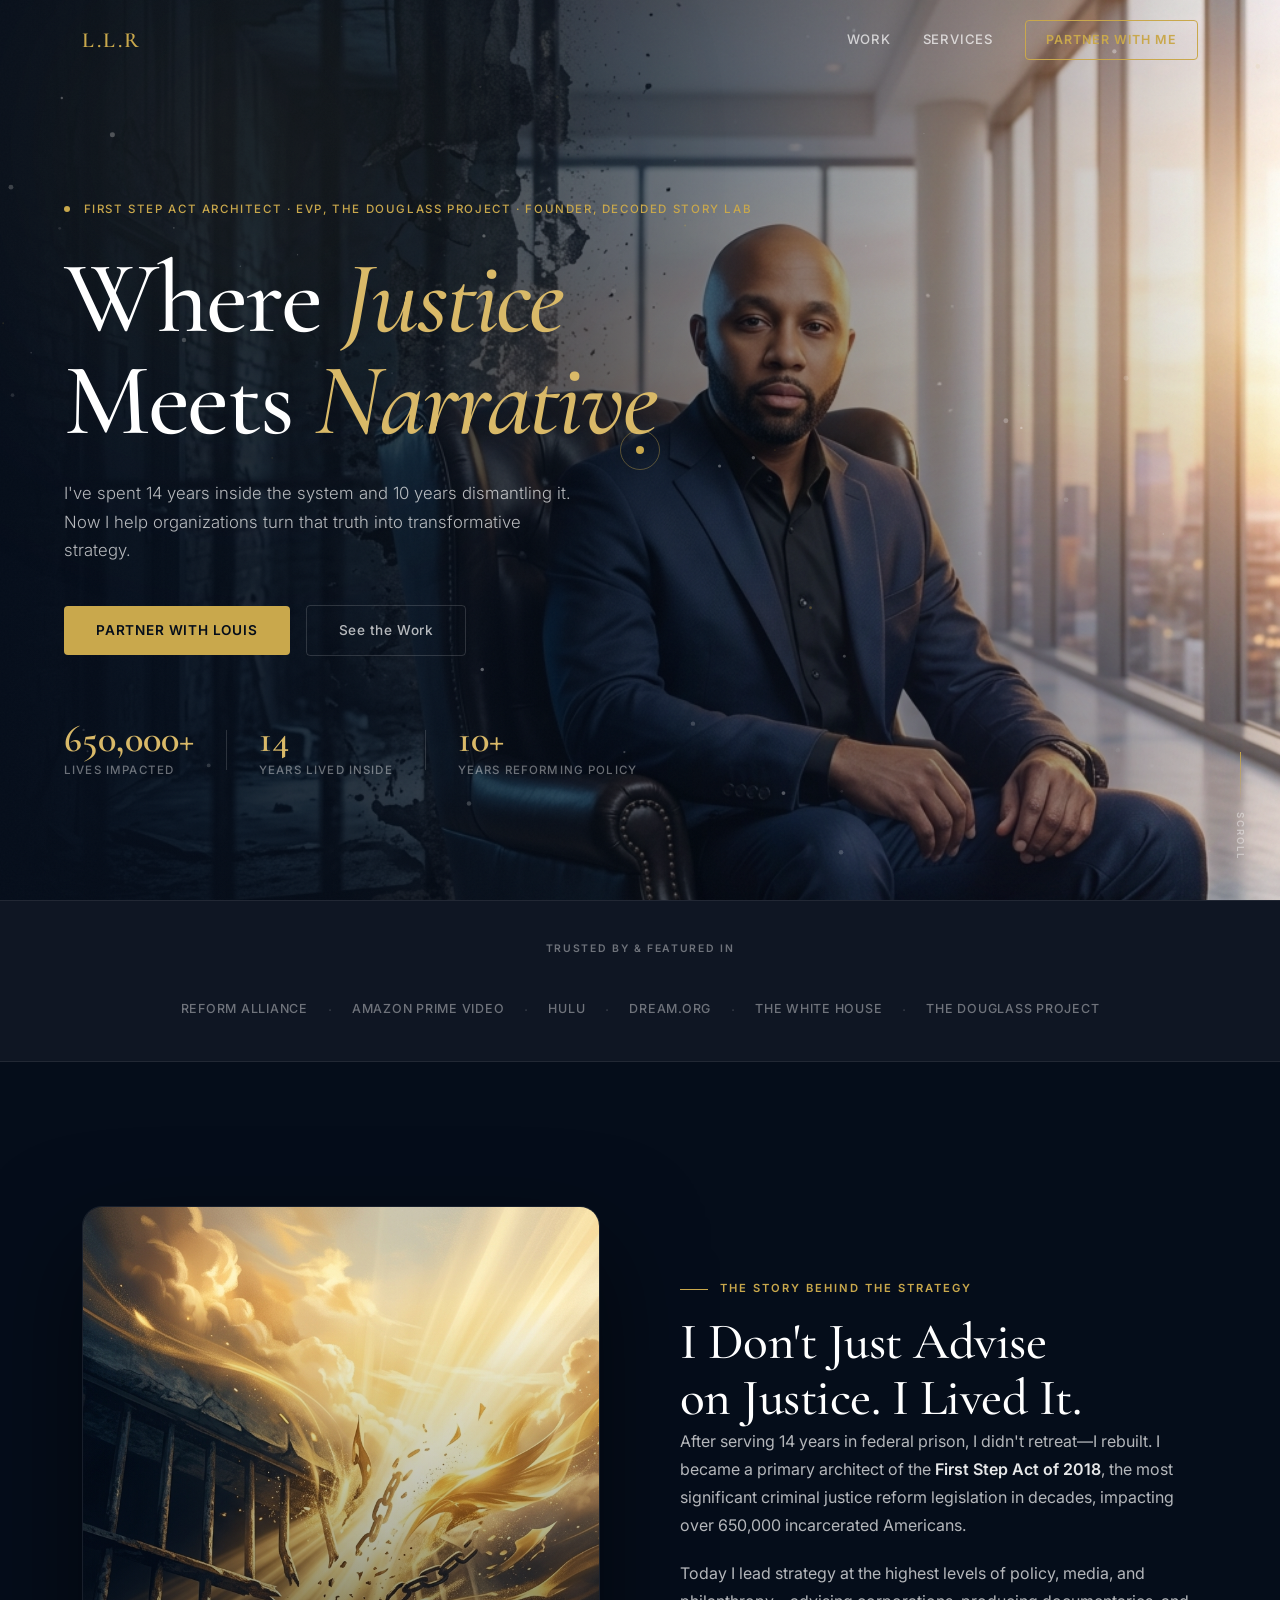
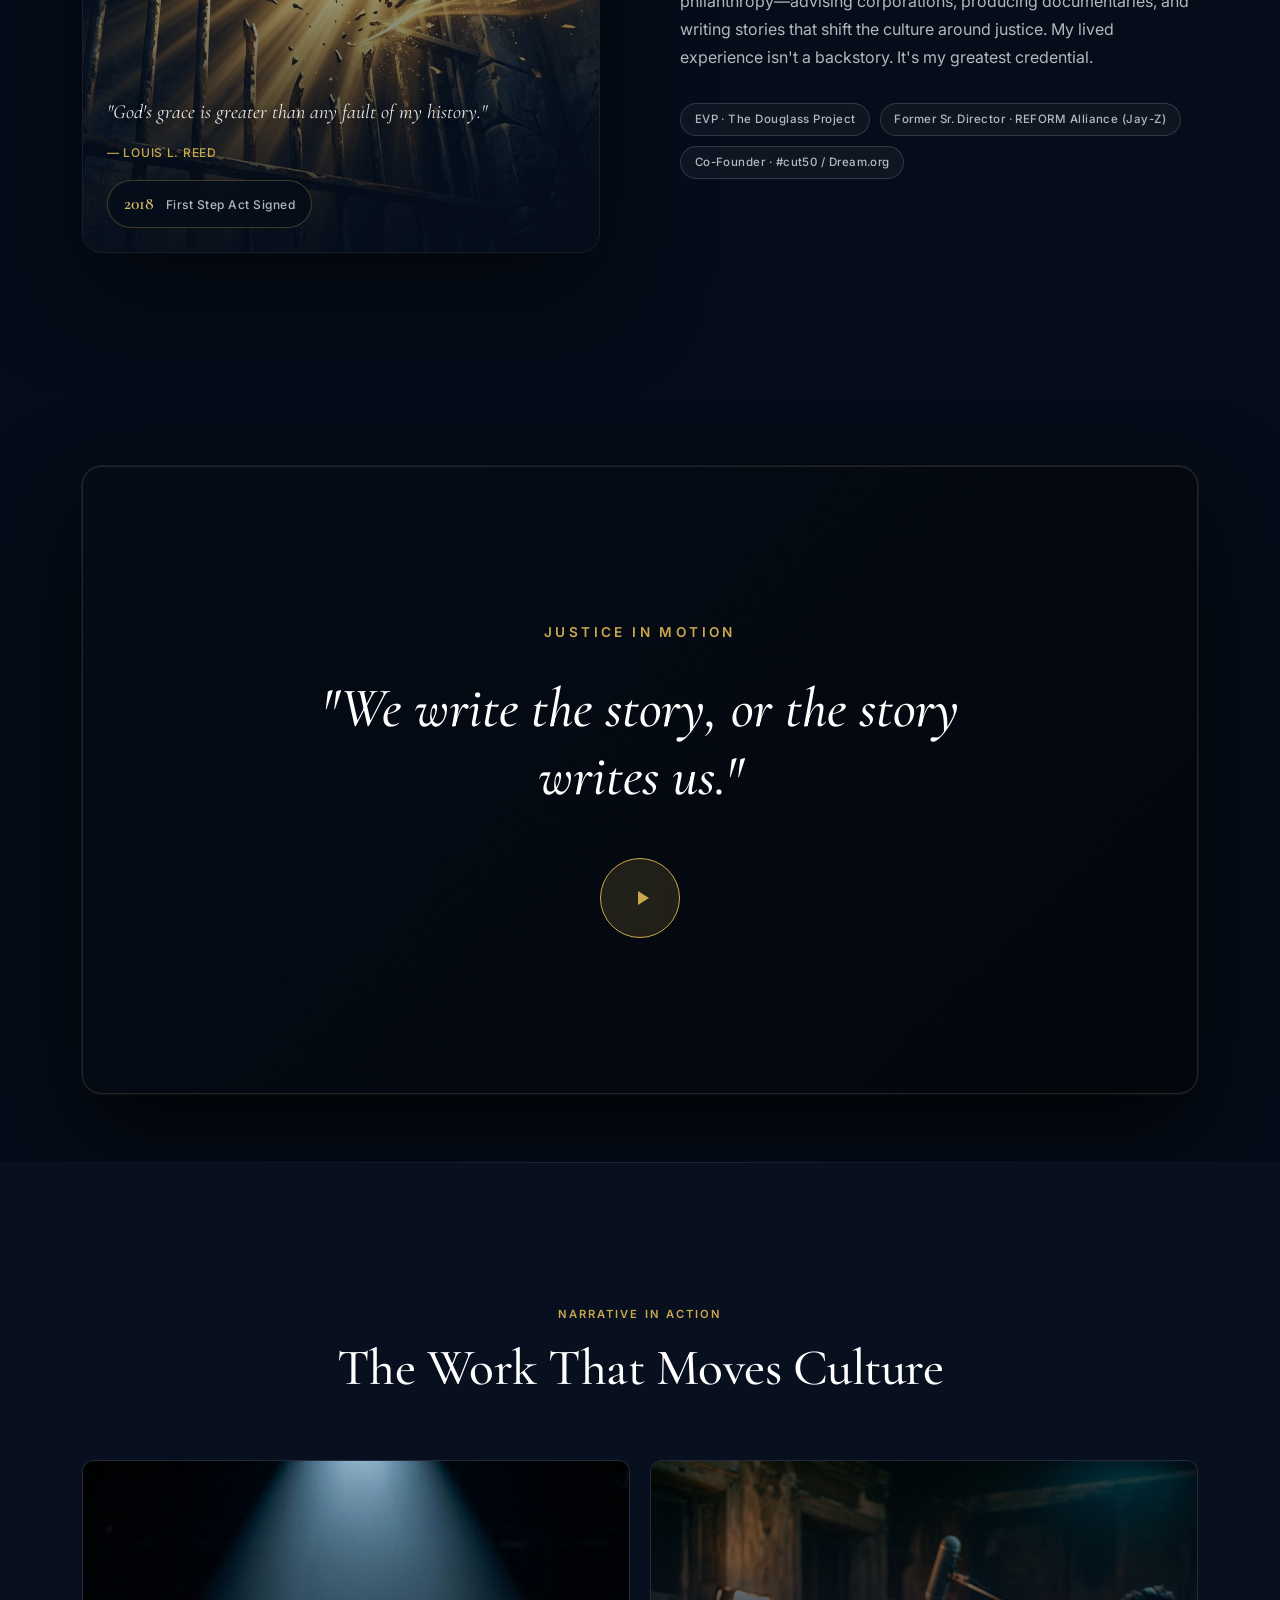
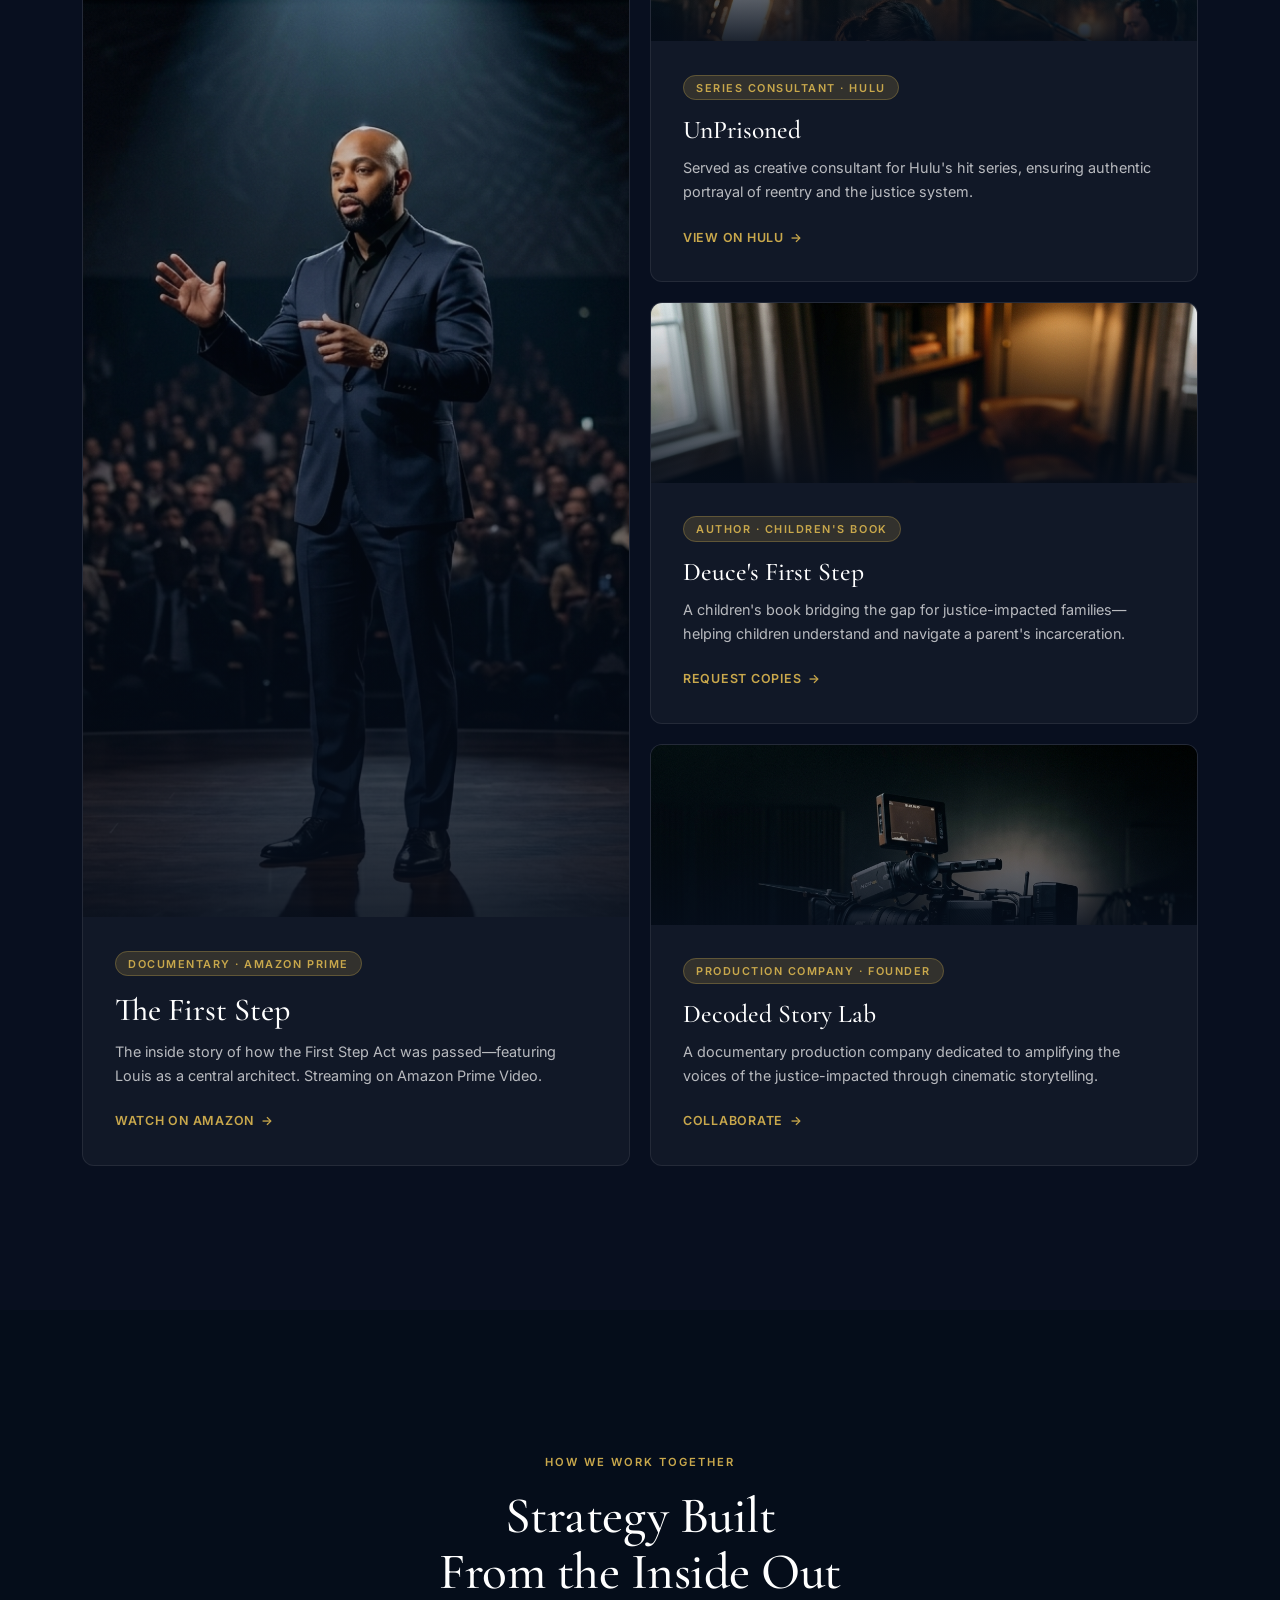
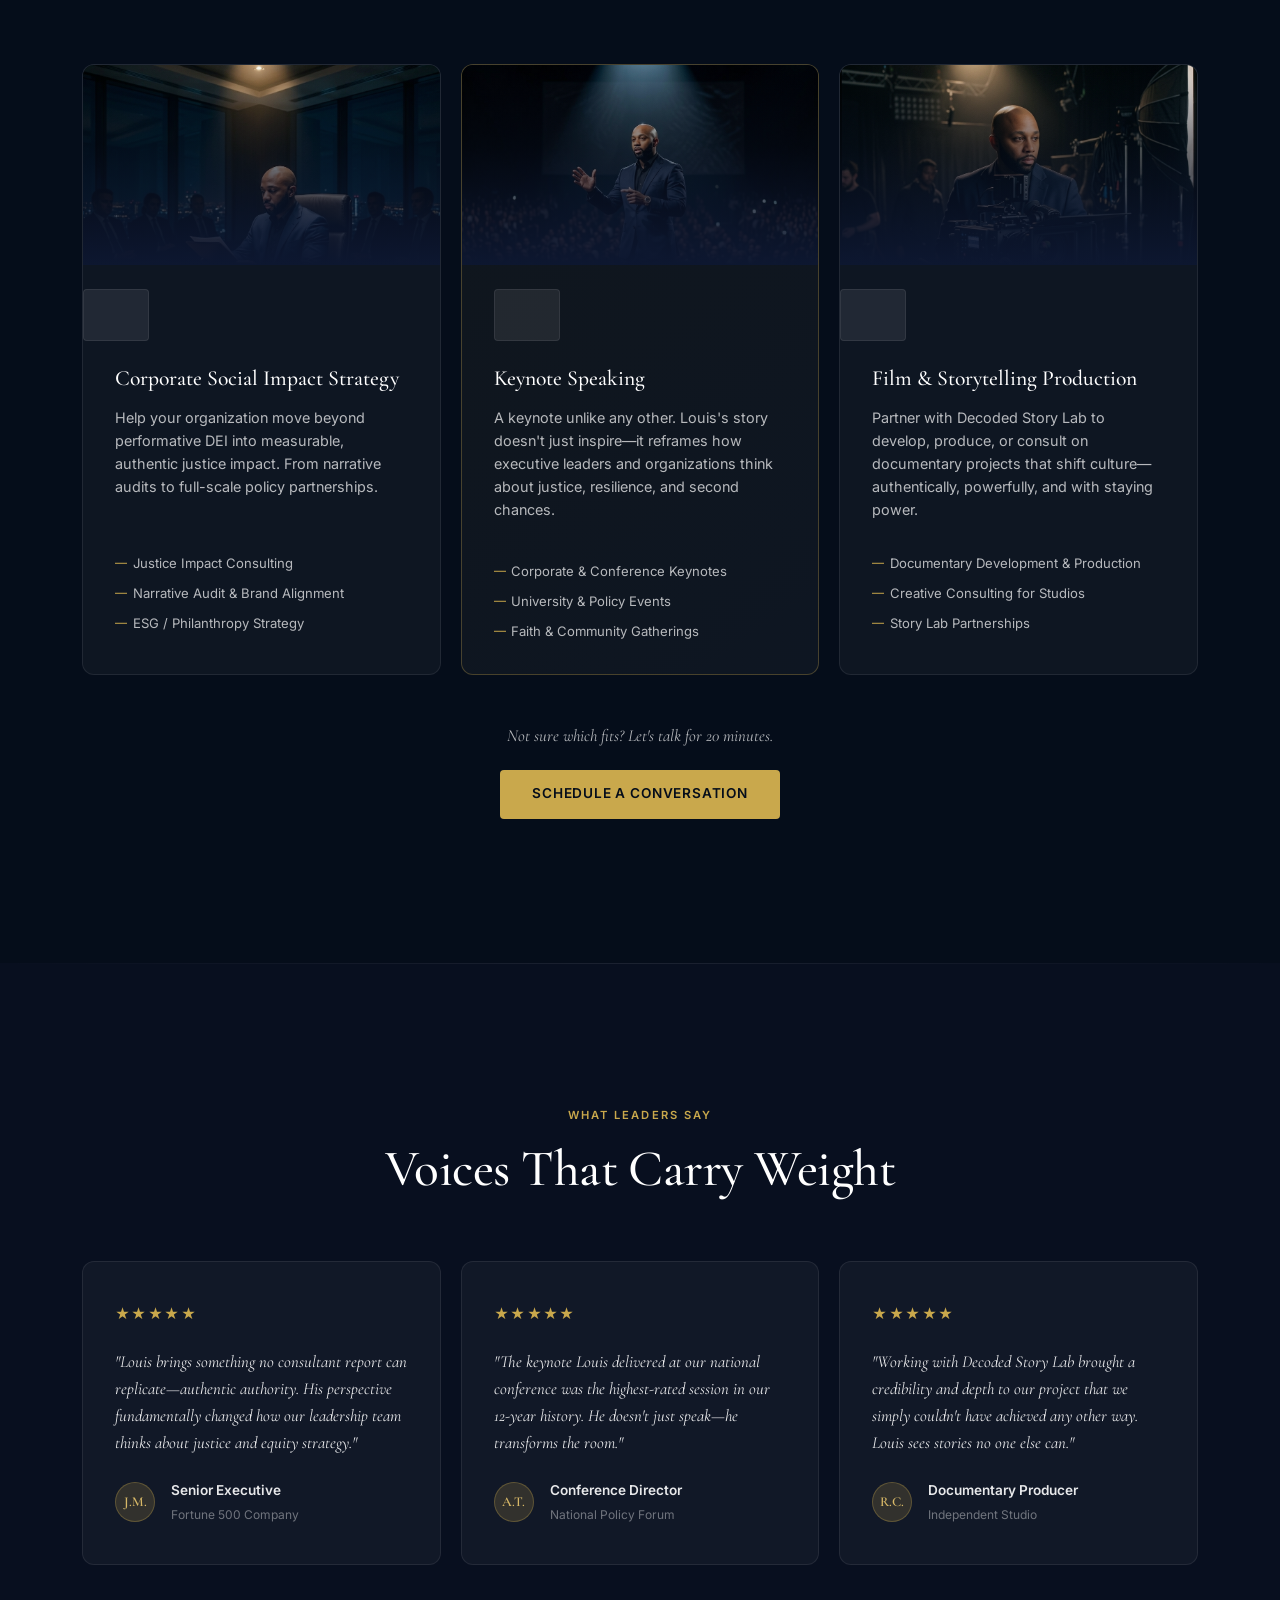
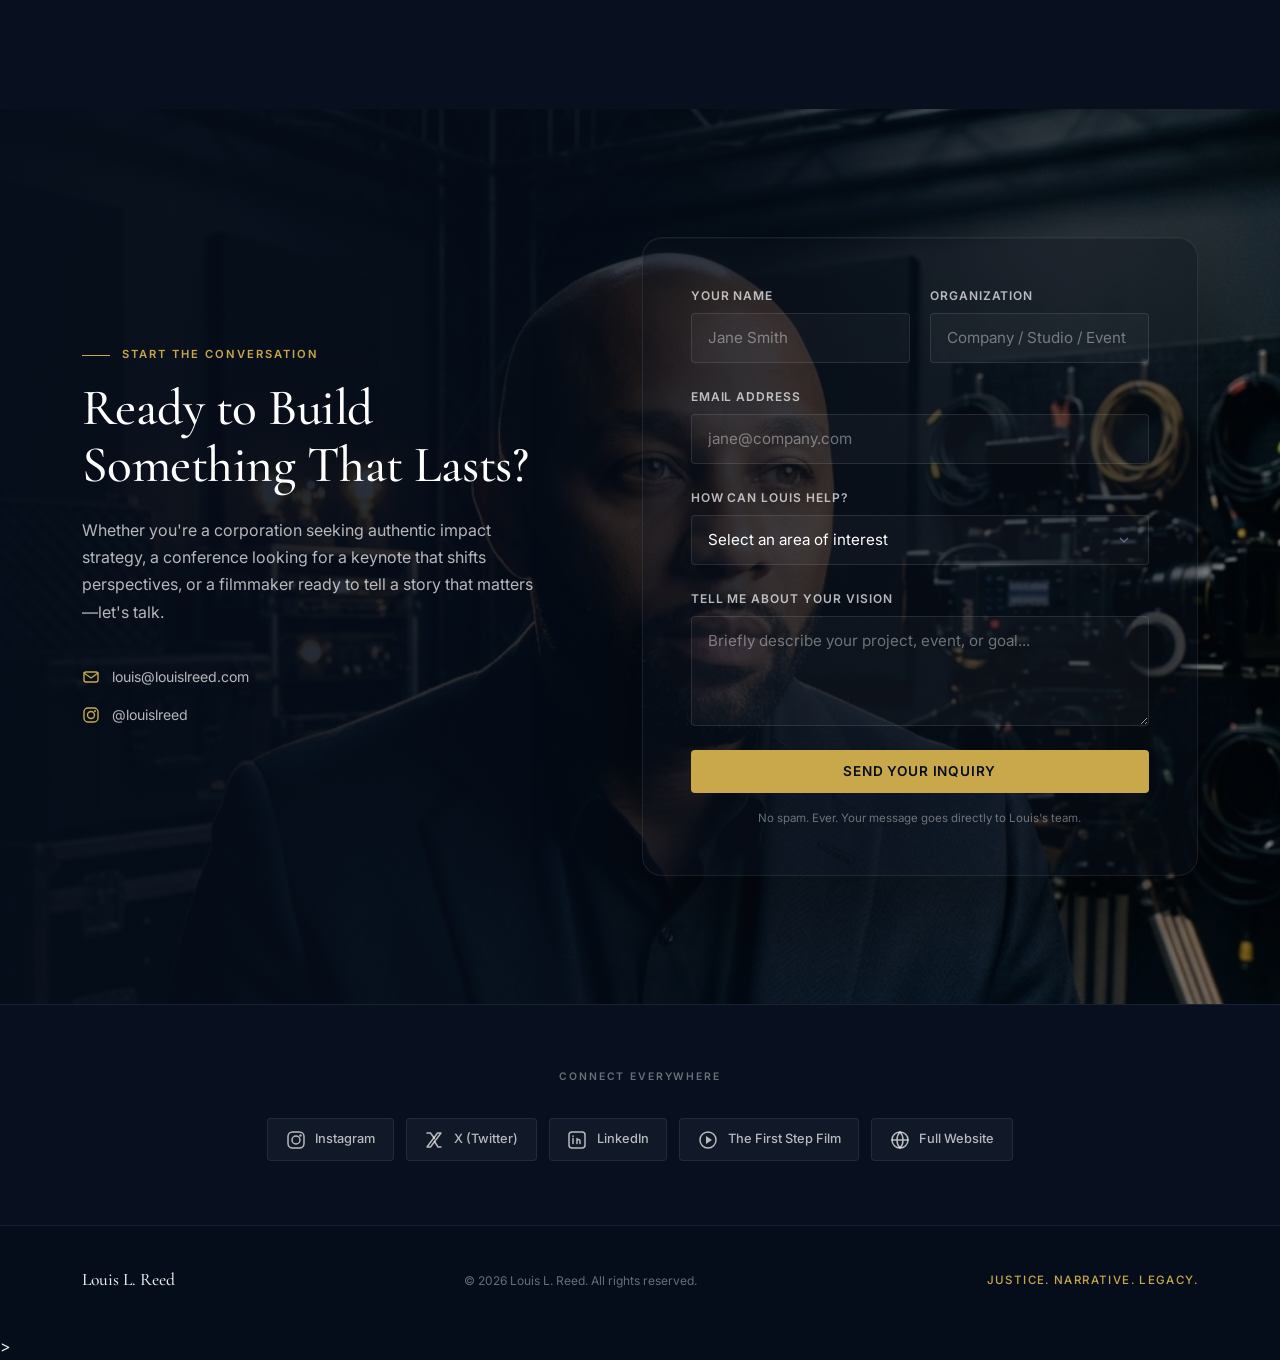
==== index.html @ ff765462 "changes done" ====
<!doctype html>
<html lang="en">
  <head>
    <meta charset="UTF-8" />
    <meta name="viewport" content="width=device-width, initial-scale=1.0" />
    <meta
      name="description"
      content="Louis L. Reed — Social Impact Strategist, Film Producer & Policy Architect. Primary architect of the First Step Act. Founder of Decoded Story Lab. Partner with Louis to shape narrative, policy, and legacy."
    />
    <meta
      property="og:title"
      content="Louis L. Reed | Social Impact Strategist & Film Producer"
    />
    <meta
      property="og:description"
      content="14 years lived. 650,000 lives changed. Partner with the architect of the First Step Act."
    />
    <meta property="og:type" content="website" />
    <title>Louis L. Reed | Social Impact Strategist & Film Producer</title>
    <link rel="preconnect" href="https://fonts.googleapis.com" />
    <link rel="preconnect" href="https://fonts.gstatic.com" crossorigin />
    <link
      href="https://fonts.googleapis.com/css2?family=Cormorant+Garamond:ital,wght@0,300;0,400;0,500;0,600;0,700;1,300;1,400&family=Inter:wght@300;400;500;600&display=swap"
      rel="stylesheet"
    />
    <link rel="stylesheet" href="style.css" />
  </head>
  <body>
    <!-- CUSTOM CURSOR -->
    <div id="cursor-dot" aria-hidden="true"></div>
    <div id="cursor-glow" aria-hidden="true"></div>

    <!-- SCROLL PROGRESS -->
    <div id="scroll-progress" aria-hidden="true"></div>

    <!-- NAV -->
    <nav id="navbar" role="navigation" aria-label="Main navigation">
      <div class="nav-inner">
        <a href="#hero" class="nav-logo" aria-label="Louis L. Reed home"
          >L.L.R</a
        >
        <div class="nav-links">
          <a href="#work" class="nav-link">Work</a>
          <a href="#services" class="nav-link">Services</a>
          <a href="#contact" class="nav-cta" id="nav-cta-btn"
            >Partner With Me</a
          >
        </div>
        <button
          class="nav-hamburger"
          id="nav-hamburger"
          aria-label="Open menu"
          aria-expanded="false"
        >
          <span></span><span></span>
        </button>
      </div>
    </nav>

    <!-- MOBILE MENU -->
    <div class="mobile-menu" id="mobile-menu" aria-hidden="true">
      <a href="#work" class="mobile-link">Work</a>
      <a href="#services" class="mobile-link">Services</a>
      <a href="#contact" class="mobile-link mobile-link-cta">Partner With Me</a>
    </div>

    <!-- HERO -->
    <section id="hero" class="hero" aria-label="Hero section">
      <div class="hero-bg">
        <img src="img-hero-background.png" class="hero-bg-img" alt="Louis Reed sitting in a visionary setting" />
        <div class="hero-bg-overlay"></div>
        <div class="hero-grain"></div>
        <canvas id="particle-canvas" aria-hidden="true"></canvas>
        <div class="hero-glow hero-glow-1"></div>
        <div class="hero-glow hero-glow-2"></div>
      </div>
      <div class="hero-layout">
        <!-- Left: Text -->
        <div class="hero-content">
          <p class="hero-eyebrow reveal-up" aria-label="Credentials">
            <span class="eyebrow-dot"></span>
            <span>First Step Act Architect · EVP, The Douglass Project · Founder,
            Decoded Story Lab</span>
          </p>
          <h1 class="hero-headline reveal-up delay-1">
            Where <em>Justice</em><br />
            Meets <em>Narrative</em>
          </h1>
          <p class="hero-sub reveal-up delay-2">
            I've spent 14 years inside the system and 10 years dismantling
            it.<br />
            Now I help organizations turn that truth into transformative
            strategy.
          </p>
          <div class="hero-actions reveal-up delay-3">
            <span class="magnetic-wrap"
              ><a href="#contact" class="btn-primary" id="hero-cta-btn"
                >Partner With Louis</a
              ></span
            >
            <span class="magnetic-wrap"
              ><a href="#work" class="btn-ghost" id="hero-work-btn"
                >See the Work</a
              ></span
            >
          </div>
          <div class="hero-stat-strip reveal-up delay-4">
            <div class="stat-item">
              <span class="stat-number" data-count="650000">0</span>
              <span class="stat-label">Lives Impacted</span>
            </div>
            <div class="stat-divider"></div>
            <div class="stat-item">
              <span class="stat-number">14</span>
              <span class="stat-label">Years Lived Inside</span>
            </div>
            <div class="stat-divider"></div>
            <div class="stat-item">
              <span class="stat-number">10+</span>
              <span class="stat-label">Years Reforming Policy</span>
            </div>
          </div>
        </div>

      </div>
      <div class="hero-scroll-hint" aria-hidden="true">
        <div class="scroll-line"></div>
        <span>Scroll</span>
      </div>
    </section>

    <!-- AUTHORITY STRIP -->
    <section class="authority-strip" aria-label="Featured in and partners">
      <div class="container">
        <p class="authority-label">Trusted By & Featured In</p>
        <div class="authority-logos">
          <span class="authority-logo">REFORM Alliance</span>
          <span class="authority-sep">·</span>
          <span class="authority-logo">Amazon Prime Video</span>
          <span class="authority-sep">·</span>
          <span class="authority-logo">Hulu</span>
          <span class="authority-sep">·</span>
          <span class="authority-logo">Dream.org</span>
          <span class="authority-sep">·</span>
          <span class="authority-logo">The White House</span>
          <span class="authority-sep">·</span>
          <span class="authority-logo">The Douglass Project</span>
        </div>
      </div>
    </section>

    <!-- ABOUT / STORY -->
    <section id="about" class="about-section" aria-label="Louis's story">
      <div class="container about-grid">
        <!-- Left: Visual -->
        <div class="about-visual reveal-left">
          <div class="about-img-wrap">
            <img
              src="img-justice.png"
              alt="Breaking free — the story of justice reform"
              class="about-img"
            />
            <div class="about-img-overlay"></div>
            <div class="about-quote-card">
              <p class="about-pull-quote">
                "God's grace is greater than any fault of my history."
              </p>
              <span class="about-quote-attr">— Louis L. Reed</span>
            </div>
            <div class="about-badge">
              <span class="badge-year">2018</span>
              <span class="badge-text">First Step Act Signed</span>
            </div>
          </div>
        </div>
        <!-- Right: Text -->
        <div class="about-text reveal-right">
          <p class="section-eyebrow">The Story Behind the Strategy</p>
          <h2 class="section-headline">
            I Don't Just Advise<br />on Justice. I Lived It.
          </h2>
          <p class="about-body">
            After serving 14 years in federal prison, I didn't retreat—I
            rebuilt. I became a primary architect of the
            <strong>First Step Act of 2018</strong>, the most significant
            criminal justice reform legislation in decades, impacting over
            650,000 incarcerated Americans.
          </p>
          <p class="about-body">
            Today I lead strategy at the highest levels of policy, media, and
            philanthropy—advising corporations, producing documentaries, and
            writing stories that shift the culture around justice. My lived
            experience isn't a backstory. It's my greatest credential.
          </p>
          <div class="about-roles">
            <div class="role-chip">EVP · The Douglass Project</div>
            <div class="role-chip">
              Former Sr. Director · REFORM Alliance (Jay-Z)
            </div>
            <div class="role-chip">Co-Founder · #cut50 / Dream.org</div>
          </div>
        </div>
      </div>
    </section>

    <!-- STORY IN MOTION -->
    <section id="story" class="story-section" aria-label="Story in Motion">
      <div class="container">
        <div class="story-video-container">
          <div class="story-video-overlay" id="story-overlay">
            <h2 class="story-video-title">Justice in Motion</h2>
            <p class="story-video-quote">
              "We write the story, or the story writes us."
            </p>
            <button
              class="story-play-btn"
              id="play-story-btn"
              aria-label="Play Video"
            >
              <svg width="24" height="24" viewBox="0 0 24 24" fill="none">
                <path d="M8 5v14l11-7z" fill="currentColor" />
              </svg>
            </button>
          </div>
          <div id="story-video-player" class="story-video-player"></div>
          <div class="story-grain"></div>
        </div>
      </div>
    </section>

    <!-- WORK / PORTFOLIO -->
    <section
      id="work"
      class="work-section"
      aria-label="Portfolio and notable work"
    >
      <div class="container">
        <div class="section-header">
          <p class="section-eyebrow">Narrative in Action</p>
          <h2 class="section-headline">The Work That Moves Culture</h2>
        </div>
        <div class="work-grid">
          <!-- Featured: The First Step -->
          <div
            class="work-card work-card-featured reveal-up"
            id="work-first-step"
            data-hover-fx
          >
            <div class="work-card-img-wrap">
              <img
                src="img-speaking.png"
                alt="Louis L. Reed speaking — The First Step documentary"
                class="work-card-img"
              />
              <div class="work-card-img-overlay"></div>
            </div>
            <div class="work-card-inner">
              <div class="work-label">
                <span class="work-type">Documentary · Amazon Prime</span>
              </div>
              <div class="work-info">
                <h3 class="work-title">The First Step</h3>
                <p class="work-desc">
                  The inside story of how the First Step Act was
                  passed—featuring Louis as a central architect. Streaming on
                  Amazon Prime Video.
                </p>
                <a
                  href="https://www.amazon.com/First-Step/dp/B08CPCQLXG"
                  target="_blank"
                  rel="noopener noreferrer"
                  class="work-link"
                  id="work-amazon-link"
                  >Watch on Amazon <span aria-hidden="true">→</span></a
                >
              </div>
            </div>
          </div>

          <!-- Right column: 3 smaller cards -->
          <div class="work-side-grid">
            <div
              class="work-card reveal-up delay-1"
              id="work-unprisoned"
              data-hover-fx
            >
              <div class="work-card-img-wrap work-card-img-wrap--sm">
                <img
                  src="img-film.png"
                  alt="Film production — UnPrisoned consulting"
                  class="work-card-img"
                />
                <div class="work-card-img-overlay"></div>
              </div>
              <div class="work-card-inner">
                <div class="work-label">
                  <span class="work-type">Series Consultant · Hulu</span>
                </div>
                <div class="work-info">
                  <h3 class="work-title">UnPrisoned</h3>
                  <p class="work-desc">
                    Served as creative consultant for Hulu's hit series,
                    ensuring authentic portrayal of reentry and the justice
                    system.
                  </p>
                  <a
                    href="https://www.hulu.com/series/unprisoned"
                    target="_blank"
                    rel="noopener noreferrer"
                    class="work-link"
                    id="work-hulu-link"
                    >View on Hulu <span aria-hidden="true">→</span></a
                  >
                </div>
              </div>
            </div>

            <div class="work-card reveal-up delay-2" id="work-book" data-hover-fx>
              <div class="work-card-img-wrap work-card-img-wrap--sm">
                <img
                  src="img-book.png"
                  alt="Deuce's First Step children's book"
                  class="work-card-img"
                />
                <div class="work-card-img-overlay"></div>
              </div>
              <div class="work-card-inner">
                <div class="work-label">
                  <span class="work-type">Author · Children's Book</span>
                </div>
                <div class="work-info">
                  <h3 class="work-title">Deuce's First Step</h3>
                  <p class="work-desc">
                    A children's book bridging the gap for justice-impacted
                    families—helping children understand and navigate a parent's
                    incarceration.
                  </p>
                  <a href="#contact" class="work-link" id="work-book-link"
                    >Request Copies <span aria-hidden="true">→</span></a
                  >
                </div>
              </div>
            </div>

            <div
              class="work-card reveal-up delay-3"
              id="work-decoded"
              data-hover-fx
            >
              <div class="work-card-img-wrap work-card-img-wrap--sm">
                <img
                  src="img-decoded.png"
                  alt="Decoded Story Lab documentary setup"
                  class="work-card-img"
                />
                <div class="work-card-img-overlay"></div>
              </div>
              <div class="work-card-inner">
                <div class="work-label">
                  <span class="work-type">Production Company · Founder</span>
                </div>
                <div class="work-info">
                  <h3 class="work-title">Decoded Story Lab</h3>
                  <p class="work-desc">
                    A documentary production company dedicated to amplifying the
                    voices of the justice-impacted through cinematic
                    storytelling.
                  </p>
                  <a href="#contact" class="work-link" id="work-decoded-link"
                    >Collaborate <span aria-hidden="true">→</span></a
                  >
                </div>
              </div>
            </div>
          </div>
        </div>
      </div>
    </section>

    <!-- SERVICES -->
    <section
      id="services"
      class="services-section"
      aria-label="Services offered"
    >
      <div class="container">
        <div class="section-header">
          <p class="section-eyebrow">How We Work Together</p>
          <h2 class="section-headline">
            Strategy Built<br />From the Inside Out
          </h2>
        </div>
        <div class="services-grid">
          <div class="service-card reveal-up" id="service-consulting" data-hover-fx>
            <div class="service-img-wrap">
              <img
                src="img-strategy.png"
                alt="Corporate Social Impact Strategy"
                class="service-img"
              />
              <div class="service-img-overlay"></div>
            </div>
            <div class="service-icon" aria-hidden="true">
              <svg width="28" height="28" viewBox="0 0 28 28" fill="none">
                <path
                  d="M14 4L4 9l10 5 10-5-10-5zM4 19l10 5 10-5M4 14l10 5 10-5"
                  stroke="currentColor"
                  stroke-width="1.5"
                  stroke-linecap="round"
                  stroke-linejoin="round"
                />
              </svg>
            </div>
            <h3 class="service-title">Corporate Social Impact Strategy</h3>
            <p class="service-desc">
              Help your organization move beyond performative DEI into
              measurable, authentic justice impact. From narrative audits to
              full-scale policy partnerships.
            </p>
            <ul class="service-list">
              <li>Justice Impact Consulting</li>
              <li>Narrative Audit & Brand Alignment</li>
              <li>ESG / Philanthropy Strategy</li>
            </ul>
          </div>
          <div
            class="service-card service-card-featured reveal-up delay-1"
            id="service-speaking"
            data-hover-fx
          >
            <div class="service-badge-featured">Most Requested</div>
            <div class="service-img-wrap">
              <img
                src="img-speaking.png"
                alt="Louis L. Reed keynote speaking"
                class="service-img"
              />
              <div class="service-img-overlay"></div>
            </div>
            <div class="service-icon" aria-hidden="true">
              <svg width="28" height="28" viewBox="0 0 28 28" fill="none">
                <circle
                  cx="14"
                  cy="10"
                  r="4"
                  stroke="currentColor"
                  stroke-width="1.5"
                />
                <path
                  d="M6 24c0-4.418 3.582-8 8-8s8 3.582 8 8"
                  stroke="currentColor"
                  stroke-width="1.5"
                  stroke-linecap="round"
                />
                <path
                  d="M20 6l2-2M22 10h2M20 14l2 2"
                  stroke="currentColor"
                  stroke-width="1.5"
                  stroke-linecap="round"
                />
              </svg>
            </div>
            <h3 class="service-title">Keynote Speaking</h3>
            <p class="service-desc">
              A keynote unlike any other. Louis's story doesn't just inspire—it
              reframes how executive leaders and organizations think about
              justice, resilience, and second chances.
            </p>
            <ul class="service-list">
              <li>Corporate & Conference Keynotes</li>
              <li>University & Policy Events</li>
              <li>Faith & Community Gatherings</li>
            </ul>
          </div>
          <div class="service-card reveal-up delay-2" id="service-film" data-hover-fx>
            <div class="service-img-wrap">
              <img
                src="img-film-service.png"
                alt="Louis Reed on film set"
                class="service-img"
              />
              <div class="service-img-overlay"></div>
            </div>
            <div class="service-icon" aria-hidden="true">
              <svg width="28" height="28" viewBox="0 0 28 28" fill="none">
                <rect
                  x="3"
                  y="6"
                  width="22"
                  height="16"
                  rx="2"
                  stroke="currentColor"
                  stroke-width="1.5"
                />
                <path
                  d="M9 6V22M19 6v16M3 12h22M3 16h22"
                  stroke="currentColor"
                  stroke-width="1.5"
                />
              </svg>
            </div>
            <h3 class="service-title">Film & Storytelling Production</h3>
            <p class="service-desc">
              Partner with Decoded Story Lab to develop, produce, or consult on
              documentary projects that shift culture—authentically, powerfully,
              and with staying power.
            </p>
            <ul class="service-list">
              <li>Documentary Development & Production</li>
              <li>Creative Consulting for Studios</li>
              <li>Story Lab Partnerships</li>
            </ul>
          </div>
        </div>
        <div class="services-cta-wrap reveal-up">
          <p class="services-cta-line">
            Not sure which fits? Let's talk for 20 minutes.
          </p>
          <span class="magnetic-wrap"
            ><a href="#contact" class="btn-primary" id="services-cta-btn"
              >Schedule a Conversation</a
            ></span
          >
        </div>
      </div>
    </section>

    <!-- TESTIMONIALS / SOCIAL PROOF -->
    <section class="proof-section" aria-label="Testimonials and social proof">
      <div class="container">
        <div class="section-header">
          <p class="section-eyebrow">What Leaders Say</p>
          <h2 class="section-headline">Voices That Carry Weight</h2>
        </div>
        <div class="proof-grid">
          <div class="proof-card reveal-up" id="proof-1">
            <div class="proof-stars" aria-label="Five stars">★★★★★</div>
            <blockquote class="proof-quote">
              "Louis brings something no consultant report can
              replicate—authentic authority. His perspective fundamentally
              changed how our leadership team thinks about justice and equity
              strategy."
            </blockquote>
            <div class="proof-attr">
              <div class="proof-initials">J.M.</div>
              <div>
                <p class="proof-name">Senior Executive</p>
                <p class="proof-org">Fortune 500 Company</p>
              </div>
            </div>
          </div>
          <div class="proof-card reveal-up delay-1" id="proof-2">
            <div class="proof-stars" aria-label="Five stars">★★★★★</div>
            <blockquote class="proof-quote">
              "The keynote Louis delivered at our national conference was the
              highest-rated session in our 12-year history. He doesn't just
              speak—he transforms the room."
            </blockquote>
            <div class="proof-attr">
              <div class="proof-initials">A.T.</div>
              <div>
                <p class="proof-name">Conference Director</p>
                <p class="proof-org">National Policy Forum</p>
              </div>
            </div>
          </div>
          <div class="proof-card reveal-up delay-2" id="proof-3">
            <div class="proof-stars" aria-label="Five stars">★★★★★</div>
            <blockquote class="proof-quote">
              "Working with Decoded Story Lab brought a credibility and depth to
              our project that we simply couldn't have achieved any other way.
              Louis sees stories no one else can."
            </blockquote>
            <div class="proof-attr">
              <div class="proof-initials">R.C.</div>
              <div>
                <p class="proof-name">Documentary Producer</p>
                <p class="proof-org">Independent Studio</p>
              </div>
            </div>
          </div>
        </div>
      </div>
    </section>

    <!-- LEAD CAPTURE / CONTACT -->
    <section
      id="contact"
      class="contact-section"
      aria-label="Contact and partnership inquiry"
    >
      <div class="contact-bg">
        <img src="img-portrait-studio.png" class="contact-bg-img" alt="Louis Reed looking thoughtfully in a studio" />
        <div class="contact-bg-overlay"></div>
      </div>
      <div class="container contact-inner">
        <div class="contact-text reveal-left">
          <p class="section-eyebrow">Start the Conversation</p>
          <h2 class="section-headline">
            Ready to Build<br />Something That Lasts?
          </h2>
          <p class="contact-sub">
            Whether you're a corporation seeking authentic impact strategy, a
            conference looking for a keynote that shifts perspectives, or a
            filmmaker ready to tell a story that matters—let's talk.
          </p>
          <div class="contact-methods">
            <a
              href="mailto:louis@louislreed.com"
              class="contact-method"
              id="contact-email-link"
              aria-label="Send email to Louis"
            >
              <span class="method-icon" aria-hidden="true">
                <svg width="18" height="18" viewBox="0 0 18 18" fill="none">
                  <rect
                    x="2"
                    y="4"
                    width="14"
                    height="10"
                    rx="2"
                    stroke="currentColor"
                    stroke-width="1.4"
                  />
                  <path
                    d="m2 5 7 5 7-5"
                    stroke="currentColor"
                    stroke-width="1.4"
                    stroke-linecap="round"
                  />
                </svg>
              </span>
              louis@louislreed.com
            </a>
            <a
              href="https://www.instagram.com/louislreed"
              target="_blank"
              rel="noopener noreferrer"
              class="contact-method"
              id="contact-ig-link"
              aria-label="Follow Louis on Instagram"
            >
              <span class="method-icon" aria-hidden="true">
                <svg width="18" height="18" viewBox="0 0 18 18" fill="none">
                  <rect
                    x="2"
                    y="2"
                    width="14"
                    height="14"
                    rx="4"
                    stroke="currentColor"
                    stroke-width="1.4"
                  />
                  <circle
                    cx="9"
                    cy="9"
                    r="3.5"
                    stroke="currentColor"
                    stroke-width="1.4"
                  />
                  <circle cx="13" cy="5" r="1" fill="currentColor" />
                </svg>
              </span>
              @louislreed
            </a>
          </div>
        </div>
        <div class="contact-form-wrap glass-card reveal-right">
          <form
            class="contact-form"
            id="contact-form"
            novalidate
            aria-label="Partnership inquiry form"
          >
            <div class="form-row">
              <div class="form-group">
                <label class="form-label" for="form-name">Your Name</label>
                <input
                  class="form-input"
                  type="text"
                  id="form-name"
                  name="name"
                  placeholder="Jane Smith"
                  required
                  autocomplete="name"
                />
              </div>
              <div class="form-group">
                <label class="form-label" for="form-org">Organization</label>
                <input
                  class="form-input"
                  type="text"
                  id="form-org"
                  name="organization"
                  placeholder="Company / Studio / Event"
                  autocomplete="organization"
                />
              </div>
            </div>
            <div class="form-group">
              <label class="form-label" for="form-email">Email Address</label>
              <input
                class="form-input"
                type="email"
                id="form-email"
                name="email"
                placeholder="jane@company.com"
                required
                autocomplete="email"
              />
            </div>
            <div class="form-group">
              <label class="form-label" for="form-type"
                >How Can Louis Help?</label
              >
              <select
                class="form-input form-select"
                id="form-type"
                name="inquiry_type"
                required
              >
                <option value="" disabled selected>
                  Select an area of interest
                </option>
                <option value="consulting">
                  Corporate Social Impact Consulting
                </option>
                <option value="speaking">Keynote Speaking</option>
                <option value="film">Film & Documentary Partnership</option>
                <option value="book">Deuce's First Step — Bulk Order</option>
                <option value="other">Other / General Inquiry</option>
              </select>
            </div>
            <div class="form-group">
              <label class="form-label" for="form-message"
                >Tell Me About Your Vision</label
              >
              <textarea
                class="form-input form-textarea"
                id="form-message"
                name="message"
                placeholder="Briefly describe your project, event, or goal..."
                rows="4"
                required
              ></textarea>
            </div>
            <span class="magnetic-wrap btn-full-wrap"
              ><button
                type="submit"
                class="btn-primary btn-full"
                id="form-submit-btn"
              >
                Send Your Inquiry
              </button></span
            >
            <p class="form-privacy">
              No spam. Ever. Your message goes directly to Louis's team.
            </p>
          </form>
          <div class="form-success" id="form-success" aria-live="polite" hidden>
            <div class="success-icon" aria-hidden="true">✓</div>
            <h3>Message Received</h3>
            <p>
              Thank you for reaching out. Louis's team will be in touch within
              48 hours.
            </p>
          </div>
        </div>
      </div>
    </section>

    <!-- LINKS STRIP -->
    <section class="links-strip" aria-label="Essential links">
      <div class="container">
        <p class="links-label">Connect Everywhere</p>
        <div class="links-row">
          <a
            href="https://www.instagram.com/louislreed"
            target="_blank"
            rel="noopener noreferrer"
            class="icon-link"
            id="link-instagram"
            aria-label="Instagram"
          >
            <svg width="20" height="20" viewBox="0 0 20 20" fill="none">
              <rect
                x="2"
                y="2"
                width="16"
                height="16"
                rx="4.5"
                stroke="currentColor"
                stroke-width="1.5"
              />
              <circle
                cx="10"
                cy="10"
                r="4"
                stroke="currentColor"
                stroke-width="1.5"
              />
              <circle cx="14.5" cy="5.5" r="1.2" fill="currentColor" />
            </svg>
            Instagram
          </a>
          <a
            href="https://www.twitter.com/louislreed"
            target="_blank"
            rel="noopener noreferrer"
            class="icon-link"
            id="link-twitter"
            aria-label="X / Twitter"
          >
            <svg width="20" height="20" viewBox="0 0 20 20" fill="none">
              <path
                d="M17 3H13.5L3 17h3.5L17 3z"
                stroke="currentColor"
                stroke-width="1.5"
                stroke-linejoin="round"
              />
              <path
                d="M3 3h3.5l4 5.5M10.5 11.5L14 17H17"
                stroke="currentColor"
                stroke-width="1.5"
                stroke-linecap="round"
              />
            </svg>
            X (Twitter)
          </a>
          <a
            href="https://www.linkedin.com/in/louislreed"
            target="_blank"
            rel="noopener noreferrer"
            class="icon-link"
            id="link-linkedin"
            aria-label="LinkedIn"
          >
            <svg width="20" height="20" viewBox="0 0 20 20" fill="none">
              <rect
                x="2"
                y="2"
                width="16"
                height="16"
                rx="3"
                stroke="currentColor"
                stroke-width="1.5"
              />
              <path
                d="M6 8.5v5M6 6v.5M10 13.5V11a1.5 1.5 0 0 1 3 0v2.5M10 8.5v5"
                stroke="currentColor"
                stroke-width="1.5"
                stroke-linecap="round"
              />
            </svg>
            LinkedIn
          </a>
          <a
            href="https://www.amazon.com/First-Step/dp/B08CPCQLXG"
            target="_blank"
            rel="noopener noreferrer"
            class="icon-link"
            id="link-amazon"
            aria-label="Watch The First Step on Amazon"
          >
            <svg width="20" height="20" viewBox="0 0 20 20" fill="none">
              <circle
                cx="10"
                cy="10"
                r="8"
                stroke="currentColor"
                stroke-width="1.5"
              />
              <polygon points="8,6 14,10 8,14" fill="currentColor" />
            </svg>
            The First Step Film
          </a>
          <a
            href="https://louislreed.com"
            target="_blank"
            rel="noopener noreferrer"
            class="icon-link"
            id="link-website"
            aria-label="Full website"
          >
            <svg width="20" height="20" viewBox="0 0 20 20" fill="none">
              <circle
                cx="10"
                cy="10"
                r="8"
                stroke="currentColor"
                stroke-width="1.5"
              />
              <path
                d="M10 2c-2 2-3 4-3 8s1 6 3 8M10 2c2 2 3 4 3 8s-1 6-3 8M2 10h16"
                stroke="currentColor"
                stroke-width="1.5"
                stroke-linecap="round"
              />
            </svg>
            Full Website
          </a>
        </div>
      </div>
    </section>

    <!-- FOOTER -->
    <footer class="footer" aria-label="Footer">
      <div class="container footer-inner">
        <p class="footer-logo">Louis L. Reed</p>
        <p class="footer-copy">© 2026 Louis L. Reed. All rights reserved.</p>
        <p class="footer-tagline">Justice. Narrative. Legacy.</p>
      </div>
    </footer>

    <script src="main.js"></script>
      ></iframe>
    </div>
  </body>
</html>
---- style.css ----
/* =============================================
   DESIGN SYSTEM — LOUIS L. REED
   ============================================= */

:root {
  /* Colors */
  --navy-950: #050d1a;
  --navy-900: #080f1f;
  --navy-800: #0d1730;
  --navy-700: #152040;
  --gold-500: #c9a84c;
  --gold-400: #d9b968;
  --gold-300: #e8ce88;
  --gold-glow: rgba(201, 168, 76, 0.18);
  --slate-500: #5a6a85;
  --slate-400: #7a8ea8;
  --slate-200: #b8c5d8;
  --white: #ffffff;
  --white-90: rgba(255, 255, 255, 0.9);
  --white-70: rgba(255, 255, 255, 0.7);
  --white-40: rgba(255, 255, 255, 0.4);
  --white-15: rgba(255, 255, 255, 0.15);
  --white-08: rgba(255, 255, 255, 0.08);
  --white-04: rgba(255, 255, 255, 0.04);

  /* Typography */
  --font-serif: "Cormorant Garamond", Georgia, serif;
  --font-sans: "Inter", system-ui, sans-serif;

  /* Spacing */
  --space-xs: 0.5rem;
  --space-sm: 1rem;
  --space-md: 1.5rem;
  --space-lg: 2.5rem;
  --space-xl: 4rem;
  --space-2xl: 6rem;
  --space-3xl: 9rem;

  /* Layout */
  --container: 1180px;
  --radius: 4px;
  --radius-lg: 12px;
  --radius-xl: 20px;

  /* Transitions */
  --ease: cubic-bezier(0.25, 0.46, 0.45, 0.94);
  --ease-out: cubic-bezier(0.16, 1, 0.3, 1);
  --duration: 0.6s;
  --duration-fast: 0.3s;
}

/* =============================================
   RESET & BASE
   ============================================= */

*,
*::before,
*::after {
  box-sizing: border-box;
  margin: 0;
  padding: 0;
}

html {
  scroll-behavior: smooth;
  font-size: 16px;
}

body {
  font-family: var(--font-sans);
  background-color: var(--navy-950);
  color: var(--white-90);
  line-height: 1.6;
  overflow-x: hidden;
  -webkit-font-smoothing: antialiased;
  -moz-osx-font-smoothing: grayscale;
}

a {
  color: inherit;
  text-decoration: none;
}

img,
svg {
  display: block;
  max-width: 100%;
}

button {
  font-family: var(--font-sans);
  cursor: pointer;
  border: none;
  background: none;
}

ul {
  list-style: none;
}

/* =============================================
   LAYOUT UTILITIES
   ============================================= */

.container {
  width: 100%;
  max-width: var(--container);
  margin-inline: auto;
  padding-inline: 2rem;
}

/* =============================================
   TYPOGRAPHY UTILITIES
   ============================================= */

.section-eyebrow {
  font-family: var(--font-sans);
  font-size: 0.7rem;
  font-weight: 600;
  letter-spacing: 0.18em;
  text-transform: uppercase;
  color: var(--gold-500);
  margin-bottom: var(--space-sm);
  display: flex;
  align-items: center;
  gap: 0.75rem;
}

.section-eyebrow::before {
  content: "";
  display: inline-block;
  width: 28px;
  height: 1px;
  background: var(--gold-500);
  flex-shrink: 0;
}

.section-headline {
  font-family: var(--font-serif);
  font-size: clamp(2.2rem, 4vw, 3.4rem);
  font-weight: 500;
  line-height: 1.1;
  color: var(--white);
  letter-spacing: -0.01em;
}

.section-headline em {
  font-style: italic;
  color: var(--gold-400);
}

.section-header {
  text-align: center;
  margin-bottom: var(--space-xl);
}

.section-header .section-eyebrow {
  justify-content: center;
}

.section-header .section-eyebrow::before {
  display: none;
}

/* =============================================
   BUTTONS
   ============================================= */

.btn-primary {
  display: inline-flex;
  align-items: center;
  justify-content: center;
  gap: 0.5rem;
  padding: 0.85rem 2rem;
  background: var(--gold-500);
  color: var(--navy-950);
  font-family: var(--font-sans);
  font-size: 0.85rem;
  font-weight: 600;
  letter-spacing: 0.06em;
  text-transform: uppercase;
  border-radius: var(--radius);
  transition:
    background var(--duration-fast) var(--ease),
    transform var(--duration-fast) var(--ease),
    box-shadow var(--duration-fast) var(--ease);
  white-space: nowrap;
}

.btn-primary:hover {
  background: var(--gold-400);
  transform: translateY(-2px);
  box-shadow: 0 12px 36px rgba(201, 168, 76, 0.35);
}

.btn-primary:active {
  transform: translateY(0);
}

.btn-ghost {
  display: inline-flex;
  align-items: center;
  justify-content: center;
  gap: 0.5rem;
  padding: 0.85rem 2rem;
  background: transparent;
  color: var(--white-70);
  font-family: var(--font-sans);
  font-size: 0.85rem;
  font-weight: 500;
  letter-spacing: 0.04em;
  border: 1px solid var(--white-15);
  border-radius: var(--radius);
  transition:
    color var(--duration-fast) var(--ease),
    border-color var(--duration-fast) var(--ease),
    transform var(--duration-fast) var(--ease);
  white-space: nowrap;
}

.btn-ghost:hover {
  color: var(--white);
  border-color: var(--white-40);
  transform: translateY(-2px);
}

.btn-full {
  width: 100%;
}

/* =============================================
   SCROLL ANIMATIONS
   ============================================= */

.reveal-up {
  opacity: 0;
  transform: translateY(40px) scale(0.96);
  filter: blur(4px);
  transition:
    opacity 0.9s var(--ease-out),
    transform 0.9s var(--ease-out),
    filter 0.9s var(--ease-out);
}

.reveal-left {
  opacity: 0;
  transform: translateX(-40px);
  transition:
    opacity 0.9s var(--ease-out),
    transform 0.9s var(--ease-out);
}

.reveal-right {
  opacity: 0;
  transform: translateX(40px);
  transition:
    opacity 0.9s var(--ease-out),
    transform 0.9s var(--ease-out);
}

.revealed {
  opacity: 1;
  transform: translate(0, 0) scale(1);
  filter: blur(0);
}

.delay-1 {
  transition-delay: 0.12s;
}
.delay-2 {
  transition-delay: 0.24s;
}
.delay-3 {
  transition-delay: 0.36s;
}
.delay-4 {
  transition-delay: 0.48s;
}

/* =============================================
   NAV
   ============================================= */

#navbar {
  position: fixed;
  top: 0;
  left: 0;
  right: 0;
  z-index: 100;
  padding: 1.25rem 0;
  transition:
    background var(--duration-fast) var(--ease),
    backdrop-filter var(--duration-fast) var(--ease),
    padding var(--duration-fast) var(--ease),
    box-shadow var(--duration-fast) var(--ease);
}

#navbar.scrolled {
  padding: 0.85rem 0;
  background: rgba(5, 13, 26, 0.92);
  backdrop-filter: blur(24px);
  -webkit-backdrop-filter: blur(24px);
  box-shadow: 0 1px 0 var(--white-08);
}

.nav-inner {
  max-width: var(--container);
  margin-inline: auto;
  padding-inline: 2rem;
  display: flex;
  align-items: center;
  justify-content: space-between;
  gap: 2rem;
}

.nav-logo {
  font-family: var(--font-serif);
  font-size: 1.35rem;
  font-weight: 600;
  letter-spacing: 0.12em;
  color: var(--gold-500);
  transition: color var(--duration-fast) var(--ease);
}

.nav-logo:hover {
  color: var(--gold-400);
}

.nav-links {
  display: flex;
  align-items: center;
  gap: 2rem;
}

.nav-link {
  font-size: 0.82rem;
  font-weight: 500;
  letter-spacing: 0.06em;
  text-transform: uppercase;
  color: var(--white-70);
  transition: color var(--duration-fast) var(--ease);
}

.nav-link:hover {
  color: var(--white);
}

.nav-cta {
  display: inline-flex;
  align-items: center;
  padding: 0.55rem 1.25rem;
  background: transparent;
  border: 1px solid var(--gold-500);
  color: var(--gold-500);
  font-size: 0.78rem;
  font-weight: 600;
  letter-spacing: 0.08em;
  text-transform: uppercase;
  border-radius: var(--radius);
  transition:
    background var(--duration-fast) var(--ease),
    color var(--duration-fast) var(--ease);
}

.nav-cta:hover {
  background: var(--gold-500);
  color: var(--navy-950);
}

.nav-hamburger {
  display: none;
  flex-direction: column;
  justify-content: center;
  gap: 5px;
  width: 32px;
  height: 32px;
  padding: 4px;
}

.nav-hamburger span {
  display: block;
  width: 100%;
  height: 1.5px;
  background: var(--white-70);
  border-radius: 2px;
  transition:
    transform var(--duration-fast) var(--ease),
    opacity var(--duration-fast) var(--ease);
}

.nav-hamburger.open span:first-child {
  transform: translateY(6.5px) rotate(45deg);
}

.nav-hamburger.open span:last-child {
  transform: translateY(-6.5px) rotate(-45deg);
}

/* =============================================
   MOBILE MENU
   ============================================= */

.mobile-menu {
  position: fixed;
  inset: 0;
  z-index: 99;
  background: rgba(5, 13, 26, 0.97);
  backdrop-filter: blur(24px);
  display: flex;
  flex-direction: column;
  align-items: center;
  justify-content: center;
  gap: 2.5rem;
  opacity: 0;
  pointer-events: none;
  transition: opacity var(--duration-fast) var(--ease);
}

.mobile-menu.open {
  opacity: 1;
  pointer-events: all;
}

.mobile-link {
  font-family: var(--font-serif);
  font-size: 2.4rem;
  font-weight: 500;
  color: var(--white-70);
  transition: color var(--duration-fast) var(--ease);
}

.mobile-link:hover {
  color: var(--white);
}

.mobile-link-cta {
  color: var(--gold-500);
  font-size: 1.5rem;
  border: 1px solid var(--gold-500);
  padding: 0.75rem 2.5rem;
  border-radius: var(--radius);
  margin-top: 1rem;
}

.mobile-link-cta:hover {
  background: var(--gold-500);
  color: var(--navy-950);
}

/* =============================================
   HERO
   ============================================= */

.hero {
  position: relative;
  min-height: 100svh;
  display: flex;
  align-items: center;
  padding: 0;
  overflow: hidden;
}

/* Hero full background layout */
.hero-layout {
  position: relative;
  z-index: 1;
  display: flex;
  align-items: center;
  width: 100%;
  max-width: 1400px;
  margin-inline: auto;
  padding: 10rem 4rem 5rem;
}

/* Hero portrait right side (REMOVED) */

.hero-portrait-frame {
  position: relative;
  width: 100%;
  max-width: 520px;
  aspect-ratio: 3 / 4;
  border-radius: var(--radius-xl);
  overflow: hidden;
  border: 1px solid var(--white-08);
  box-shadow:
    0 40px 120px rgba(0, 0, 0, 0.7),
    0 0 0 1px var(--white-04);
}

.hero-portrait-img {
  width: 100%;
  height: 100%;
  object-fit: cover;
  object-position: top center;
  transition: transform 0.8s var(--ease-out);
}

.hero-portrait-frame:hover .hero-portrait-img {
  transform: scale(1.04);
}

.hero-portrait-overlay {
  position: absolute;
  inset: 0;
  background: linear-gradient(
    to top,
    rgba(5, 13, 26, 0.6) 0%,
    rgba(5, 13, 26, 0.1) 40%,
    transparent 70%
  );
  pointer-events: none;
}

.hero-portrait-badge {
  position: absolute;
  bottom: 1.5rem;
  left: 1.5rem;
  display: flex;
  flex-direction: column;
  gap: 0.2rem;
  background: rgba(5, 13, 26, 0.8);
  backdrop-filter: blur(12px);
  border: 1px solid rgba(201, 168, 76, 0.3);
  border-radius: var(--radius-lg);
  padding: 0.75rem 1.25rem;
}

.badge-number {
  font-family: var(--font-serif);
  font-size: 1.6rem;
  font-weight: 600;
  color: var(--gold-400);
  line-height: 1;
}

.badge-label {
  font-size: 0.65rem;
  font-weight: 600;
  letter-spacing: 0.1em;
  text-transform: uppercase;
  color: var(--white-70);
}

.hero-bg {
  position: absolute;
  inset: 0;
  z-index: 0;
}

.hero-bg-img {
  width: 100%;
  height: 100%;
  object-fit: cover;
  object-position: center;
}

.hero-bg-overlay {
  position: absolute;
  inset: 0;
  background: linear-gradient(
    to right,
    var(--navy-950) 0%,
    rgba(5, 13, 26, 0.7) 40%,
    transparent 100%
  );
  pointer-events: none;
}

.hero-grain {
  position: absolute;
  inset: 0;
  background-image: url("data:image/svg+xml,%3Csvg viewBox='0 0 512 512' xmlns='http://www.w3.org/2000/svg'%3E%3Cfilter id='noise'%3E%3CfeTurbulence type='fractalNoise' baseFrequency='0.9' numOctaves='4' stitchTiles='stitch'/%3E%3C/filter%3E%3Crect width='100%25' height='100%25' filter='url(%23noise)' opacity='0.04'/%3E%3C/svg%3E");
  opacity: 0.5;
  pointer-events: none;
}

.hero-glow {
  position: absolute;
  border-radius: 50%;
  filter: blur(120px);
  pointer-events: none;
}

.hero-glow-1 {
  width: 700px;
  height: 700px;
  background: radial-gradient(
    circle,
    rgba(201, 168, 76, 0.12) 0%,
    transparent 70%
  );
  top: -200px;
  left: -100px;
  animation: floatGlow1 12s ease-in-out infinite;
}

.hero-glow-2 {
  width: 500px;
  height: 500px;
  background: radial-gradient(
    circle,
    rgba(21, 32, 64, 0.6) 0%,
    transparent 70%
  );
  bottom: -100px;
  right: 0;
  animation: floatGlow2 16s ease-in-out infinite;
}

@keyframes floatGlow1 {
  0%,
  100% {
    transform: translate(0, 0) scale(1);
  }
  50% {
    transform: translate(60px, 40px) scale(1.08);
  }
}

@keyframes floatGlow2 {
  0%,
  100% {
    transform: translate(0, 0) scale(1);
  }
  50% {
    transform: translate(-40px, 60px) scale(1.1);
  }
}

.hero-content {
  position: relative;
  z-index: 1;
}

.hero-eyebrow {
  font-family: var(--font-sans);
  font-size: 0.72rem;
  font-weight: 500;
  letter-spacing: 0.14em;
  text-transform: uppercase;
  color: var(--gold-500);
  display: flex;
  align-items: center;
  gap: 0.85rem;
  margin-bottom: 1.75rem;
  flex-wrap: wrap;
}

.eyebrow-dot {
  width: 6px;
  height: 6px;
  border-radius: 50%;
  background: var(--gold-500);
  flex-shrink: 0;
  animation: pulse 2.5s ease-in-out infinite;
}

@keyframes pulse {
  0%,
  100% {
    opacity: 1;
    transform: scale(1);
  }
  50% {
    opacity: 0.5;
    transform: scale(0.7);
  }
}

.hero-headline {
  font-family: var(--font-serif);
  font-size: clamp(3.5rem, 8vw, 7rem);
  font-weight: 500;
  line-height: 1;
  letter-spacing: -0.02em;
  color: var(--white);
  margin-bottom: 1.75rem;
  max-width: 14ch;
}

.hero-headline em {
  font-style: italic;
  color: var(--gold-400);
  display: inline;
}

.hero-sub {
  font-size: 1.05rem;
  font-weight: 300;
  line-height: 1.7;
  color: var(--white-70);
  max-width: 52ch;
  margin-bottom: 2.5rem;
}

.hero-actions {
  display: flex;
  align-items: center;
  flex-wrap: wrap;
  gap: 1rem;
  margin-bottom: 4rem;
}

.hero-stat-strip {
  display: flex;
  align-items: center;
  gap: 2rem;
  flex-wrap: wrap;
}

.stat-item {
  display: flex;
  flex-direction: column;
  gap: 0.2rem;
}

.stat-number {
  font-family: var(--font-serif);
  font-size: clamp(1.8rem, 3.5vw, 2.4rem);
  font-weight: 600;
  color: var(--gold-400);
  line-height: 1;
}

.stat-label {
  font-size: 0.72rem;
  font-weight: 500;
  letter-spacing: 0.1em;
  text-transform: uppercase;
  color: var(--white-40);
}

.stat-divider {
  width: 1px;
  height: 40px;
  background: var(--white-15);
}

.hero-scroll-hint {
  position: absolute;
  bottom: 2.5rem;
  right: 2rem;
  display: flex;
  flex-direction: column;
  align-items: center;
  gap: 0.65rem;
  z-index: 1;
}

.scroll-line {
  width: 1px;
  height: 50px;
  background: linear-gradient(to bottom, var(--gold-500), transparent);
  animation: scrollLine 2s ease-in-out infinite;
}

@keyframes scrollLine {
  0% {
    transform: scaleY(0);
    transform-origin: top;
  }
  50% {
    transform: scaleY(1);
    transform-origin: top;
  }
  51% {
    transform: scaleY(1);
    transform-origin: bottom;
  }
  100% {
    transform: scaleY(0);
    transform-origin: bottom;
  }
}

.hero-scroll-hint span {
  font-size: 0.6rem;
  font-weight: 600;
  letter-spacing: 0.2em;
  text-transform: uppercase;
  color: var(--white-40);
  writing-mode: vertical-rl;
}

/* =============================================
   AUTHORITY STRIP
   ============================================= */

.authority-strip {
  padding: 2.5rem 0;
  border-top: 1px solid var(--white-08);
  border-bottom: 1px solid var(--white-08);
  background: var(--white-04);
}

.authority-strip .container {
  display: flex;
  align-items: center;
  gap: 2.5rem;
  flex-wrap: wrap;
  justify-content: center;
}

.authority-label {
  font-size: 0.65rem;
  font-weight: 600;
  letter-spacing: 0.16em;
  text-transform: uppercase;
  color: var(--white-40);
  white-space: nowrap;
}

.authority-logos {
  display: flex;
  align-items: center;
  gap: 1.25rem;
  flex-wrap: wrap;
  justify-content: center;
}

.authority-logo {
  font-family: var(--font-sans);
  font-size: 0.78rem;
  font-weight: 500;
  letter-spacing: 0.06em;
  color: var(--white-40);
  text-transform: uppercase;
  transition: color var(--duration-fast) var(--ease);
  white-space: nowrap;
}

.authority-logo:hover {
  color: var(--white-70);
}

.authority-sep {
  color: var(--white-15);
  font-size: 0.9rem;
}

/* =============================================
   ABOUT / STORY
   ============================================= */

.about-section {
  padding: var(--space-3xl) 0;
}

.about-grid {
  display: grid;
  grid-template-columns: 1fr 1fr;
  gap: 5rem;
  align-items: center;
}

.about-visual {
  position: relative;
}

/* Image-based about visual */
.about-img-wrap {
  position: relative;
  border-radius: var(--radius-xl);
  overflow: hidden;
  border: 1px solid var(--white-08);
  box-shadow: 0 40px 100px rgba(0, 0, 0, 0.5);
  aspect-ratio: 4 / 5;
}

.about-img {
  width: 100%;
  height: 100%;
  object-fit: cover;
  object-position: center;
  transition: transform 0.8s var(--ease-out);
}

.about-img-wrap:hover .about-img {
  transform: scale(1.04);
}

.about-img-overlay {
  position: absolute;
  inset: 0;
  background: linear-gradient(
    to top,
    rgba(5, 13, 26, 0.85) 0%,
    rgba(5, 13, 26, 0.3) 50%,
    transparent 85%
  );
  pointer-events: none;
}

.about-quote-card {
  position: absolute;
  bottom: 5.5rem;
  left: 1.5rem;
  right: 1.5rem;
}

.about-pull-quote {
  font-family: var(--font-serif);
  font-size: 1.25rem;
  font-weight: 400;
  font-style: italic;
  line-height: 1.45;
  color: var(--white-90);
  margin-bottom: 0.75rem;
  text-shadow: 0 2px 8px rgba(0, 0, 0, 0.4);
}

.about-quote-attr {
  font-size: 0.75rem;
  font-weight: 500;
  letter-spacing: 0.06em;
  color: var(--gold-500);
  text-transform: uppercase;
}

.about-badge {
  position: absolute;
  bottom: 1.5rem;
  left: 1.5rem;
  display: inline-flex;
  align-items: center;
  gap: 0.75rem;
  padding: 0.55rem 1rem;
  background: rgba(5, 13, 26, 0.8);
  backdrop-filter: blur(12px);
  border: 1px solid rgba(201, 168, 76, 0.3);
  border-radius: 100px;
}

.badge-year {
  font-family: var(--font-serif);
  font-size: 1.1rem;
  font-weight: 600;
  color: var(--gold-400);
}

.badge-text {
  font-size: 0.75rem;
  font-weight: 500;
  color: var(--white-70);
  letter-spacing: 0.04em;
}

.about-body {
  font-size: 1rem;
  line-height: 1.75;
  color: var(--white-70);
  margin-bottom: 1.25rem;
}

.about-body strong {
  color: var(--white-90);
  font-weight: 600;
}

.about-body:last-of-type {
  margin-bottom: 2rem;
}

.about-roles {
  display: flex;
  flex-wrap: wrap;
  gap: 0.6rem;
}

.role-chip {
  font-size: 0.72rem;
  font-weight: 500;
  letter-spacing: 0.04em;
  color: var(--white-70);
  padding: 0.4rem 0.85rem;
  border: 1px solid var(--white-15);
  border-radius: 100px;
  background: var(--white-04);
  transition:
    border-color var(--duration-fast) var(--ease),
    color var(--duration-fast) var(--ease);
}

.role-chip:hover {
  border-color: var(--gold-500);
  color: var(--gold-400);
}

/* =============================================
   WORK / PORTFOLIO
   ============================================= */

.work-section {
  padding: var(--space-3xl) 0;
  background: var(--navy-900);
  position: relative;
}

.work-section::before {
  content: "";
  position: absolute;
  top: 0;
  left: 0;
  right: 0;
  height: 1px;
  background: linear-gradient(90deg, transparent, var(--white-08), transparent);
}

/* New layout: featured card left + side grid right */
.work-grid {
  display: grid;
  grid-template-columns: 1fr 1fr;
  gap: 1.25rem;
  align-items: stretch;
}

.work-side-grid {
  display: flex;
  flex-direction: column;
  gap: 1.25rem;
}

.work-card {
  position: relative;
  background: var(--white-04);
  border: 1px solid var(--white-08);
  border-radius: var(--radius-lg);
  overflow: hidden;
  transition:
    border-color var(--duration-fast) var(--ease),
    transform var(--duration-fast) var(--ease);
  cursor: default;
}

.work-card:hover {
  border-color: rgba(201, 168, 76, 0.25);
  transform: translateY(-4px);
}

/* Card image layer */
.work-card-img-wrap {
  position: relative;
  width: 100%;
  height: 300px;
  overflow: hidden;
}

.work-card-img-wrap--sm {
  height: 180px;
}

.work-card-img {
  width: 100%;
  height: 100%;
  object-fit: cover;
  object-position: center top;
  transition: transform 0.8s var(--ease-out);
}

.work-card:hover .work-card-img {
  transform: scale(1.06);
}

.work-card-img-overlay {
  position: absolute;
  inset: 0;
  background: linear-gradient(
    to top,
    rgba(5, 13, 26, 0.9) 0%,
    rgba(5, 13, 26, 0.4) 50%,
    transparent 100%
  );
  pointer-events: none;
}

/* .work-card-featured uses default .work-card styles */
.work-card-featured {
  display: flex;
  flex-direction: column;
}

.work-card-featured .work-card-img-wrap {
  flex-grow: 1;
  min-height: 380px;
  height: auto;
}

.work-card-inner {
  padding: 2rem;
  display: flex;
  flex-direction: column;
  gap: 1rem;
  position: relative;
  z-index: 1;
}

/* Text-only cards (no image) */
.work-card-inner--text-only {
  padding: 2rem;
  display: flex;
  flex-direction: column;
  gap: 1rem;
}

.work-label {
  flex-shrink: 0;
}

.work-type {
  font-size: 0.68rem;
  font-weight: 600;
  letter-spacing: 0.14em;
  text-transform: uppercase;
  color: var(--gold-500);
  padding: 0.3rem 0.75rem;
  border: 1px solid rgba(201, 168, 76, 0.3);
  border-radius: 100px;
  background: var(--gold-glow);
  white-space: nowrap;
}

.work-info {
  flex: 1;
}

.work-title {
  font-family: var(--font-serif);
  font-size: 1.6rem;
  font-weight: 500;
  color: var(--white);
  line-height: 1.2;
  margin-bottom: 0.65rem;
}

.work-card-featured .work-title {
  font-size: 2rem;
}

.work-desc {
  font-size: 0.9rem;
  line-height: 1.65;
  color: var(--white-70);
  margin-bottom: 1.25rem;
  max-width: 52ch;
}

.work-link {
  font-size: 0.78rem;
  font-weight: 600;
  letter-spacing: 0.06em;
  text-transform: uppercase;
  color: var(--gold-500);
  display: inline-flex;
  align-items: center;
  gap: 0.4rem;
  transition:
    gap var(--duration-fast) var(--ease),
    color var(--duration-fast) var(--ease);
}

.work-link:hover {
  color: var(--gold-400);
  gap: 0.75rem;
}

.work-card-glow {
  position: absolute;
  inset: -1px;
  border-radius: var(--radius-lg);
  background: radial-gradient(
    circle at top left,
    rgba(201, 168, 76, 0.06),
    transparent 60%
  );
  opacity: 0;
  transition: opacity var(--duration-fast) var(--ease);
  pointer-events: none;
}

/* =============================================
   SERVICES
   ============================================= */

.services-section {
  padding: var(--space-3xl) 0;
}

.services-grid {
  display: grid;
  grid-template-columns: repeat(3, 1fr);
  gap: 1.25rem;
  margin-bottom: 3rem;
}

.service-card {
  position: relative;
  background: var(--white-04);
  border: 1px solid var(--white-08);
  border-radius: var(--radius-lg);
  padding: 0;
  transition:
    border-color var(--duration-fast) var(--ease),
    transform var(--duration-fast) var(--ease);
  display: flex;
  flex-direction: column;
  overflow: hidden;
}

.service-card:hover {
  border-color: var(--white-15);
  transform: translateY(-4px);
}

.service-card-featured {
  border-color: rgba(201, 168, 76, 0.3);
  background: linear-gradient(
    145deg,
    rgba(201, 168, 76, 0.06),
    var(--white-04)
  );
}

.service-card-featured:hover {
  border-color: rgba(201, 168, 76, 0.5);
}

/* Featured service card image */
.service-img-wrap {
  position: relative;
  width: 100%;
  height: 200px;
  overflow: hidden;
}

.service-img {
  width: 100%;
  height: 100%;
  object-fit: cover;
  object-position: center 20%;
  transition: transform 0.8s var(--ease-out);
}

.service-card:hover .service-img {
  transform: scale(1.05);
}

.service-img-overlay {
  position: absolute;
  inset: 0;
  background: linear-gradient(
    to top,
    var(--navy-800) 0%,
    rgba(5, 13, 26, 0.5) 60%,
    transparent 100%
  );
  pointer-events: none;
}

.service-card-featured .service-badge-featured {
  top: 0.85rem;
  right: 0.85rem;
  left: auto;
  transform: none;
}

.service-card .service-icon,
.service-card .service-title,
.service-card .service-desc,
.service-card .service-list {
  padding-left: 2rem;
  padding-right: 2rem;
}

.service-card .service-icon {
  margin-top: 1.5rem;
}

.service-card .service-list {
  padding-bottom: 2.5rem;
}

.service-card-featured .service-icon {
  margin-top: 1.5rem;
  margin-bottom: 1.5rem;
  margin-left: 2rem;
}

.service-card-featured .service-list {
  padding-bottom: 2rem;
  margin-bottom: 0;
}

.service-badge-featured {
  position: absolute;
  top: -0.7rem;
  left: 50%;
  transform: translateX(-50%);
  background: var(--gold-500);
  color: var(--navy-950);
  font-size: 0.65rem;
  font-weight: 700;
  letter-spacing: 0.1em;
  text-transform: uppercase;
  padding: 0.25rem 0.85rem;
  border-radius: 100px;
  white-space: nowrap;
}

.service-icon {
  width: 52px;
  height: 52px;
  display: flex;
  align-items: center;
  justify-content: center;
  background: var(--white-08);
  border: 1px solid var(--white-08);
  border-radius: var(--radius);
  color: var(--gold-500);
  margin-bottom: 1.5rem;
  transition: background var(--duration-fast) var(--ease);
}

.service-card:hover .service-icon {
  background: var(--gold-glow);
}

.service-title {
  font-family: var(--font-serif);
  font-size: 1.35rem;
  font-weight: 500;
  color: var(--white);
  line-height: 1.25;
  margin-bottom: 0.85rem;
}

.service-desc {
  font-size: 0.9rem;
  line-height: 1.6;
  color: var(--white-70);
  margin-bottom: 2rem;
  flex-grow: 1;
}

.service-list {
  display: flex;
  flex-direction: column;
  gap: 0.55rem;
}

.service-list li {
  font-size: 0.82rem;
  color: var(--white-70);
  padding-left: 1.1rem;
  position: relative;
}

.service-list li::before {
  content: "—";
  position: absolute;
  left: 0;
  color: var(--gold-500);
  font-size: 0.75rem;
}

.services-cta-wrap {
  text-align: center;
  display: flex;
  flex-direction: column;
  align-items: center;
  gap: 1.25rem;
}

.services-cta-line {
  font-size: 1.05rem;
  color: var(--white-70);
  font-family: var(--font-serif);
  font-style: italic;
}

/* =============================================
   PROOF / TESTIMONIALS
   ============================================= */

.proof-section {
  padding: var(--space-3xl) 0;
  background: var(--navy-900);
  position: relative;
}

.proof-section::before {
  content: "";
  position: absolute;
  top: 0;
  left: 0;
  right: 0;
  height: 1px;
  background: linear-gradient(90deg, transparent, var(--white-08), transparent);
}

.proof-grid {
  display: grid;
  grid-template-columns: repeat(3, 1fr);
  gap: 1.25rem;
}

.proof-card {
  background: var(--white-04);
  border: 1px solid var(--white-08);
  border-radius: var(--radius-lg);
  padding: 2.5rem 2rem;
  display: flex;
  flex-direction: column;
  gap: 1.5rem;
  transition:
    border-color var(--duration-fast) var(--ease),
    transform var(--duration-fast) var(--ease);
}

.proof-card:hover {
  border-color: var(--white-15);
  transform: translateY(-4px);
}

.proof-stars {
  font-size: 0.9rem;
  color: var(--gold-500);
  letter-spacing: 0.1em;
}

.proof-quote {
  font-family: var(--font-serif);
  font-size: 1.05rem;
  font-weight: 400;
  font-style: italic;
  line-height: 1.6;
  color: var(--white-90);
  flex: 1;
}

.proof-attr {
  display: flex;
  align-items: center;
  gap: 1rem;
}

.proof-initials {
  width: 40px;
  height: 40px;
  border-radius: 50%;
  background: var(--gold-glow);
  border: 1px solid rgba(201, 168, 76, 0.3);
  display: flex;
  align-items: center;
  justify-content: center;
  font-family: var(--font-serif);
  font-size: 0.85rem;
  font-weight: 600;
  color: var(--gold-400);
  flex-shrink: 0;
}

.proof-name {
  font-size: 0.85rem;
  font-weight: 600;
  color: var(--white-90);
}

.proof-org {
  font-size: 0.75rem;
  color: var(--white-40);
  margin-top: 0.15rem;
}

/* =============================================
   CONTACT
   ============================================= */

.contact-section {
  padding: 8rem 0;
  position: relative;
  overflow: hidden;
  background: var(--navy-950);
}

.contact-bg {
  position: absolute;
  inset: 0;
  pointer-events: none;
  z-index: 0;
}

.contact-bg-img {
  width: 100%;
  height: 100%;
  object-fit: cover;
  object-position: center 25%;
}

.contact-bg-overlay {
  position: absolute;
  inset: 0;
  background: linear-gradient(
    90deg,
    rgba(5, 13, 26, 0.96) 0%,
    rgba(5, 13, 26, 0.8) 45%,
    rgba(5, 13, 26, 0.3) 100%
  );
}

.contact-inner {
  position: relative;
  z-index: 1;
  display: grid;
  grid-template-columns: 1fr 1.2fr;
  gap: 6rem;
  align-items: center;
}

.contact-sub {
  font-size: 1rem;
  line-height: 1.7;
  color: var(--white-70);
  margin-top: 1.5rem;
  margin-bottom: 2.5rem;
}

.contact-methods {
  display: flex;
  flex-direction: column;
  gap: 1rem;
  margin-bottom: 2.5rem;
}

.contact-method {
  display: flex;
  align-items: center;
  gap: 0.75rem;
  font-size: 0.88rem;
  color: var(--white-70);
  transition: color var(--duration-fast) var(--ease);
}

.contact-method:hover {
  color: var(--gold-400);
}

.method-icon {
  color: var(--gold-500);
  flex-shrink: 0;
}

/* FORM */

.contact-form-wrap {
  position: relative;
}

.contact-form {
  background: rgba(10, 15, 26, 0.4);
  backdrop-filter: blur(24px);
  -webkit-backdrop-filter: blur(24px);
  border: 1px solid rgba(255, 255, 255, 0.08);
  box-shadow:
    0 40px 100px rgba(0, 0, 0, 0.4),
    inset 0 1px 1px rgba(255, 255, 255, 0.05);
  border-radius: var(--radius-xl);
  padding: 3rem;
  display: flex;
  flex-direction: column;
  gap: 1.5rem;
}

.form-row {
  display: grid;
  grid-template-columns: 1fr 1fr;
  gap: 1.25rem;
}

.form-group {
  display: flex;
  flex-direction: column;
  gap: 0.5rem;
}

.form-label {
  font-size: 0.75rem;
  font-weight: 600;
  letter-spacing: 0.08em;
  text-transform: uppercase;
  color: var(--white-70);
}

.form-input {
  background: rgba(255, 255, 255, 0.03);
  border: 1px solid rgba(255, 255, 255, 0.1);
  border-radius: var(--radius);
  padding: 0.9rem 1rem;
  color: var(--white);
  font-family: var(--font-sans);
  font-size: 0.95rem;
  transition:
    border-color var(--duration-fast) var(--ease),
    background var(--duration-fast) var(--ease),
    box-shadow var(--duration-fast) var(--ease);
  outline: none;
  width: 100%;
}

.form-input::placeholder {
  color: var(--white-40);
}

.form-input:focus {
  background: rgba(255, 255, 255, 0.06);
  border-color: var(--gold-500);
  box-shadow: 0 0 0 3px rgba(201, 168, 76, 0.15);
}

.form-input.error {
  border-color: #e05f5f;
}

.form-select {
  appearance: none;
  -webkit-appearance: none;
  background-image: url("data:image/svg+xml,%3Csvg xmlns='http://www.w3.org/2000/svg' width='16' height='16' viewBox='0 0 24 24' fill='none' stroke='%235a6a85' stroke-width='2'%3E%3Cpolyline points='6 9 12 15 18 9'/%3E%3C/svg%3E");
  background-repeat: no-repeat;
  background-position: right 1rem center;
  padding-right: 2.5rem;
  cursor: pointer;
}

.form-select option {
  background: var(--navy-800);
  color: var(--white);
}

.form-textarea {
  resize: vertical;
  min-height: 110px;
}

.form-privacy {
  font-size: 0.72rem;
  color: var(--white-40);
  text-align: center;
  margin-top: -0.5rem;
}

/* SUCCESS STATE */

.form-success {
  text-align: center;
  padding: 4rem 2rem;
  background: var(--white-04);
  border: 1px solid rgba(201, 168, 76, 0.2);
  border-radius: var(--radius-xl);
}

.form-success[hidden] {
  display: none;
}

.success-icon {
  width: 60px;
  height: 60px;
  border-radius: 50%;
  background: var(--gold-glow);
  border: 1px solid rgba(201, 168, 76, 0.3);
  display: flex;
  align-items: center;
  justify-content: center;
  font-size: 1.5rem;
  color: var(--gold-400);
  margin: 0 auto 1.5rem;
}

.form-success h3 {
  font-family: var(--font-serif);
  font-size: 1.6rem;
  color: var(--white);
  margin-bottom: 0.5rem;
}

.form-success p {
  color: var(--white-70);
  font-size: 0.9rem;
}

/* =============================================
   LINKS STRIP
   ============================================= */

.links-strip {
  padding: 4rem 0;
  border-top: 1px solid var(--white-08);
  background: var(--navy-900);
}

.links-strip .container {
  display: flex;
  flex-direction: column;
  align-items: center;
  gap: 2rem;
}

.links-label {
  font-size: 0.65rem;
  font-weight: 600;
  letter-spacing: 0.18em;
  text-transform: uppercase;
  color: var(--white-40);
}

.links-row {
  display: flex;
  align-items: center;
  flex-wrap: wrap;
  gap: 0.75rem;
  justify-content: center;
}

.icon-link {
  display: inline-flex;
  align-items: center;
  gap: 0.6rem;
  padding: 0.65rem 1.1rem;
  background: var(--white-04);
  border: 1px solid var(--white-08);
  border-radius: var(--radius);
  color: var(--white-70);
  font-size: 0.8rem;
  font-weight: 500;
  transition:
    border-color var(--duration-fast) var(--ease),
    color var(--duration-fast) var(--ease),
    background var(--duration-fast) var(--ease),
    transform var(--duration-fast) var(--ease);
}

.icon-link:hover {
  border-color: var(--gold-500);
  color: var(--gold-400);
  background: var(--gold-glow);
  transform: translateY(-2px);
}

/* =============================================
   FOOTER
   ============================================= */

.footer {
  padding: 2.5rem 0;
  border-top: 1px solid var(--white-08);
}

.footer-inner {
  display: flex;
  align-items: center;
  justify-content: space-between;
  flex-wrap: wrap;
  gap: 1rem;
}

.footer-logo {
  font-family: var(--font-serif);
  font-size: 1.1rem;
  font-weight: 500;
  color: var(--white-90);
}

.footer-copy {
  font-size: 0.75rem;
  color: var(--white-40);
}

.footer-tagline {
  font-size: 0.72rem;
  font-weight: 500;
  letter-spacing: 0.12em;
  text-transform: uppercase;
  color: var(--gold-500);
}

/* =============================================
   RESPONSIVE
   ============================================= */

@media (max-width: 1024px) {
  .hero-layout {
    grid-template-columns: 1fr;
    padding: 9rem 2rem 4rem;
    gap: 3rem;
  }

  .hero-portrait {
    display: none;
  }

  .about-grid {
    grid-template-columns: 1fr;
    gap: 3rem;
  }

  .about-visual {
    max-width: 540px;
    margin-inline: auto;
    width: 100%;
  }

  .contact-inner {
    grid-template-columns: 1fr;
    gap: 3rem;
  }

  .services-grid {
    grid-template-columns: 1fr;
  }

  .work-grid {
    grid-template-columns: 1fr;
  }
}

@media (max-width: 768px) {
  .nav-links {
    display: none;
  }

  .nav-hamburger {
    display: flex;
  }

  .hero-layout {
    padding: 7rem 1.5rem 3rem;
    gap: 2rem;
  }

  .hero-bg-img {
    object-position: 70% center;
  }

  .hero-eyebrow {
    font-size: 0.65rem;
  }

  .hero-sub br {
    display: none;
  }

  .hero-stat-strip {
    gap: 1.25rem;
  }

  .stat-divider {
    height: 30px;
  }

  .hero-scroll-hint {
    display: none;
  }

  .work-side-grid {
    gap: 1rem;
  }

  .proof-grid {
    grid-template-columns: 1fr;
  }

  .contact-inner {
    grid-template-columns: 1fr;
    gap: 2.5rem;
  }

  .form-row {
    grid-template-columns: 1fr;
  }

  .contact-form {
    padding: 1.75rem;
  }

  .about-section,
  .work-section,
  .services-section,
  .proof-section,
  .contact-section {
    padding: 5rem 0;
  }

  .footer-inner {
    flex-direction: column;
    text-align: center;
  }

  .contact-portrait {
    display: none;
  }
}

@media (max-width: 480px) {
  .container {
    padding-inline: 1.25rem;
  }

  .hero-headline {
    font-size: 3rem;
  }

  .hero-actions {
    flex-direction: column;
    align-items: stretch;
    width: 100%;
  }

  .hero-actions .magnetic-wrap {
    width: 100%;
  }

  .hero-actions .btn-primary,
  .hero-actions .btn-ghost {
    width: 100%;
    text-align: center;
    justify-content: center;
  }

  .authority-strip .container {
    gap: 1.25rem;
  }
}

/* =============================================
   PRINT / A11Y
   ============================================= */

@media (prefers-reduced-motion: reduce) {
  *,
  *::before,
  *::after {
    animation-duration: 0.01ms !important;
    transition-duration: 0.01ms !important;
  }
  .reveal-up,
  .reveal-left,
  .reveal-right {
    opacity: 1;
    transform: none;
  }
}

:focus-visible {
  outline: 2px solid var(--gold-500);
  outline-offset: 3px;
  border-radius: 2px;
}

/* =============================================
   CINEMATIC UPGRADE ADDITIONS
   ============================================= */

/* 1. Custom Cursor */
@media (pointer: fine) {
  body.has-cursor * {
    cursor: none !important;
  }
}

#cursor-dot {
  position: fixed;
  top: 0;
  left: 0;
  width: 8px;
  height: 8px;
  background: var(--gold-500);
  border-radius: 50%;
  pointer-events: none;
  z-index: 9999;
  transform: translate(-50%, -50%);
  transition:
    width 0.2s var(--ease),
    height 0.2s var(--ease),
    opacity 0.2s var(--ease);
  opacity: 0;
}

#cursor-glow {
  position: fixed;
  top: 0;
  left: 0;
  width: 40px;
  height: 40px;
  background: transparent;
  border: 1px solid rgba(201, 168, 76, 0.4);
  border-radius: 50%;
  pointer-events: none;
  z-index: 9998;
  transform: translate(-50%, -50%);
  transition:
    width 0.3s var(--ease),
    height 0.3s var(--ease),
    opacity 0.3s var(--ease);
  opacity: 0;
}

body.has-cursor #cursor-dot,
body.has-cursor #cursor-glow {
  opacity: 1;
}

#cursor-dot.hover-link {
  width: 48px;
  height: 48px;
  background: rgba(201, 168, 76, 0.1);
  mix-blend-mode: screen;
}

#cursor-glow.hover-link {
  opacity: 0;
}

/* 2. Scroll Progress */
#scroll-progress {
  position: fixed;
  top: 0;
  left: 0;
  width: 100%;
  height: 4px;
  background: var(--gold-500);
  transform-origin: left;
  transform: scaleX(0);
  z-index: 10000;
  will-change: transform;
}

/* 3. Magnetic Buttons / Wrappers */
.magnetic-wrap {
  display: inline-block;
  position: relative;
}
.btn-full-wrap {
  display: block;
  width: 100%;
}

/* 4. Professional Hover Effects */
[data-hover-fx] {
  position: relative;
  overflow: hidden;
  transition:
    transform 0.6s var(--ease-out),
    box-shadow 0.6s var(--ease-out);
}

[data-hover-fx] > * {
  transition:
    transform 0.8s cubic-bezier(0.25, 1, 0.5, 1),
    filter 0.8s var(--ease-out);
}

[data-hover-fx]:hover {
  transform: translateY(-4px);
  box-shadow:
    0 10px 40px rgba(0, 0, 0, 0.5),
    0 0 0 1px rgba(201, 168, 76, 0.3);
}

[data-hover-fx]:hover > * {
  transform: scale(1.05);
  filter: brightness(1.1);
}

/* 5. Particle Canvas */
#particle-canvas {
  position: absolute;
  inset: 0;
  width: 100%;
  height: 100%;
  pointer-events: none;
  z-index: 0;
  opacity: 0.6;
}

/* 6. Story in Motion Section */
.story-section {
  position: relative;
  width: 100vw;
  min-height: 85vh;
  margin-left: calc(-50vw + 50%);
  background: var(--navy-950);
  display: flex;
  align-items: center;
  justify-content: center;
  overflow: hidden;
  padding: 4rem 0;
}

.story-video-container {
  position: relative;
  width: 100%;
  max-width: 1200px;
  margin: 0 auto;
  aspect-ratio: 16 / 9;
  border-radius: var(--radius-xl);
  overflow: hidden;
  border: 1px solid var(--white-15);
  box-shadow:
    0 40px 100px rgba(0, 0, 0, 0.8),
    0 0 0 1px var(--white-08);
  background: #000;
}

.story-grain {
  position: absolute;
  inset: 0;
  background-image: url("data:image/svg+xml,%3Csvg viewBox='0 0 512 512' xmlns='http://www.w3.org/2000/svg'%3E%3Cfilter id='noise'%3E%3CfeTurbulence type='fractalNoise' baseFrequency='0.8' numOctaves='3' stitchTiles='stitch'/%3E%3C/filter%3E%3Crect width='100%25' height='100%25' filter='url(%23noise)' opacity='0.05'/%3E%3C/svg%3E");
  pointer-events: none;
  z-index: 2;
  opacity: 0.4;
}

.story-video-overlay {
  position: absolute;
  inset: 0;
  background: linear-gradient(
    135deg,
    rgba(5, 13, 26, 0.9) 0%,
    rgba(5, 13, 26, 0.4) 100%
  );
  display: flex;
  flex-direction: column;
  align-items: center;
  justify-content: center;
  z-index: 3;
  transition: opacity 0.6s var(--ease);
}

.story-video-overlay.hidden {
  opacity: 0;
  pointer-events: none;
}

.story-video-title {
  font-family: var(--font-sans);
  font-size: 0.85rem;
  font-weight: 600;
  letter-spacing: 0.25em;
  text-transform: uppercase;
  color: var(--gold-500);
  margin-bottom: 2rem;
}

.story-video-quote {
  font-family: var(--font-serif);
  font-size: clamp(2rem, 5vw, 3.5rem);
  font-weight: 500;
  color: var(--white);
  text-align: center;
  max-width: 800px;
  line-height: 1.2;
  margin-bottom: 3rem;
  font-style: italic;
  padding: 0 2rem;
}

.story-play-btn {
  width: 80px;
  height: 80px;
  border-radius: 50%;
  background: rgba(201, 168, 76, 0.15);
  border: 1px solid var(--gold-500);
  color: var(--gold-500);
  display: flex;
  align-items: center;
  justify-content: center;
  backdrop-filter: blur(8px);
  cursor: pointer;
  transition:
    transform 0.4s var(--ease),
    background 0.4s var(--ease),
    box-shadow 0.4s var(--ease);
}

.story-play-btn:hover {
  transform: scale(1.1);
  background: var(--gold-500);
  color: var(--navy-950);
  box-shadow: 0 0 40px rgba(201, 168, 76, 0.4);
}

.story-play-btn svg {
  margin-left: 4px;
}

.story-video-player {
  position: absolute;
  inset: 0;
  width: 100%;
  height: 100%;
  z-index: 1;
}

.story-video-player iframe {
  width: 100%;
  height: 100%;
  border: none;
}

/* 7. Parallax Hint */
.parallax-slow {
  will-change: transform;
}
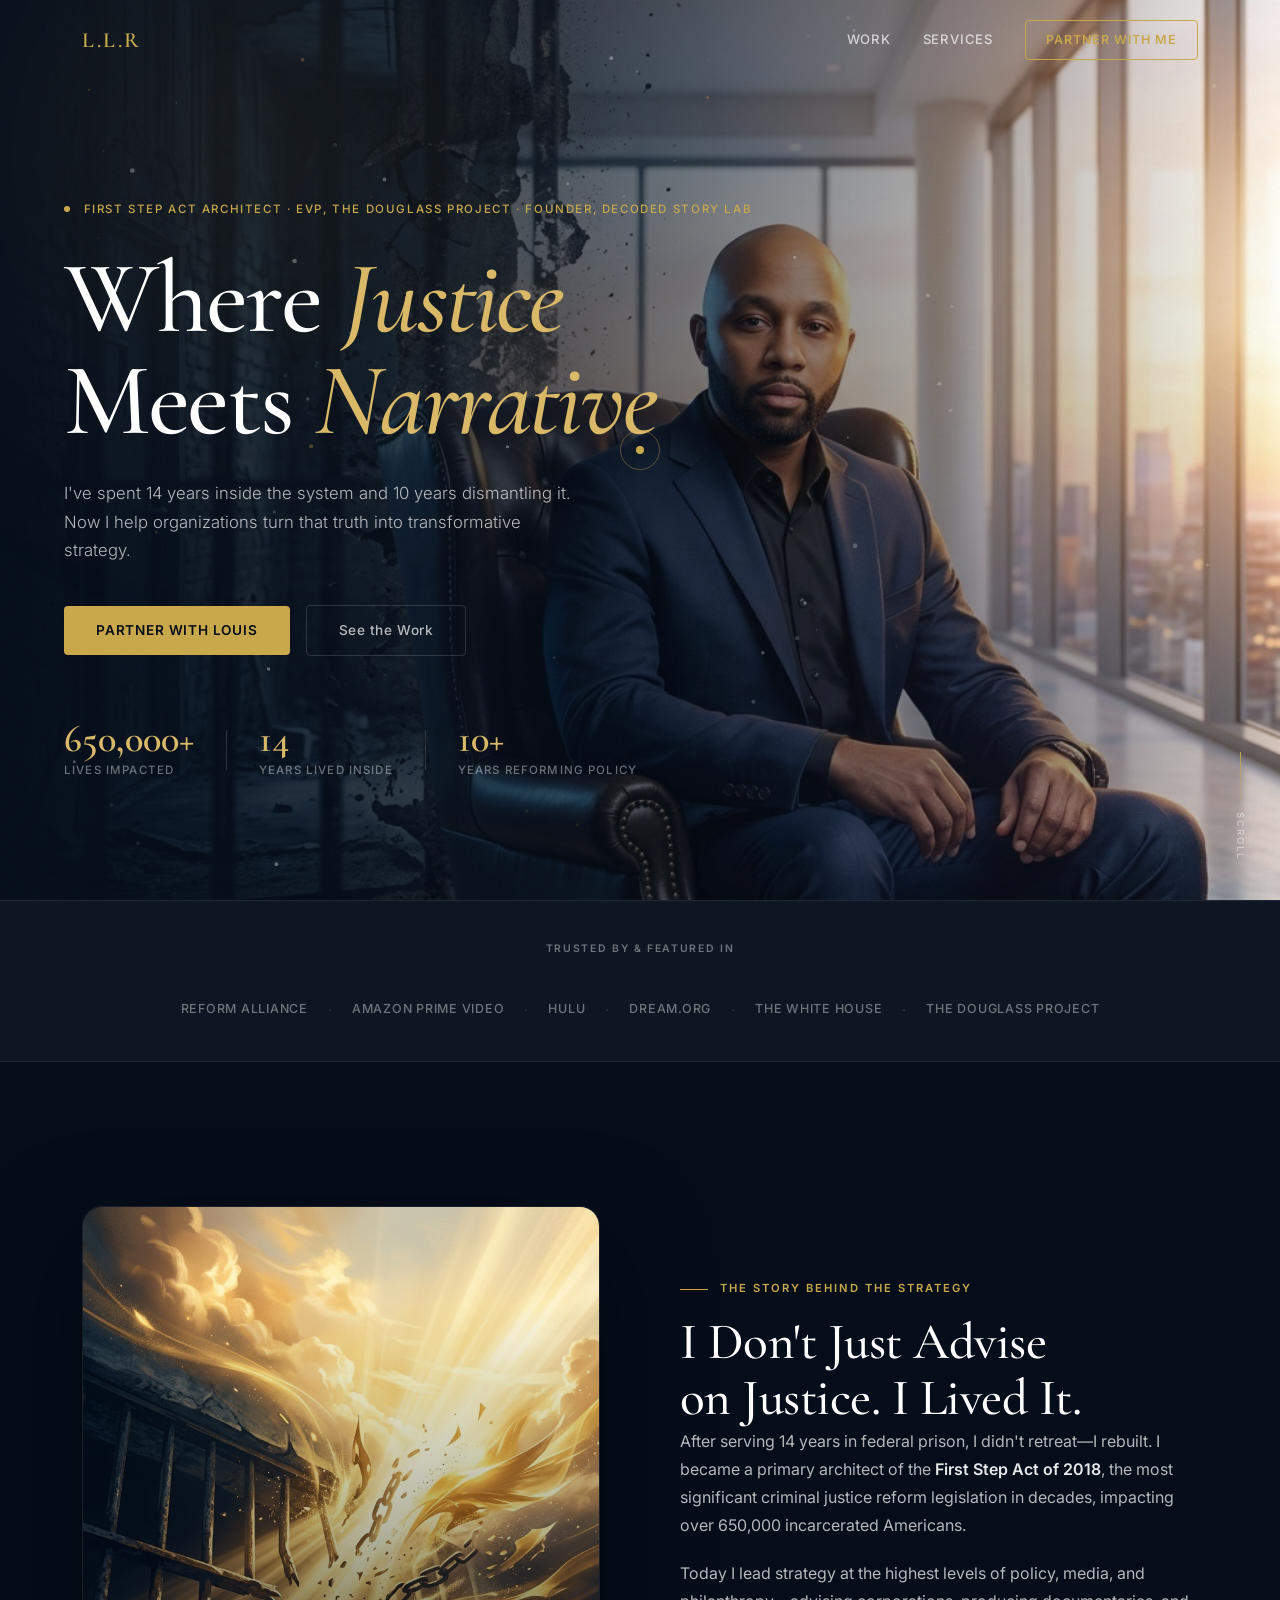
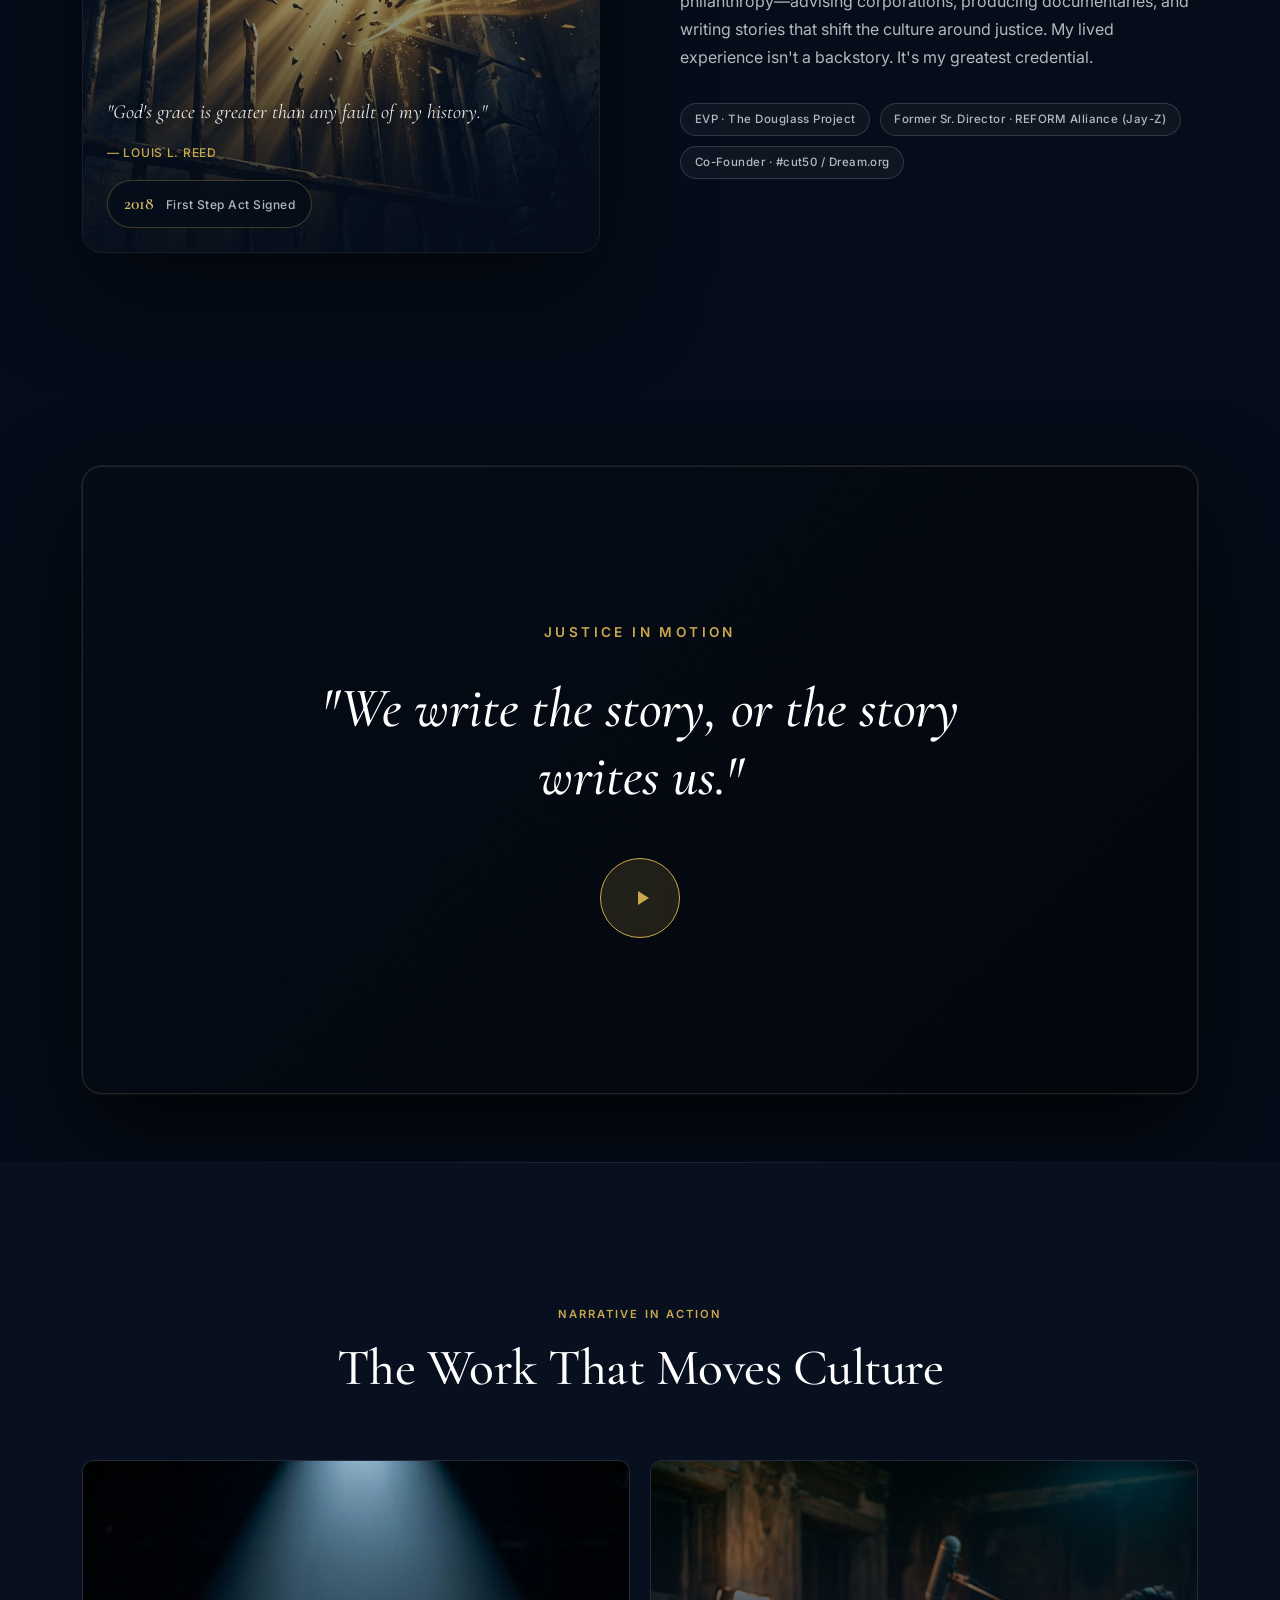
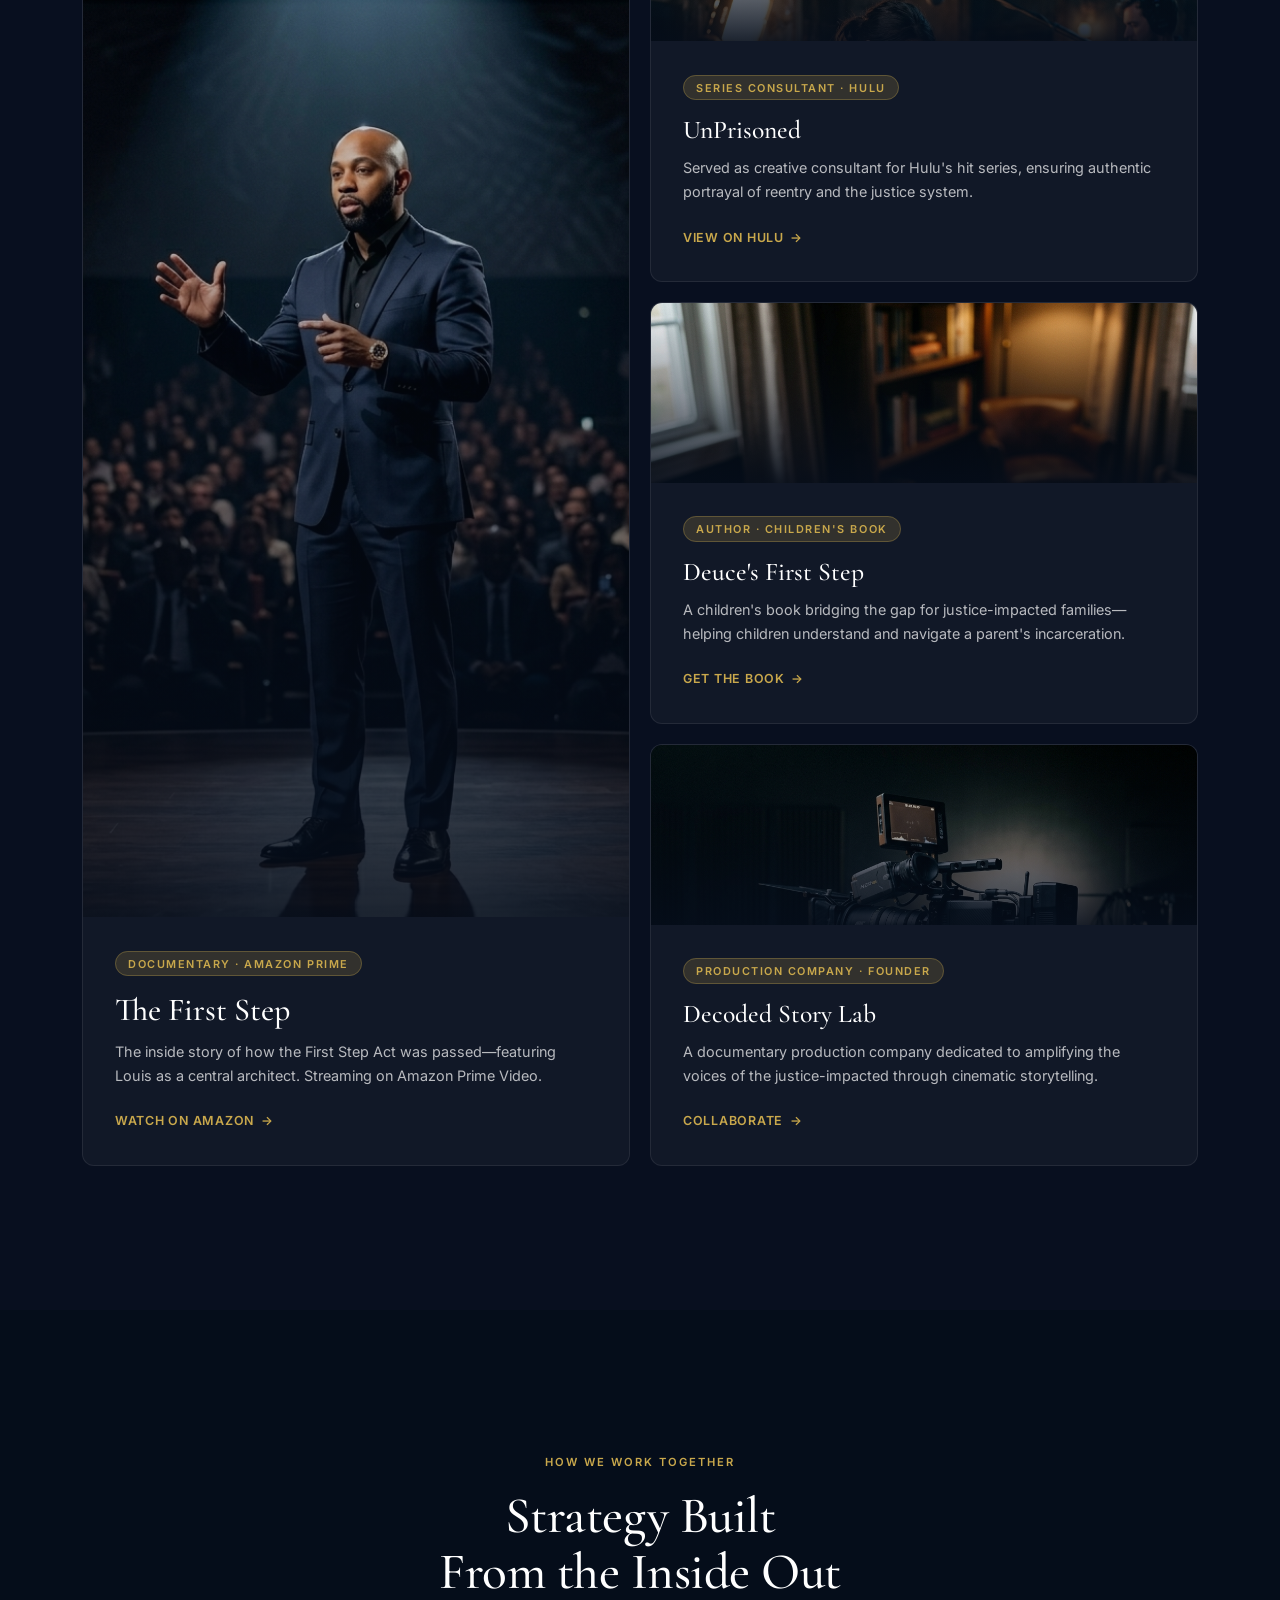
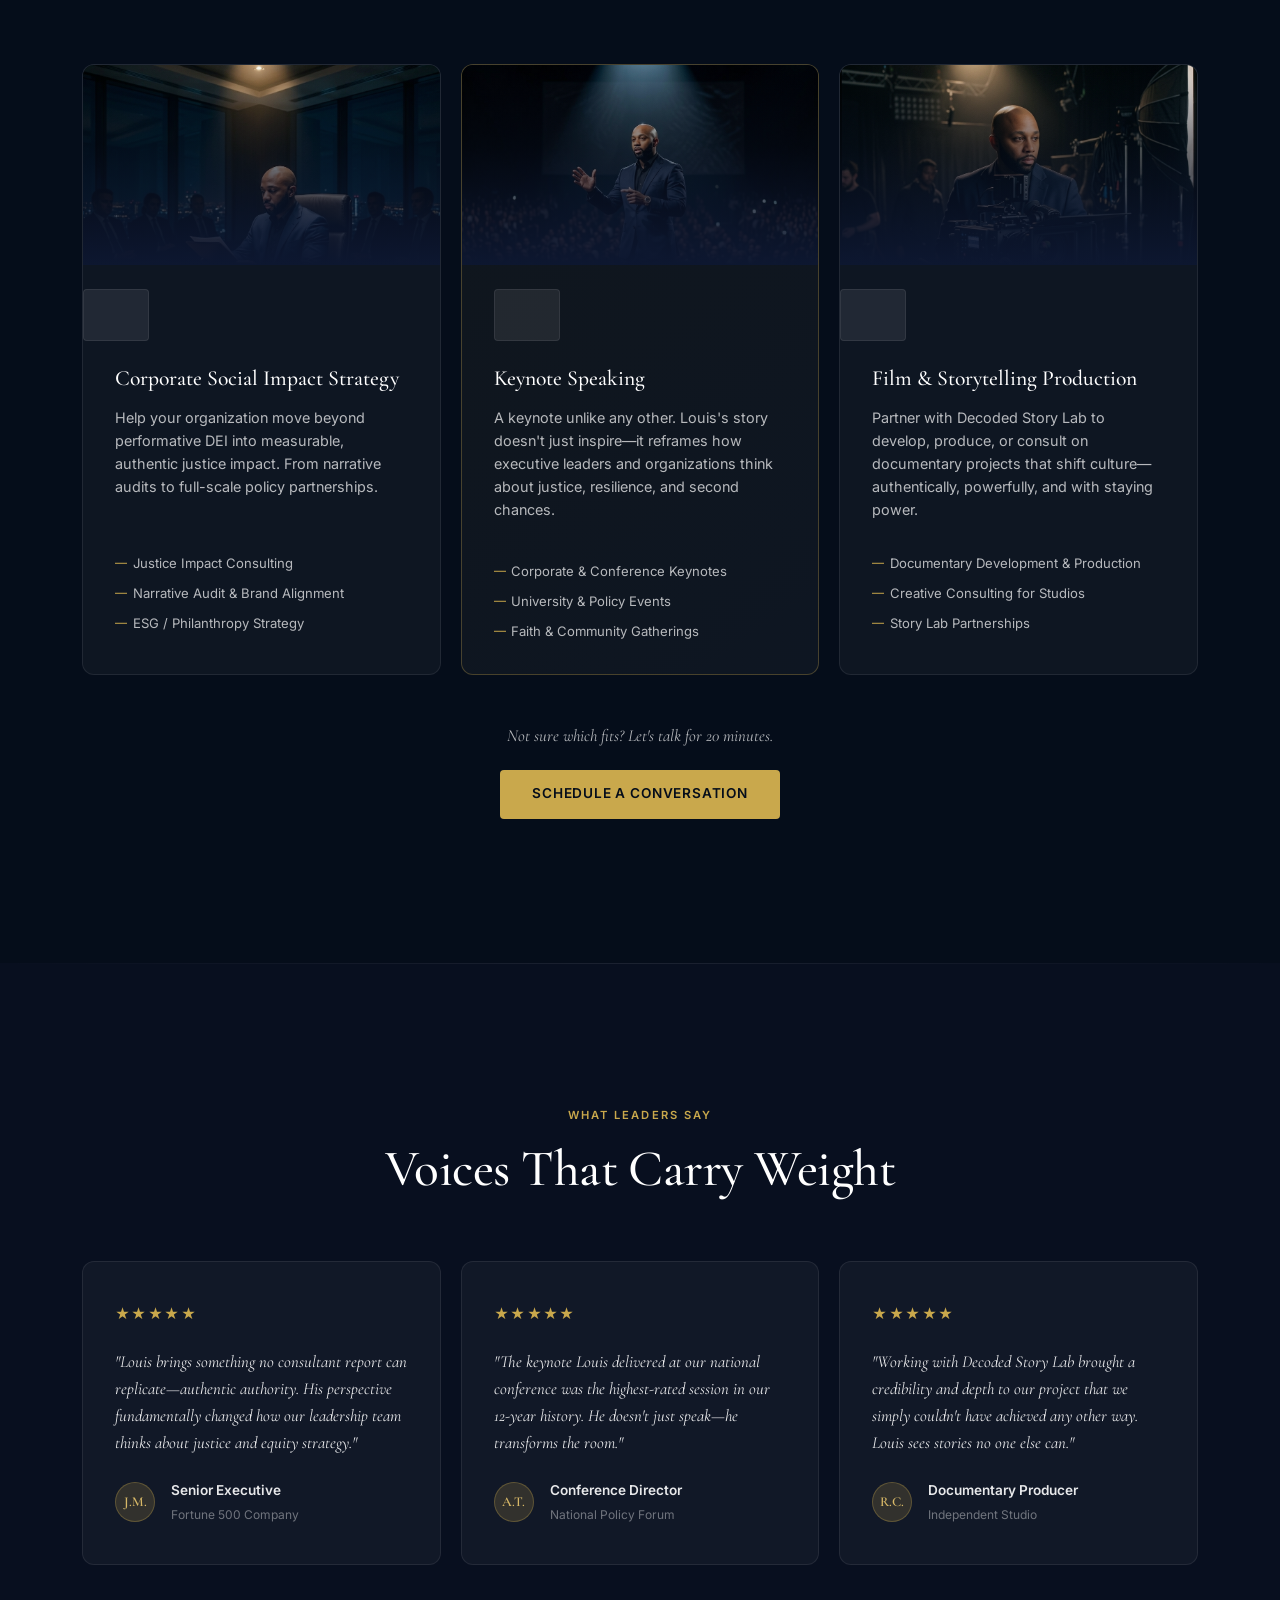
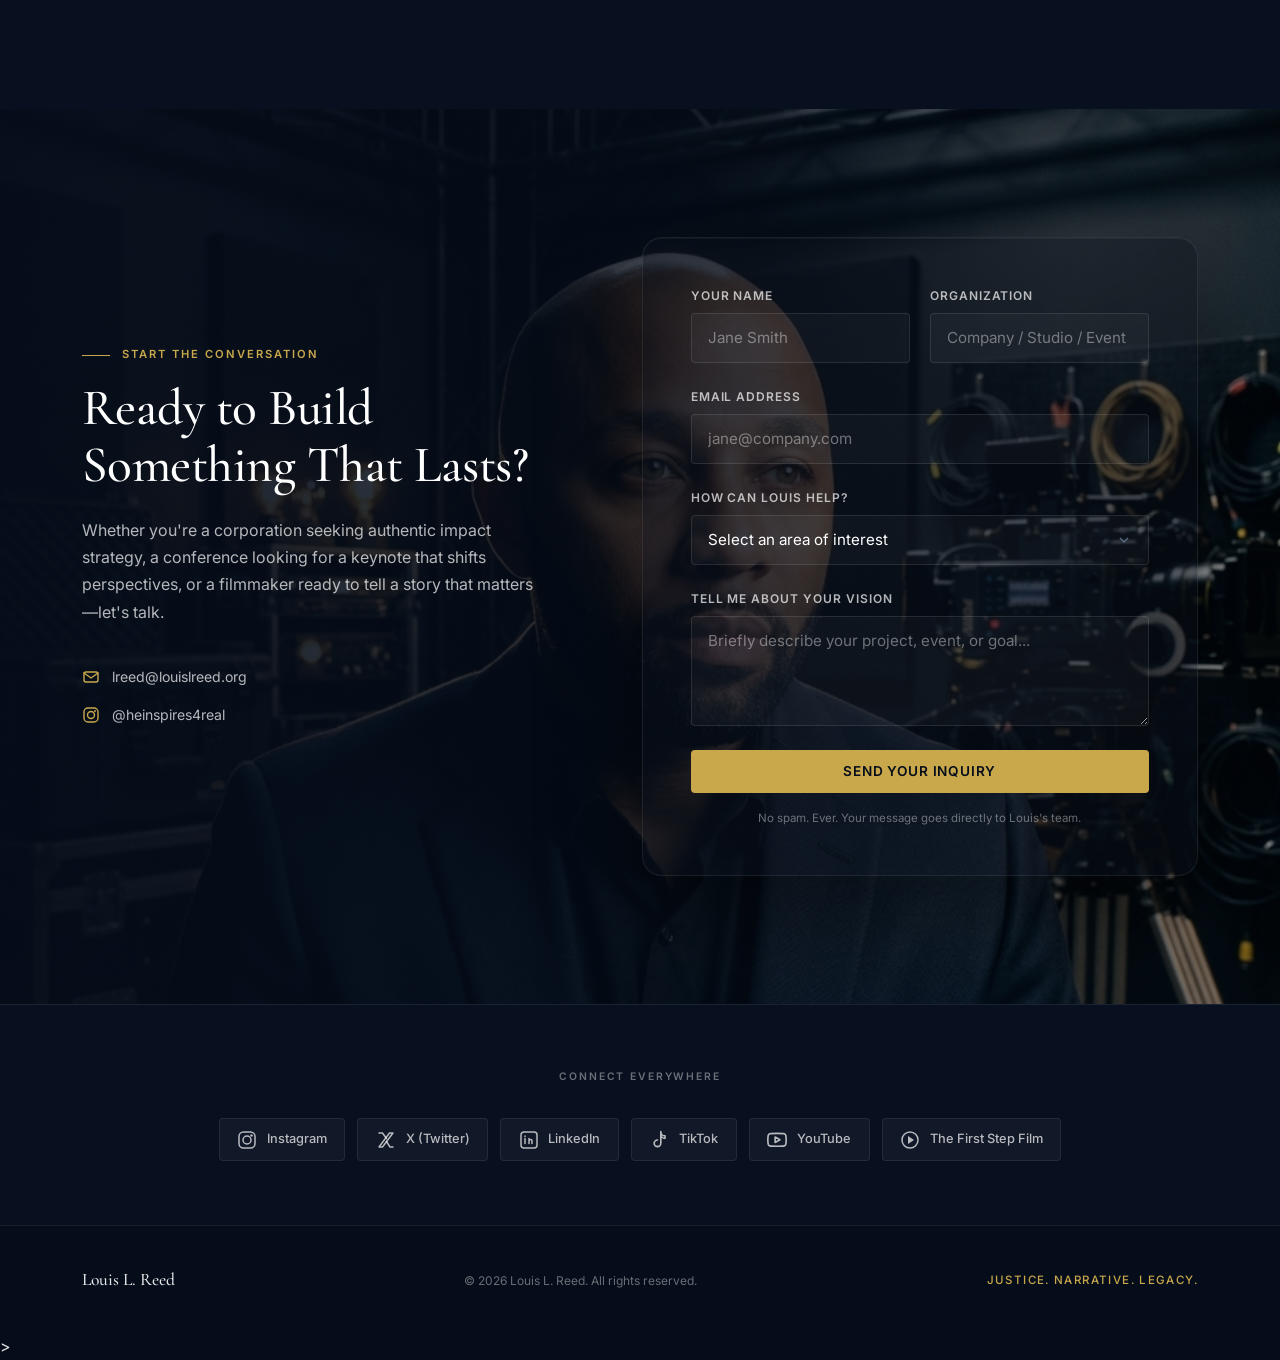
==== commit dfa0e043: "changes done" ====
--- a/index.html
+++ b/index.html
@@ -335,8 +335,8 @@
                     families—helping children understand and navigate a parent's
                     incarceration.
                   </p>
-                  <a href="#contact" class="work-link" id="work-book-link"
-                    >Request Copies <span aria-hidden="true">→</span></a
+                  <a href="https://www.louislreed.org/collection/p/deuces-first-step" target="_blank" rel="noopener noreferrer" class="work-link" id="work-book-link"
+                    >Get the Book <span aria-hidden="true">→</span></a
                   >
                 </div>
               </div>
@@ -606,7 +606,7 @@
           </p>
           <div class="contact-methods">
             <a
-              href="mailto:louis@louislreed.com"
+              href="mailto:lreed@louislreed.org"
               class="contact-method"
               id="contact-email-link"
               aria-label="Send email to Louis"
@@ -630,10 +630,10 @@
                   />
                 </svg>
               </span>
-              louis@louislreed.com
+              lreed@louislreed.org
             </a>
             <a
-              href="https://www.instagram.com/louislreed"
+              href="https://www.instagram.com/heinspires4real"
               target="_blank"
               rel="noopener noreferrer"
               class="contact-method"
@@ -661,7 +661,7 @@
                   <circle cx="13" cy="5" r="1" fill="currentColor" />
                 </svg>
               </span>
-              @louislreed
+              @heinspires4real
             </a>
           </div>
         </div>
@@ -775,7 +775,7 @@
         <p class="links-label">Connect Everywhere</p>
         <div class="links-row">
           <a
-            href="https://www.instagram.com/louislreed"
+            href="https://www.instagram.com/heinspires4real"
             target="_blank"
             rel="noopener noreferrer"
             class="icon-link"
@@ -804,7 +804,7 @@
             Instagram
           </a>
           <a
-            href="https://www.twitter.com/louislreed"
+            href="https://x.com/louislreed"
             target="_blank"
             rel="noopener noreferrer"
             class="icon-link"
@@ -828,7 +828,7 @@
             X (Twitter)
           </a>
           <a
-            href="https://www.linkedin.com/in/louislreed"
+            href="https://www.linkedin.com/in/louislreed/"
             target="_blank"
             rel="noopener noreferrer"
             class="icon-link"
@@ -855,6 +855,33 @@
             LinkedIn
           </a>
           <a
+            href="https://www.tiktok.com/@heinspires4real"
+            target="_blank"
+            rel="noopener noreferrer"
+            class="icon-link"
+            id="link-tiktok"
+            aria-label="TikTok"
+          >
+            <svg width="20" height="20" viewBox="0 0 24 24" fill="none" stroke="currentColor" stroke-width="2" stroke-linecap="round" stroke-linejoin="round">
+              <path d="M9 12a4 4 0 1 0 4 4V2a5 5 0 0 0 5 5v3a5 5 0 0 1-5-5"/>
+            </svg>
+            TikTok
+          </a>
+          <a
+            href="https://www.youtube.com/@Heinspires4real"
+            target="_blank"
+            rel="noopener noreferrer"
+            class="icon-link"
+            id="link-youtube"
+            aria-label="YouTube"
+          >
+            <svg width="20" height="20" viewBox="0 0 24 24" fill="none" stroke="currentColor" stroke-width="2" stroke-linecap="round" stroke-linejoin="round">
+              <path d="M22.54 6.42a2.78 2.78 0 0 0-1.94-2C18.88 4 12 4 12 4s-6.88 0-8.6.46a2.78 2.78 0 0 0-1.94 2A29 29 0 0 0 1 11.75a29 29 0 0 0 .46 5.33 2.78 2.78 0 0 0 1.94 2c1.72.46 8.6.46 8.6.46s6.88 0 8.6-.46a2.78 2.78 0 0 0 1.94-2 29 29 0 0 0 .46-5.33 29 29 0 0 0-.46-5.33z"/>
+              <polygon points="9.75 15.02 15.5 11.75 9.75 8.48 9.75 15.02"/>
+            </svg>
+            YouTube
+          </a>
+          <a
             href="https://www.amazon.com/First-Step/dp/B08CPCQLXG"
             target="_blank"
             rel="noopener noreferrer"
@@ -874,31 +901,6 @@
             </svg>
             The First Step Film
           </a>
-          <a
-            href="https://louislreed.com"
-            target="_blank"
-            rel="noopener noreferrer"
-            class="icon-link"
-            id="link-website"
-            aria-label="Full website"
-          >
-            <svg width="20" height="20" viewBox="0 0 20 20" fill="none">
-              <circle
-                cx="10"
-                cy="10"
-                r="8"
-                stroke="currentColor"
-                stroke-width="1.5"
-              />
-              <path
-                d="M10 2c-2 2-3 4-3 8s1 6 3 8M10 2c2 2 3 4 3 8s-1 6-3 8M2 10h16"
-                stroke="currentColor"
-                stroke-width="1.5"
-                stroke-linecap="round"
-              />
-            </svg>
-            Full Website
-          </a>
         </div>
       </div>
     </section>
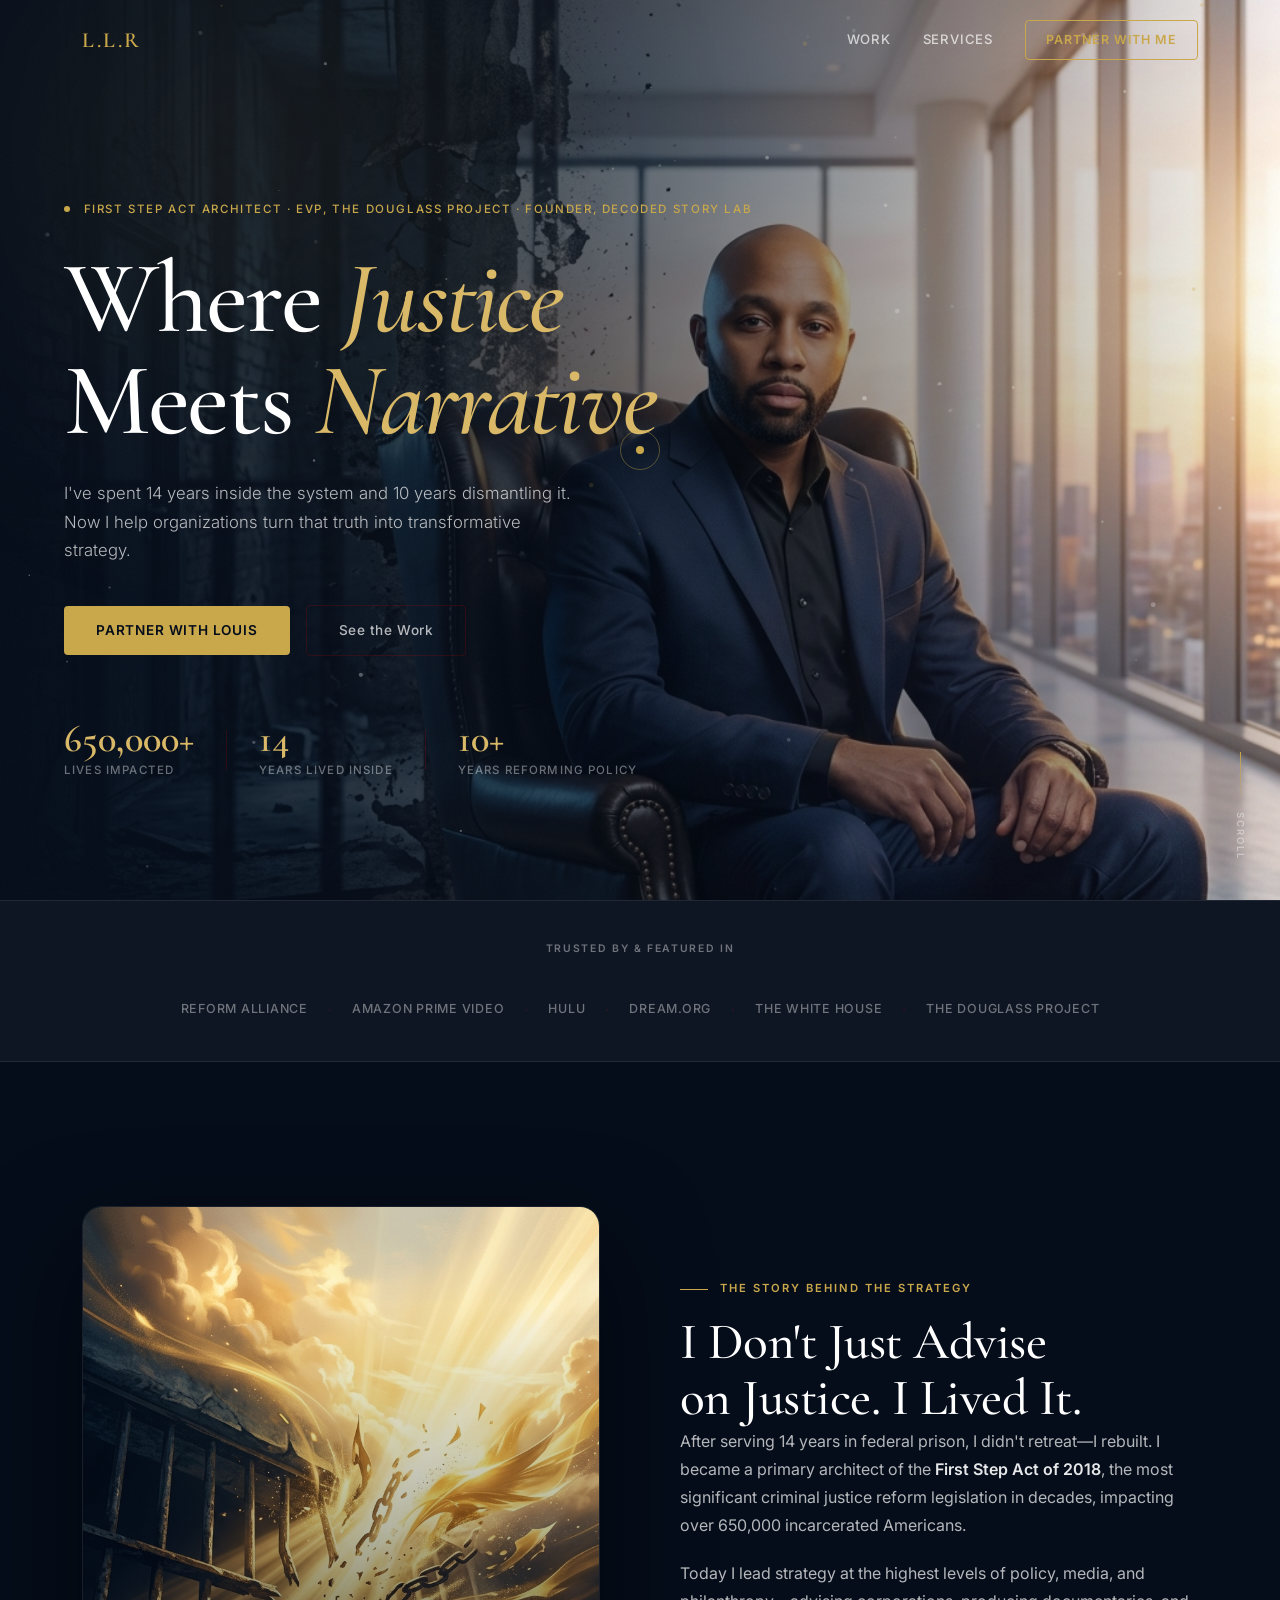
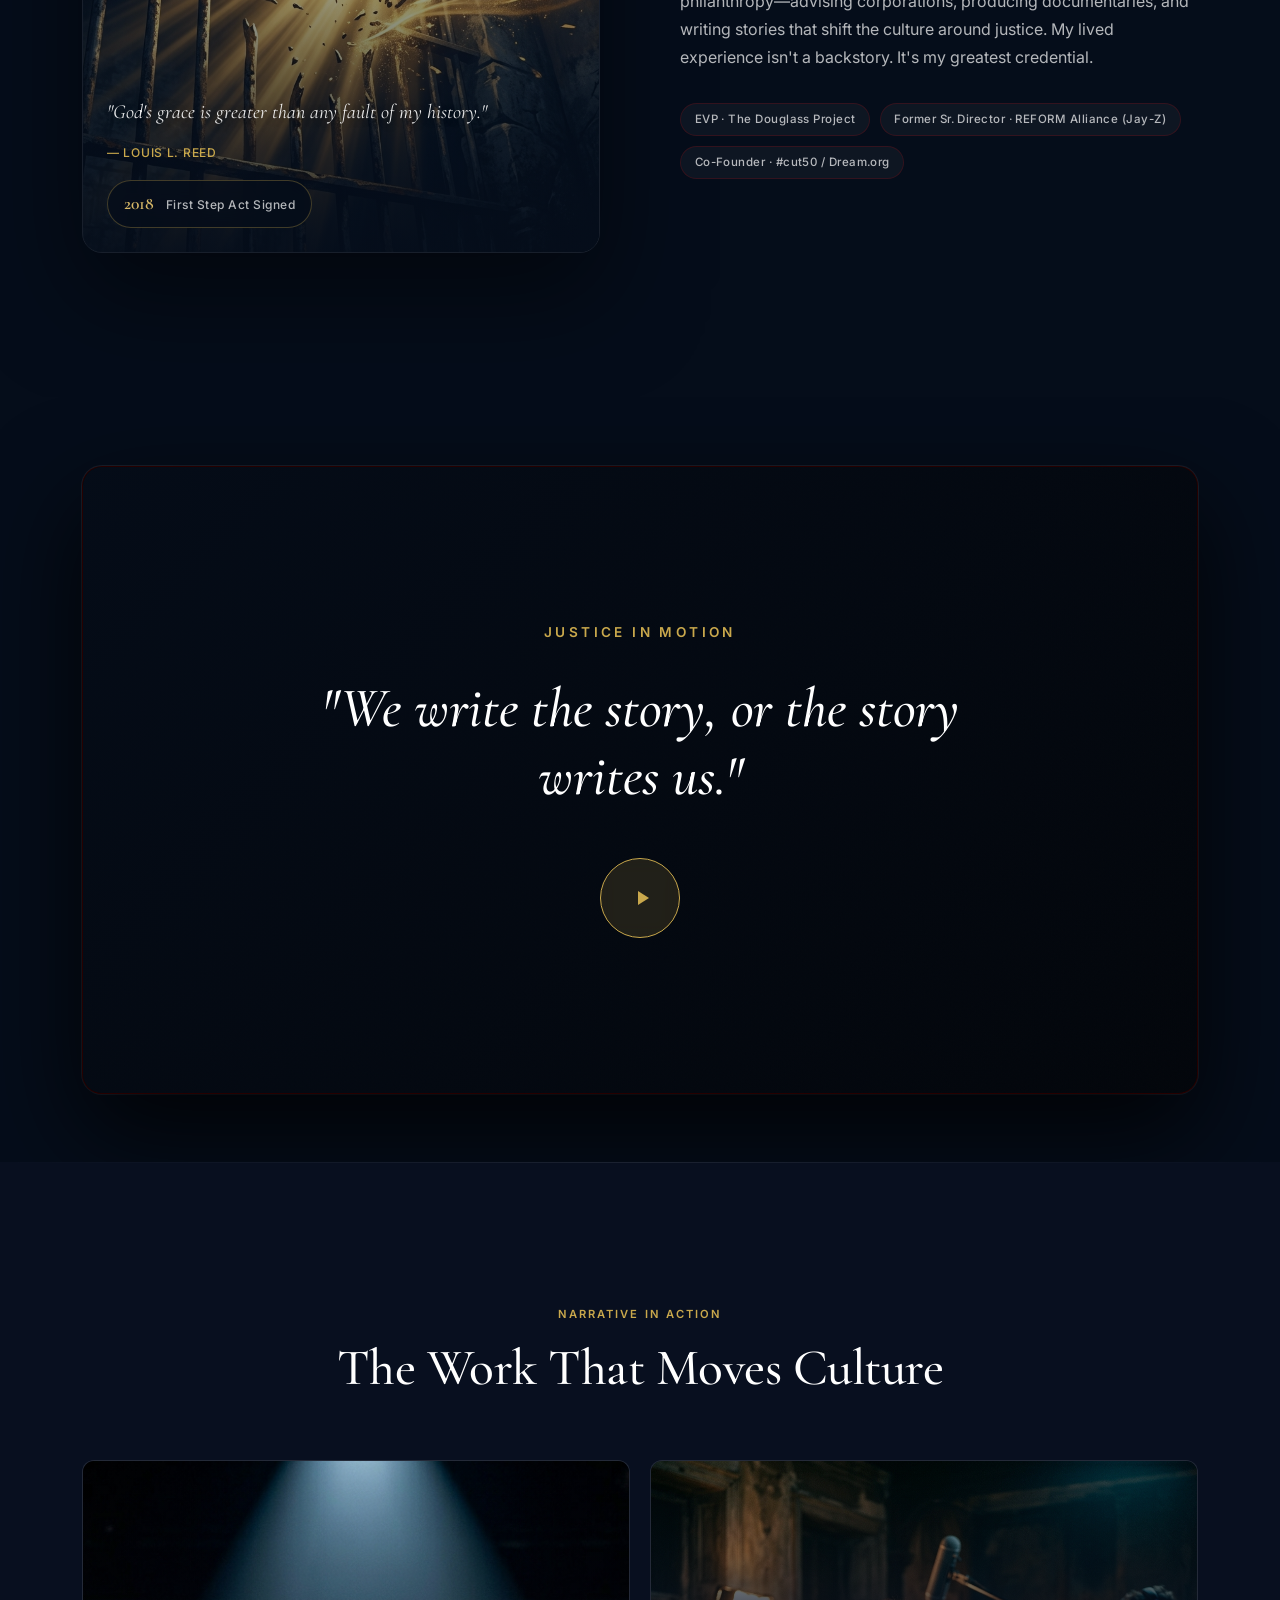
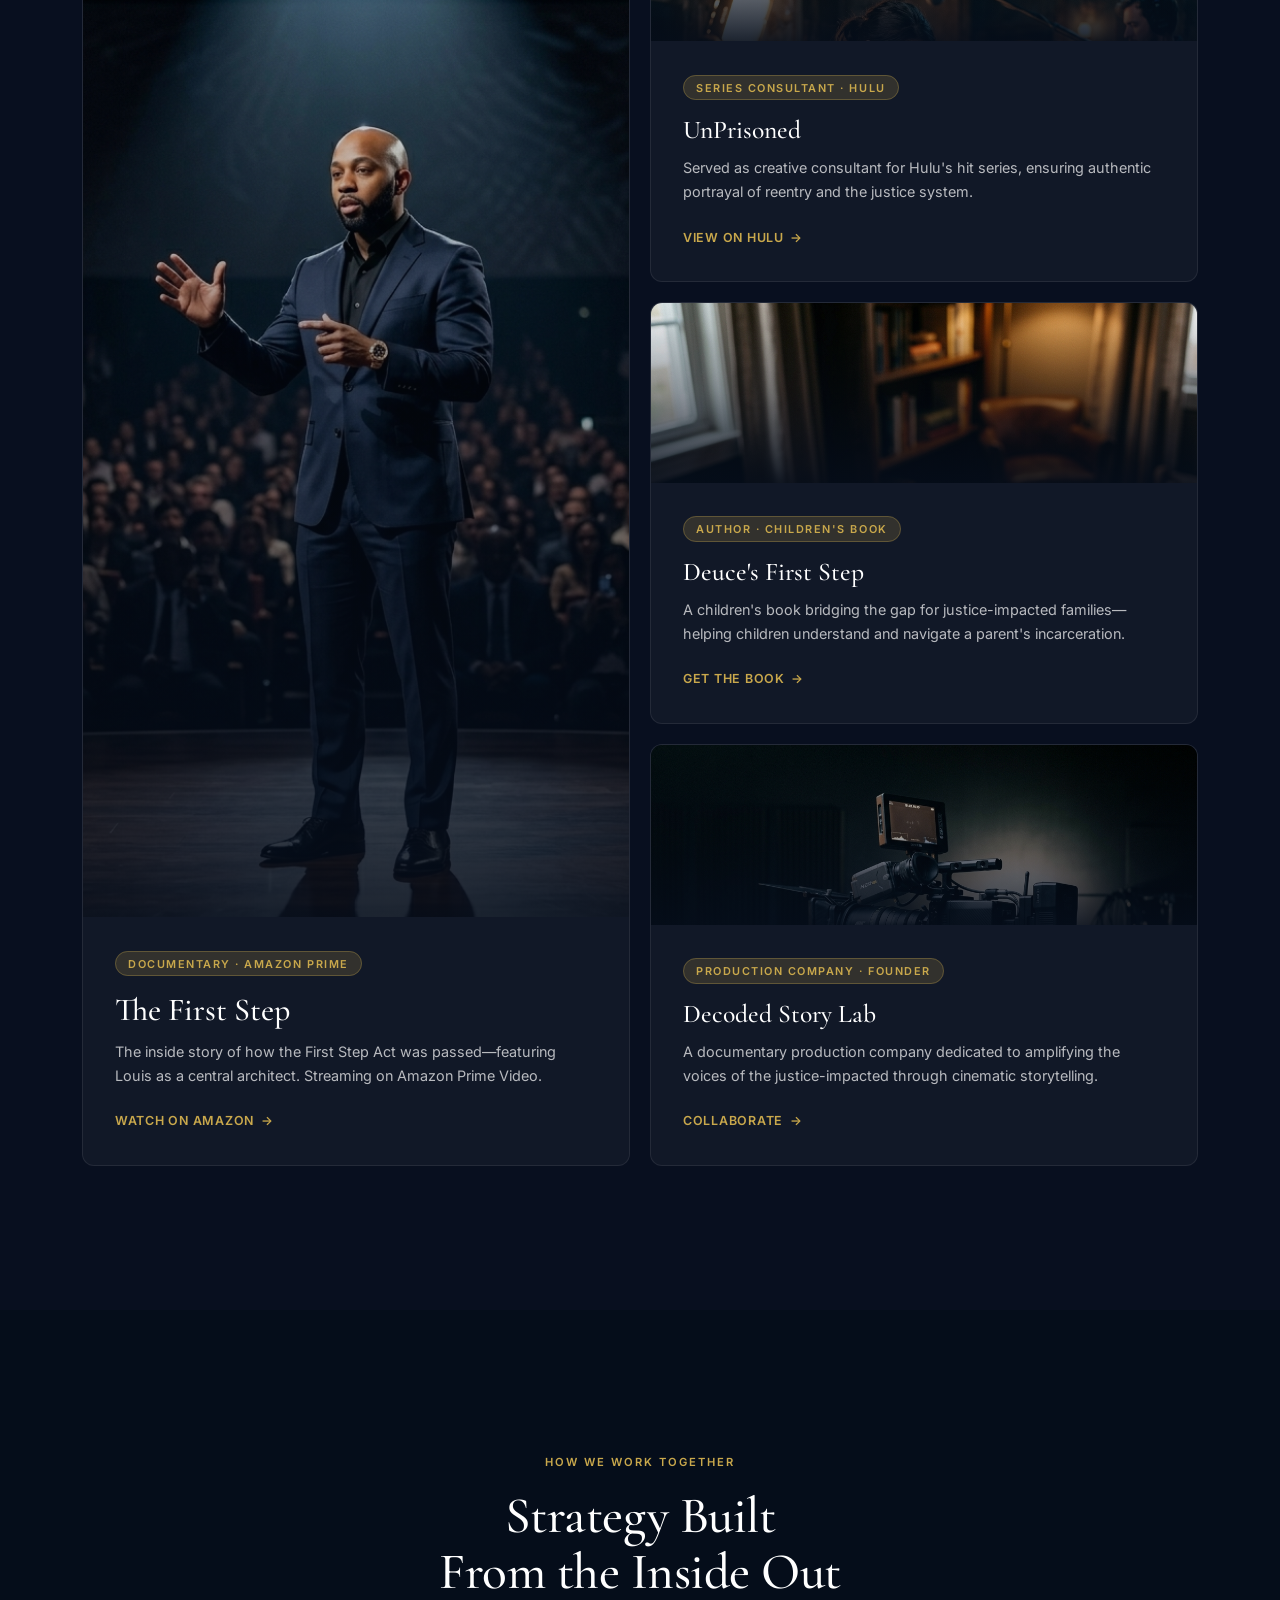
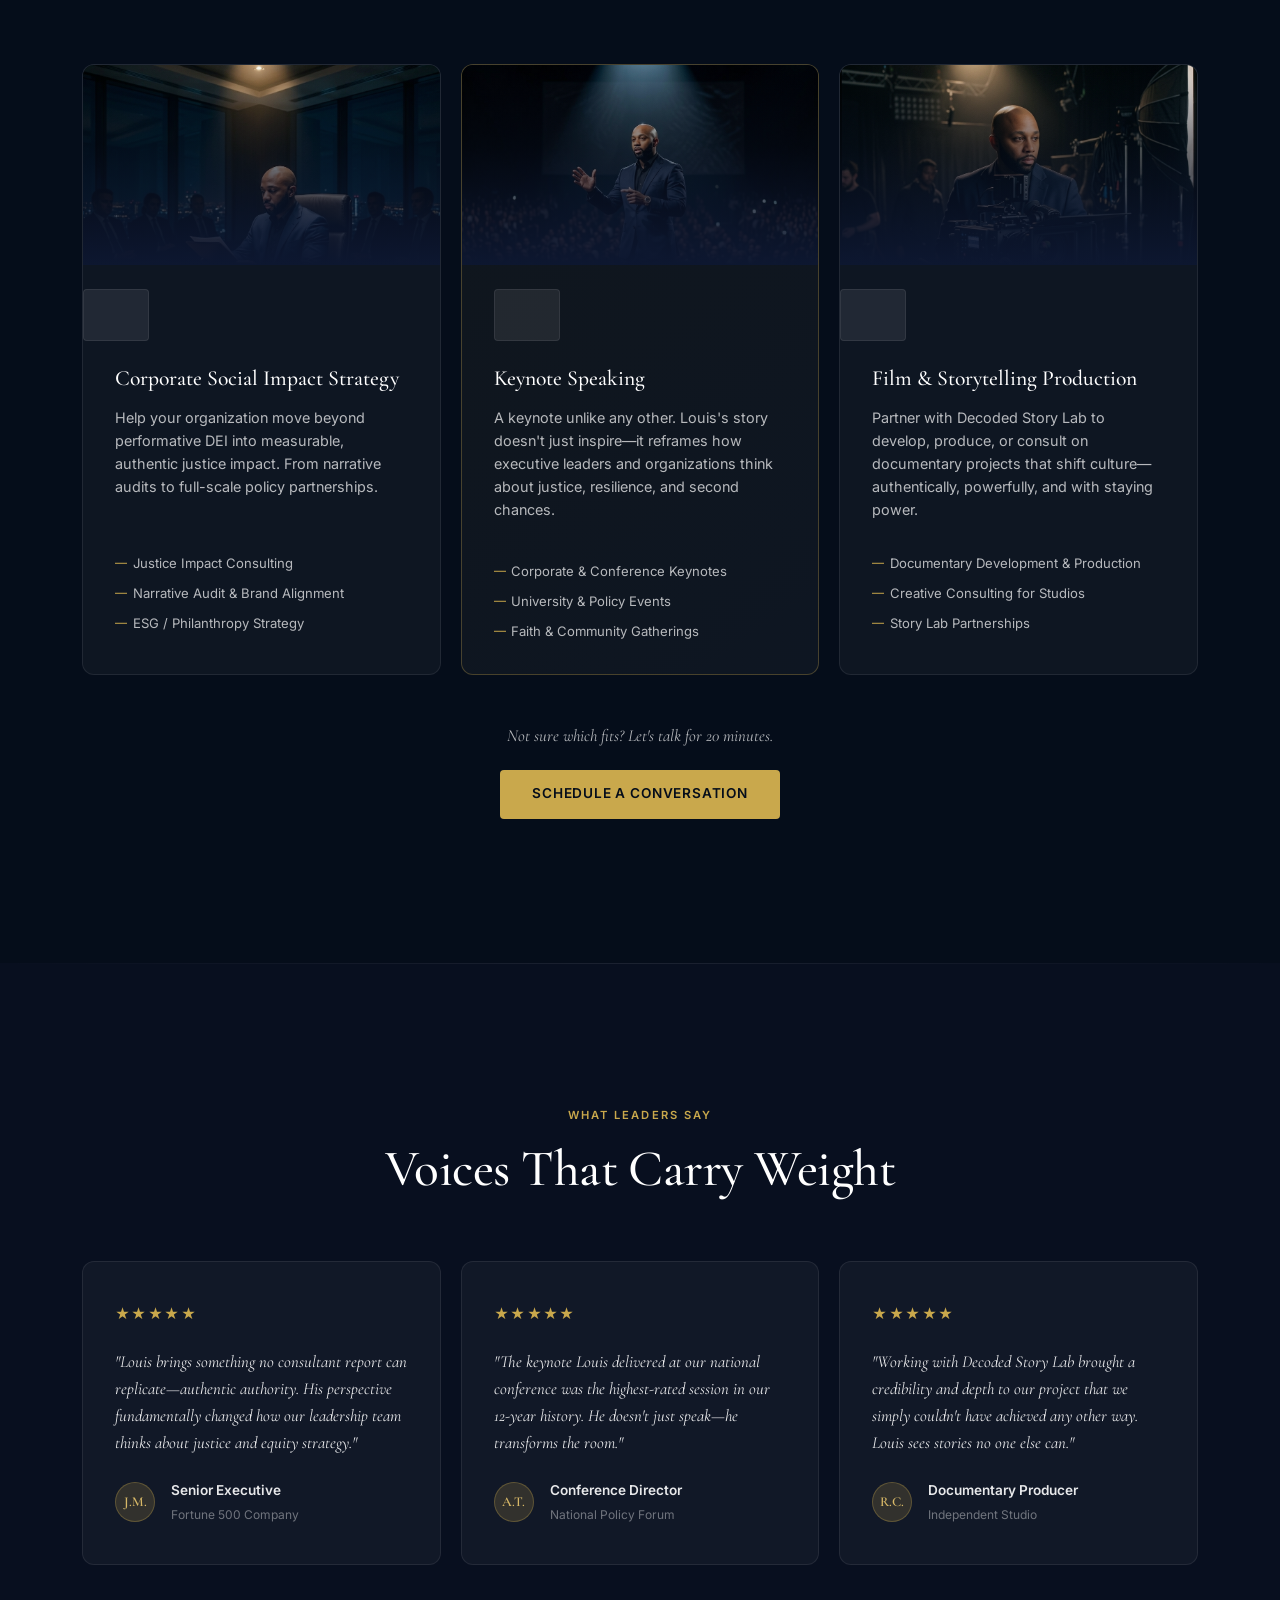
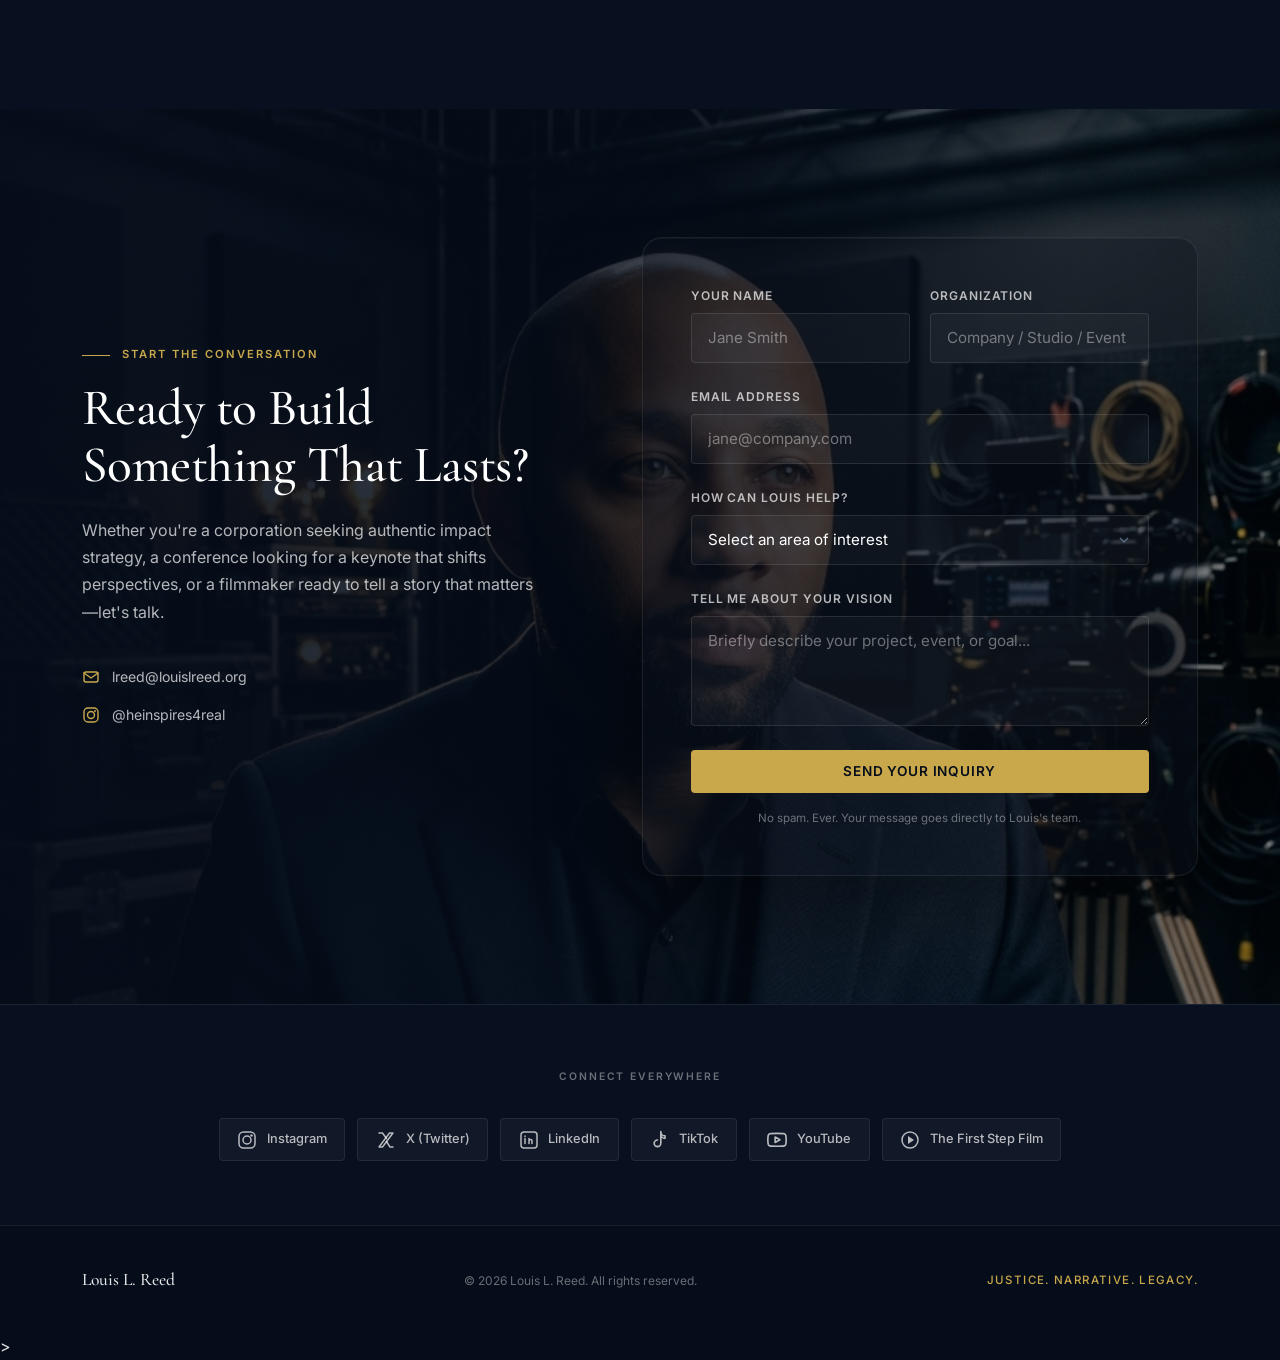
==== commit d3c75ea7: "contact updated" ====
--- a/index.html
+++ b/index.html
@@ -16,6 +16,38 @@
       content="14 years lived. 650,000 lives changed. Partner with the architect of the First Step Act."
     />
     <meta property="og:type" content="website" />
+    <meta property="og:url" content="https://www.louislreed.org" />
+    <meta property="og:image" content="https://www.louislreed.org/img-hero-background.png" />
+    <meta property="og:image:width" content="1200" />
+    <meta property="og:image:height" content="630" />
+    <meta property="og:site_name" content="Louis L. Reed" />
+    
+    <meta name="twitter:card" content="summary_large_image" />
+    <meta name="twitter:site" content="@louislreed" />
+    <meta name="twitter:title" content="Louis L. Reed | Social Impact Strategist & Film Producer" />
+    <meta name="twitter:description" content="14 years lived. 650,000 lives changed. Partner with the architect of the First Step Act." />
+    <meta name="twitter:image" content="https://www.louislreed.org/img-hero-background.png" />
+
+    <link rel="canonical" href="https://www.louislreed.org/" />
+
+    <link rel="icon" href="favicon.ico" sizes="any" />
+    <link rel="apple-touch-icon" href="apple-touch-icon.png" />
+
+    <script type="application/ld+json">
+    {
+      "@context": "https://schema.org",
+      "@type": "Person",
+      "name": "Louis L. Reed",
+      "jobTitle": "Social Impact Strategist & Film Producer",
+      "url": "https://www.louislreed.org",
+      "sameAs": [
+        "https://www.instagram.com/louislreed",
+        "https://www.twitter.com/louislreed",
+        "https://www.linkedin.com/in/louislreed"
+      ],
+      "description": "14 years lived. 650,000 lives changed. Partner with the architect of the First Step Act."
+    }
+    </script>
     <title>Louis L. Reed | Social Impact Strategist & Film Producer</title>
     <link rel="preconnect" href="https://fonts.googleapis.com" />
     <link rel="preconnect" href="https://fonts.gstatic.com" crossorigin />
--- a/style.css
+++ b/style.css
@@ -19,7 +19,7 @@
   --white-90: rgba(255, 255, 255, 0.9);
   --white-70: rgba(255, 255, 255, 0.7);
   --white-40: rgba(255, 255, 255, 0.4);
-  --white-15: rgba(255, 255, 255, 0.15);
+  --white-15: rgba(255, 0, 0, 0.15);
   --white-08: rgba(255, 255, 255, 0.08);
   --white-04: rgba(255, 255, 255, 0.04);
 
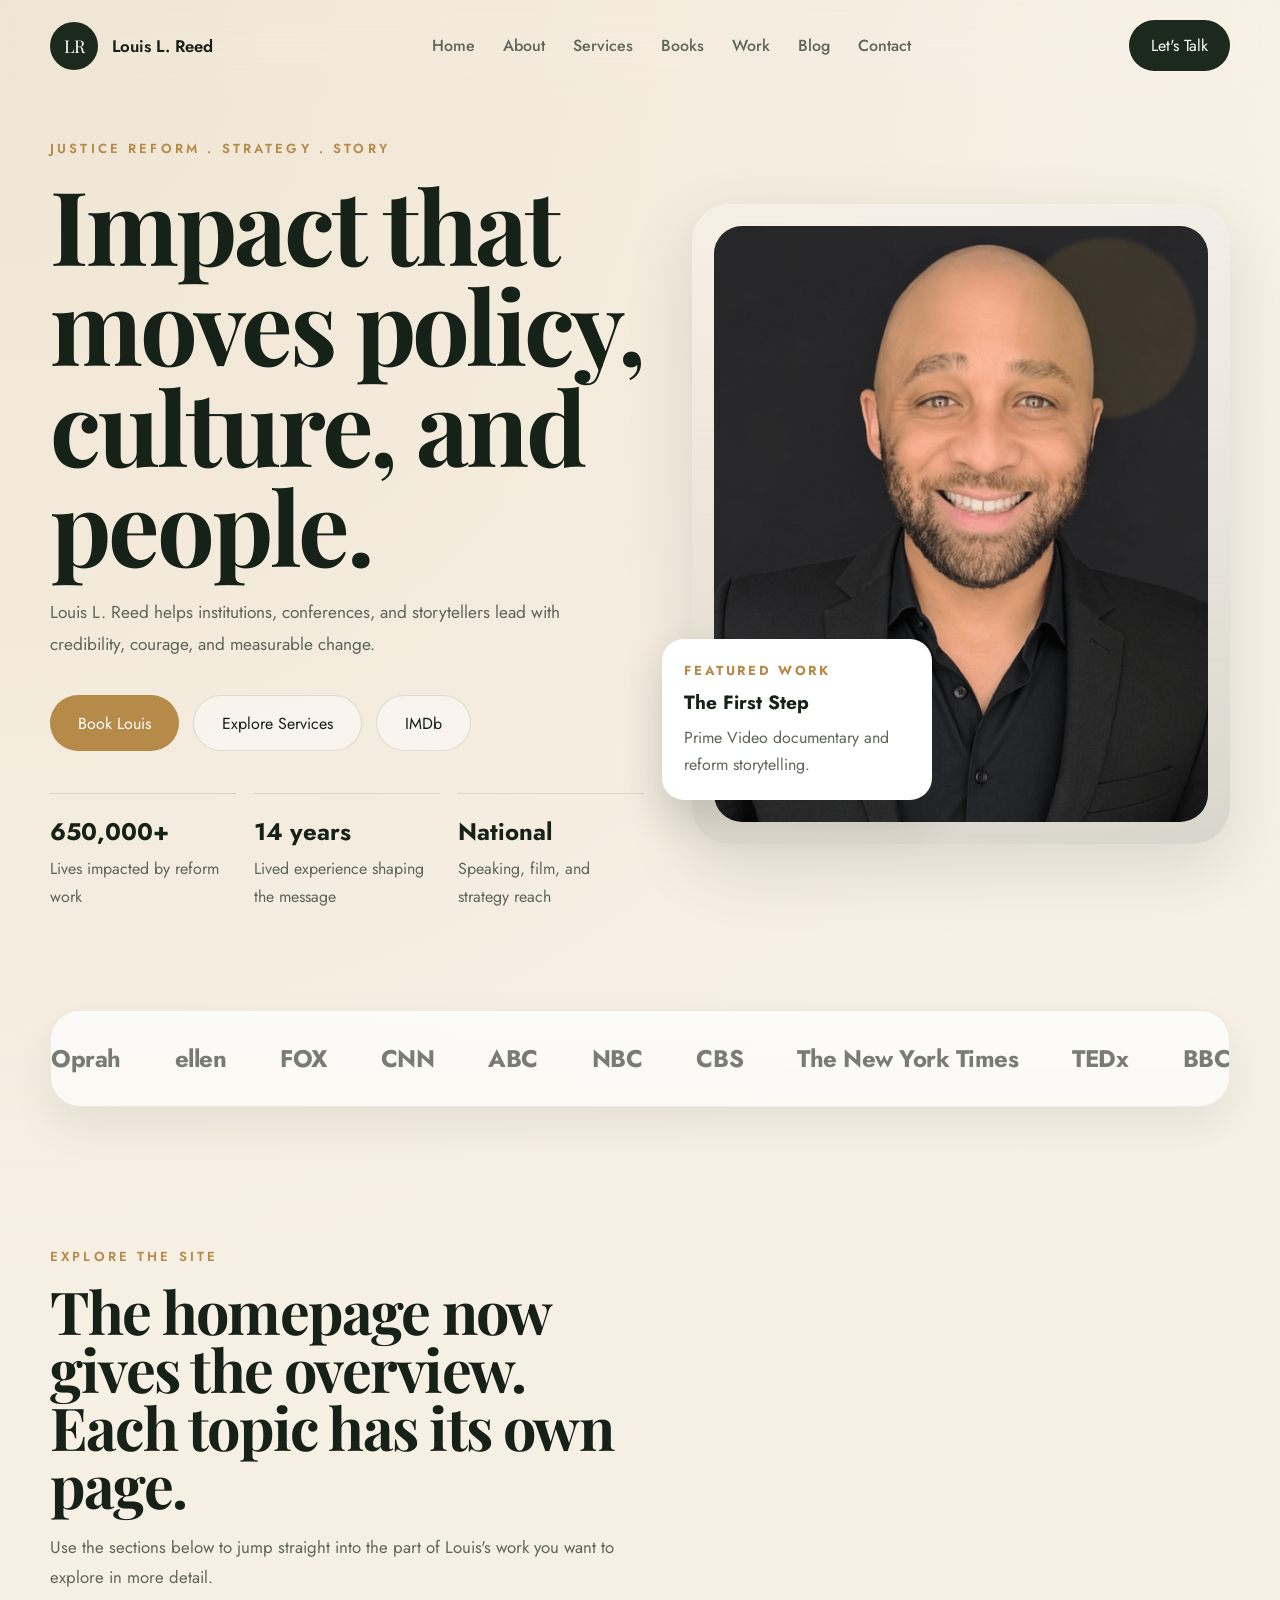
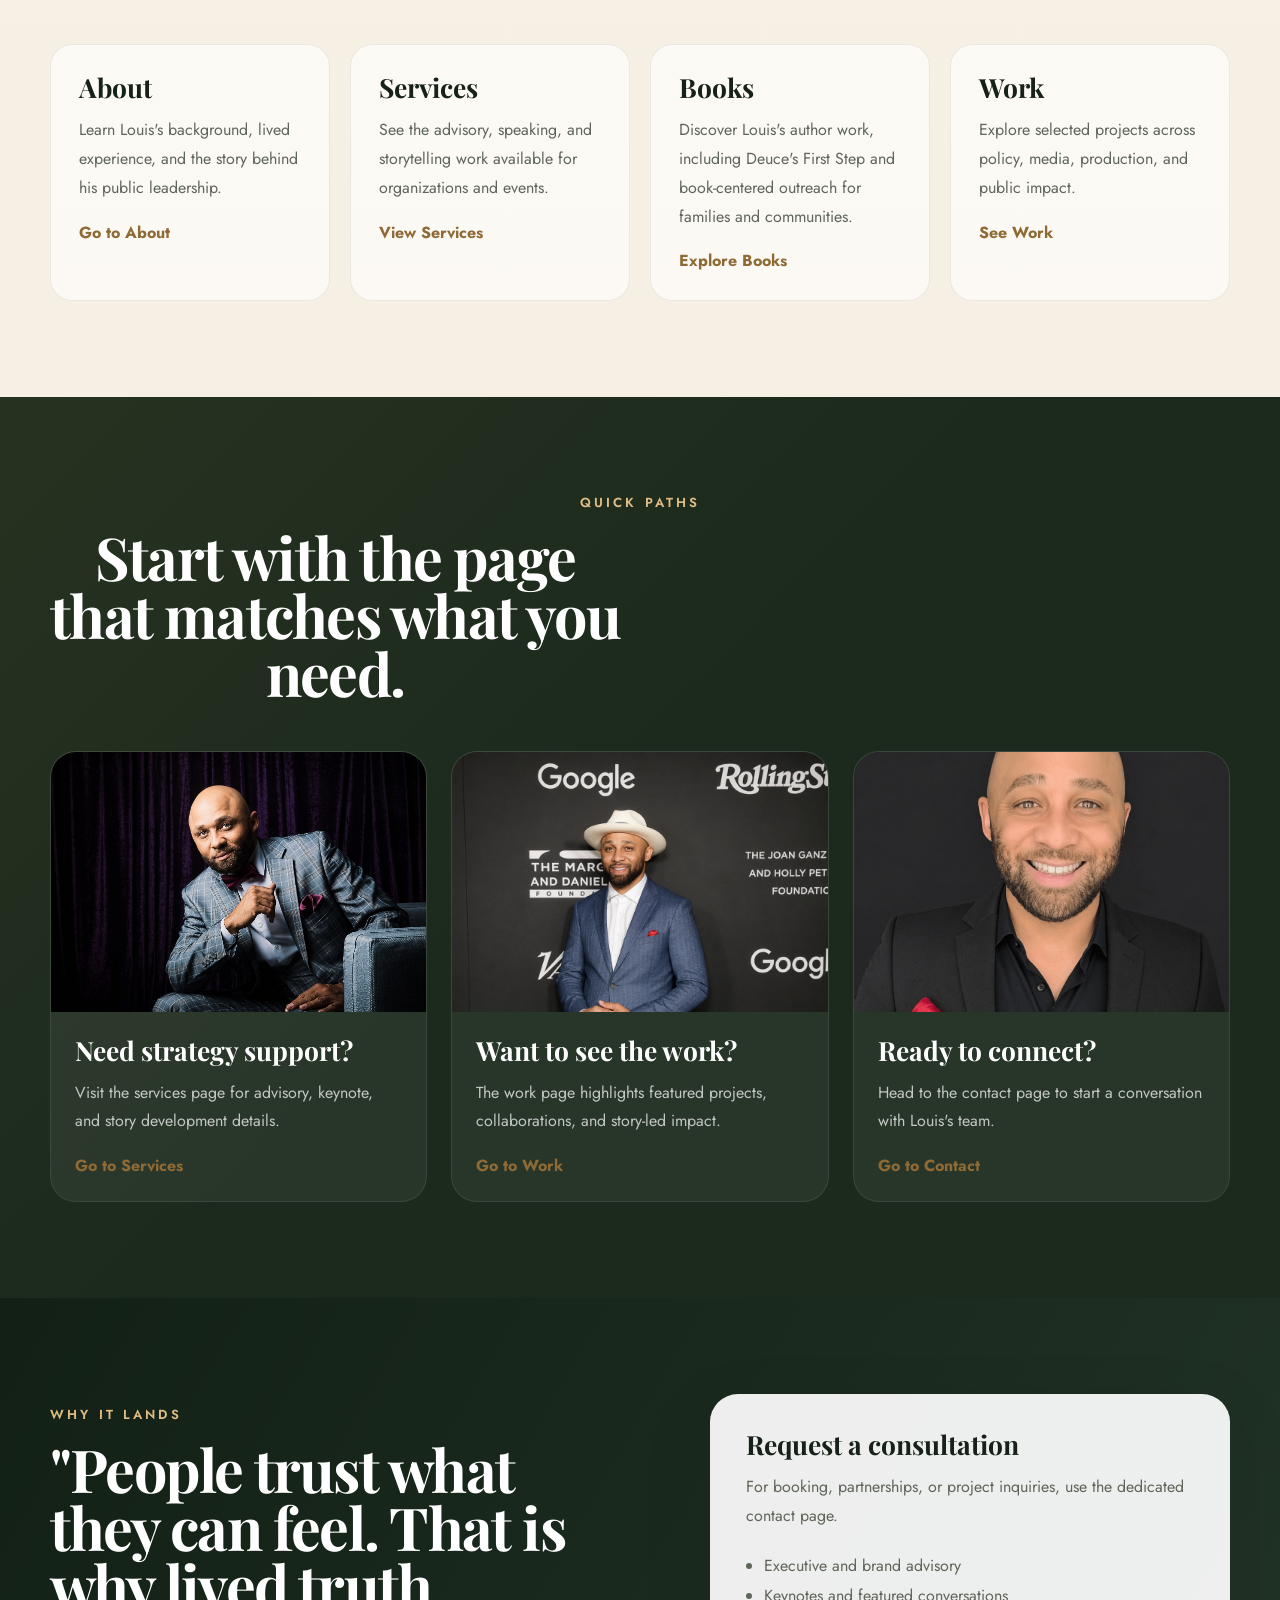
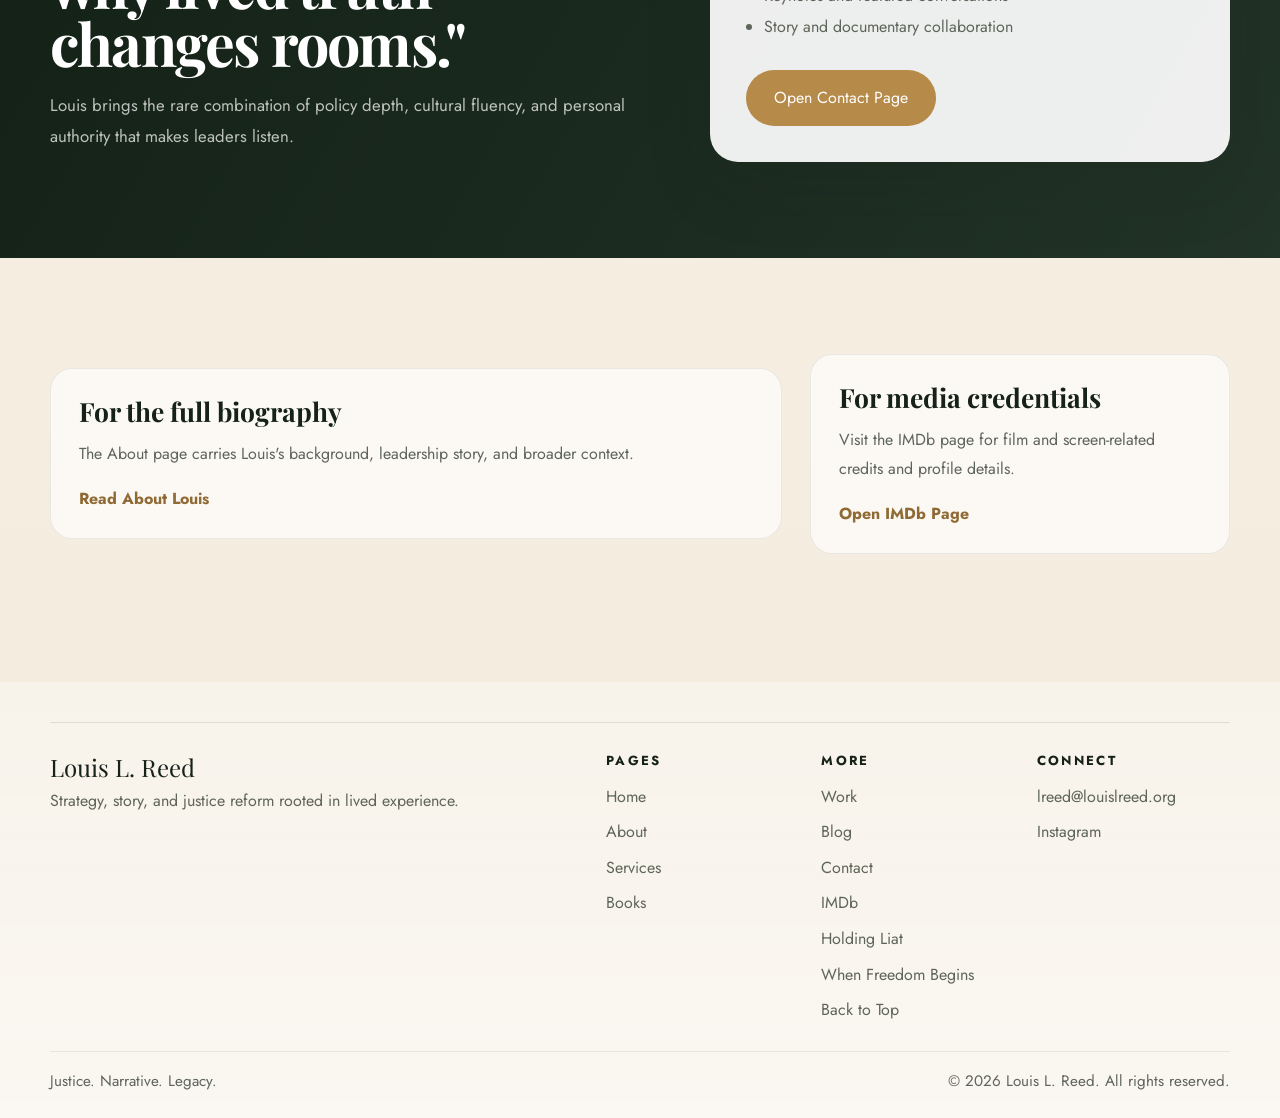
==== commit dae8757b: "changes done" ====
--- a/index.html
+++ b/index.html
@@ -5,949 +5,393 @@
     <meta name="viewport" content="width=device-width, initial-scale=1.0" />
     <meta
       name="description"
-      content="Louis L. Reed — Social Impact Strategist, Film Producer & Policy Architect. Primary architect of the First Step Act. Founder of Decoded Story Lab. Partner with Louis to shape narrative, policy, and legacy."
+      content="Louis L. Reed - Social impact strategist, filmmaker, and justice reform architect helping organizations shape policy, narrative, and lasting cultural change."
     />
     <meta
       property="og:title"
-      content="Louis L. Reed | Social Impact Strategist & Film Producer"
+      content="Louis L. Reed | Strategy, Story, and Justice Reform"
     />
     <meta
       property="og:description"
-      content="14 years lived. 650,000 lives changed. Partner with the architect of the First Step Act."
+      content="Partner with Louis L. Reed for keynote speaking, culture-shifting strategy, and story-led impact work."
     />
     <meta property="og:type" content="website" />
     <meta property="og:url" content="https://www.louislreed.org" />
-    <meta property="og:image" content="https://www.louislreed.org/img-hero-background.png" />
-    <meta property="og:image:width" content="1200" />
-    <meta property="og:image:height" content="630" />
-    <meta property="og:site_name" content="Louis L. Reed" />
-    
+    <meta
+      property="og:image"
+      content="https://www.louislreed.org/img-hero-background.png"
+    />
     <meta name="twitter:card" content="summary_large_image" />
-    <meta name="twitter:site" content="@louislreed" />
-    <meta name="twitter:title" content="Louis L. Reed | Social Impact Strategist & Film Producer" />
-    <meta name="twitter:description" content="14 years lived. 650,000 lives changed. Partner with the architect of the First Step Act." />
-    <meta name="twitter:image" content="https://www.louislreed.org/img-hero-background.png" />
-
+    <meta
+      name="twitter:title"
+      content="Louis L. Reed | Strategy, Story, and Justice Reform"
+    />
+    <meta
+      name="twitter:description"
+      content="Justice reform insight, story-led strategy, and keynote speaking rooted in lived experience."
+    />
+    <meta
+      name="twitter:image"
+      content="https://www.louislreed.org/img-hero-background.png"
+    />
     <link rel="canonical" href="https://www.louislreed.org/" />
-
-    <link rel="icon" href="favicon.ico" sizes="any" />
-    <link rel="apple-touch-icon" href="apple-touch-icon.png" />
-
-    <script type="application/ld+json">
-    {
-      "@context": "https://schema.org",
-      "@type": "Person",
-      "name": "Louis L. Reed",
-      "jobTitle": "Social Impact Strategist & Film Producer",
-      "url": "https://www.louislreed.org",
-      "sameAs": [
-        "https://www.instagram.com/louislreed",
-        "https://www.twitter.com/louislreed",
-        "https://www.linkedin.com/in/louislreed"
-      ],
-      "description": "14 years lived. 650,000 lives changed. Partner with the architect of the First Step Act."
-    }
-    </script>
-    <title>Louis L. Reed | Social Impact Strategist & Film Producer</title>
+    <title>Louis L. Reed | Strategy, Story, and Justice Reform</title>
     <link rel="preconnect" href="https://fonts.googleapis.com" />
     <link rel="preconnect" href="https://fonts.gstatic.com" crossorigin />
     <link
-      href="https://fonts.googleapis.com/css2?family=Cormorant+Garamond:ital,wght@0,300;0,400;0,500;0,600;0,700;1,300;1,400&family=Inter:wght@300;400;500;600&display=swap"
+      href="https://fonts.googleapis.com/css2?family=Jost:wght@400;500;600;700&family=Playfair+Display:wght@600;700;800&display=swap"
       rel="stylesheet"
     />
     <link rel="stylesheet" href="style.css" />
   </head>
   <body>
-    <!-- CUSTOM CURSOR -->
-    <div id="cursor-dot" aria-hidden="true"></div>
-    <div id="cursor-glow" aria-hidden="true"></div>
-
-    <!-- SCROLL PROGRESS -->
-    <div id="scroll-progress" aria-hidden="true"></div>
-
-    <!-- NAV -->
-    <nav id="navbar" role="navigation" aria-label="Main navigation">
-      <div class="nav-inner">
-        <a href="#hero" class="nav-logo" aria-label="Louis L. Reed home"
-          >L.L.R</a
-        >
-        <div class="nav-links">
-          <a href="#work" class="nav-link">Work</a>
-          <a href="#services" class="nav-link">Services</a>
-          <a href="#contact" class="nav-cta" id="nav-cta-btn"
-            >Partner With Me</a
+    <div class="site-shell">
+      <nav id="navbar" class="navbar" aria-label="Main navigation">
+        <div class="container nav-inner">
+          <a href="#hero" class="brand-mark" aria-label="Louis L. Reed home">
+            <span class="brand-mark__monogram">LR</span>
+            <span class="brand-mark__text">Louis L. Reed</span>
+          </a>
+
+          <div class="nav-links">
+            <a href="index.html" class="nav-link active">Home</a>
+            <a href="about.html" class="nav-link">About</a>
+            <a href="services.html" class="nav-link">Services</a>
+            <a href="books.html" class="nav-link">Books</a>
+            <a href="work.html" class="nav-link">Work</a>
+            <a href="blog.html" class="nav-link">Blog</a>
+            <a href="contact.html" class="nav-link">Contact</a>
+          </div>
+
+          <a href="contact.html" class="nav-cta">Let's Talk</a>
+
+          <button
+            class="nav-hamburger"
+            id="nav-hamburger"
+            aria-label="Open menu"
+            aria-expanded="false"
           >
+            <span></span>
+            <span></span>
+            <span></span>
+          </button>
         </div>
-        <button
-          class="nav-hamburger"
-          id="nav-hamburger"
-          aria-label="Open menu"
-          aria-expanded="false"
-        >
-          <span></span><span></span>
-        </button>
+      </nav>
+
+      <div class="mobile-menu" id="mobile-menu" aria-hidden="true">
+        <a href="index.html" class="mobile-link">Home</a>
+        <a href="about.html" class="mobile-link">About</a>
+        <a href="services.html" class="mobile-link">Services</a>
+        <a href="books.html" class="mobile-link">Books</a>
+        <a href="work.html" class="mobile-link">Work</a>
+        <a href="blog.html" class="mobile-link">Blog</a>
+        <a href="contact.html" class="mobile-link mobile-link-cta">Let's Talk</a>
       </div>
-    </nav>
-
-    <!-- MOBILE MENU -->
-    <div class="mobile-menu" id="mobile-menu" aria-hidden="true">
-      <a href="#work" class="mobile-link">Work</a>
-      <a href="#services" class="mobile-link">Services</a>
-      <a href="#contact" class="mobile-link mobile-link-cta">Partner With Me</a>
+      <main>
+        <section id="hero" class="hero">
+          <div class="container hero-grid">
+            <div class="hero-copy">
+              <p class="eyebrow reveal-up">Justice Reform . Strategy . Story</p>
+              <h1 class="hero-title reveal-up delay-1">
+                Impact that moves
+                policy, culture,
+                and people.
+              </h1>
+              <p class="hero-text reveal-up delay-2">
+                Louis L. Reed helps institutions, conferences, and storytellers
+                lead with credibility, courage, and measurable change.
+              </p>
+
+              <div class="hero-actions reveal-up delay-3">
+                <a href="contact.html" class="button button-primary">Book Louis</a>
+                <a href="services.html" class="button button-secondary">Explore Services</a>
+                <a href="imdb.html" class="button button-secondary">IMDb</a>
+              </div>
+
+              <div class="hero-stat-row reveal-up delay-4">
+                <div class="hero-stat">
+                  <strong>650,000+</strong>
+                  <span>Lives impacted by reform work</span>
+                </div>
+                <div class="hero-stat">
+                  <strong>14 years</strong>
+                  <span>Lived experience shaping the message</span>
+                </div>
+                <div class="hero-stat">
+                  <strong>National</strong>
+                  <span>Speaking, film, and strategy reach</span>
+                </div>
+              </div>
+            </div>
+
+            <div class="hero-visual reveal-right">
+              <div class="hero-photo-frame">
+                <img
+                  src="profile-main.png"
+                  class="hero-photo"
+                  alt="Portrait of Louis Reed smiling"
+                />
+                <div class="hero-floating-card">
+                  <span class="hero-floating-card__label">Featured Work</span>
+                  <strong>The First Step</strong>
+                  <p>Prime Video documentary and reform storytelling.</p>
+                </div>
+              </div>
+            </div>
+          </div>
+        </section>
+
+        <section class="trust-bar" aria-label="Trusted by">
+          <div class="container trust-bar__frame">
+            <div class="trust-bar__track">
+              <div class="trust-bar__group">
+                <span class="trust-logo">Oprah</span>
+                <span class="trust-logo">ellen</span>
+                <span class="trust-logo">FOX</span>
+                <span class="trust-logo">CNN</span>
+                <span class="trust-logo">ABC</span>
+                <span class="trust-logo">NBC</span>
+                <span class="trust-logo">CBS</span>
+                <span class="trust-logo">The New York Times</span>
+                <span class="trust-logo">TEDx</span>
+                <span class="trust-logo">BBC</span>
+                <span class="trust-logo">Forbes</span>
+                <span class="trust-logo">Entrepreneur</span>
+                <span class="trust-logo">USA Today</span>
+                <span class="trust-logo">Inc.</span>
+                <span class="trust-logo">TIME</span>
+                <span class="trust-logo">Fast Company</span>
+                <span class="trust-logo">The Wall Street Journal</span>
+              </div>
+              <div class="trust-bar__group" aria-hidden="true">
+                <span class="trust-logo">Oprah</span>
+                <span class="trust-logo">ellen</span>
+                <span class="trust-logo">FOX</span>
+                <span class="trust-logo">CNN</span>
+                <span class="trust-logo">ABC</span>
+                <span class="trust-logo">NBC</span>
+                <span class="trust-logo">CBS</span>
+                <span class="trust-logo">The New York Times</span>
+                <span class="trust-logo">TEDx</span>
+                <span class="trust-logo">BBC</span>
+                <span class="trust-logo">Forbes</span>
+                <span class="trust-logo">Entrepreneur</span>
+                <span class="trust-logo">USA Today</span>
+                <span class="trust-logo">Inc.</span>
+                <span class="trust-logo">TIME</span>
+                <span class="trust-logo">Fast Company</span>
+                <span class="trust-logo">The Wall Street Journal</span>
+              </div>
+            </div>
+          </div>
+        </section>
+
+        <section class="section section-light">
+          <div class="container section-heading section-heading-left">
+            <p class="eyebrow">Explore The Site</p>
+            <h2 class="section-title">
+              The homepage now gives the overview. Each topic has its own page.
+            </h2>
+            <p class="section-text">
+              Use the sections below to jump straight into the part of Louis's
+              work you want to explore in more detail.
+            </p>
+          </div>
+
+          <div class="container feature-grid">
+            <article class="feature-card reveal-up">
+              <h3>About</h3>
+              <p>
+                Learn Louis's background, lived experience, and the story behind
+                his public leadership.
+              </p>
+              <a href="about.html" class="blog-card__link">Go to About</a>
+            </article>
+            <article class="feature-card reveal-up delay-1">
+              <h3>Services</h3>
+              <p>
+                See the advisory, speaking, and storytelling work available for
+                organizations and events.
+              </p>
+              <a href="services.html" class="blog-card__link">View Services</a>
+            </article>
+            <article class="feature-card reveal-up delay-2">
+              <h3>Books</h3>
+              <p>
+                Discover Louis's author work, including Deuce's First Step and
+                book-centered outreach for families and communities.
+              </p>
+              <a href="books.html" class="blog-card__link">Explore Books</a>
+            </article>
+            <article class="feature-card reveal-up delay-3">
+              <h3>Work</h3>
+              <p>
+                Explore selected projects across policy, media, production, and
+                public impact.
+              </p>
+              <a href="work.html" class="blog-card__link">See Work</a>
+            </article>
+          </div>
+        </section>
+
+        <section class="section section-dark">
+          <div class="container section-heading">
+            <p class="eyebrow eyebrow-light">Quick Paths</p>
+            <h2 class="section-title section-title-light">
+              Start with the page that matches what you need.
+            </h2>
+          </div>
+
+          <div class="container services-grid">
+            <article class="service-card reveal-up">
+              <img
+                src="img-strategy-new.png"
+                alt="Strategic consulting session"
+                class="service-card__image"
+              />
+              <div class="service-card__body">
+                <h3>Need strategy support?</h3>
+                <p>
+                  Visit the services page for advisory, keynote, and story
+                  development details.
+                </p>
+                <a href="services.html" class="blog-card__link">Go to Services</a>
+              </div>
+            </article>
+
+            <article class="service-card reveal-up delay-1">
+              <img
+                src="img-film-service-new.png"
+                alt="Film and story production work"
+                class="service-card__image service-card__image--top"
+              />
+              <div class="service-card__body">
+                <h3>Want to see the work?</h3>
+                <p>
+                  The work page highlights featured projects, collaborations, and
+                  story-led impact.
+                </p>
+                <a href="work.html" class="blog-card__link">Go to Work</a>
+              </div>
+            </article>
+
+            <article class="service-card reveal-up delay-2">
+              <img
+                src="img-speaking-new.png"
+                alt="Louis Reed speaking on stage"
+                class="service-card__image"
+              />
+              <div class="service-card__body">
+                <h3>Ready to connect?</h3>
+                <p>
+                  Head to the contact page to start a conversation with Louis's
+                  team.
+                </p>
+                <a href="contact.html" class="blog-card__link">Go to Contact</a>
+              </div>
+            </article>
+          </div>
+        </section>
+
+        <section class="section consultation-band">
+          <div class="container consultation-grid">
+            <div class="consultation-quote reveal-left">
+              <p class="eyebrow eyebrow-light">Why It Lands</p>
+              <h2 class="section-title section-title-light">
+                "People trust what they can feel. That is why lived truth
+                changes rooms."
+              </h2>
+              <p class="section-text section-text-light">
+                Louis brings the rare combination of policy depth, cultural
+                fluency, and personal authority that makes leaders listen.
+              </p>
+            </div>
+
+            <div class="consultation-panel reveal-right">
+              <h3>Request a consultation</h3>
+              <p>
+                For booking, partnerships, or project inquiries, use the
+                dedicated contact page.
+              </p>
+              <ul class="consultation-list">
+                <li>Executive and brand advisory</li>
+                <li>Keynotes and featured conversations</li>
+                <li>Story and documentary collaboration</li>
+              </ul>
+              <a href="contact.html" class="button button-primary">Open Contact Page</a>
+            </div>
+          </div>
+        </section>
+
+        <section class="section section-light">
+          <div class="container two-column-copy">
+            <div class="feature-card reveal-up">
+              <h3>For the full biography</h3>
+              <p>
+                The About page carries Louis's background, leadership story, and
+                broader context.
+              </p>
+              <a href="about.html" class="blog-card__link">Read About Louis</a>
+            </div>
+            <div class="feature-card reveal-up delay-1">
+              <h3>For media credentials</h3>
+              <p>
+                Visit the IMDb page for film and screen-related credits and
+                profile details.
+              </p>
+              <a href="imdb.html" class="blog-card__link">Open IMDb Page</a>
+            </div>
+          </div>
+        </section>
+      </main>
+<footer class="footer">
+        <div class="container footer-inner">
+          <div class="footer-brand-block">
+            <p class="footer-brand">Louis L. Reed</p>
+            <p class="footer-copy">
+              Strategy, story, and justice reform rooted in lived experience.
+            </p>
+          </div>
+          <div class="footer-links">
+            <div class="footer-column">
+              <p class="footer-heading">Pages</p>
+              <a href="index.html" class="footer-link">Home</a>
+              <a href="about.html" class="footer-link">About</a>
+              <a href="services.html" class="footer-link">Services</a>
+              <a href="books.html" class="footer-link">Books</a>
+            </div>
+            <div class="footer-column">
+              <p class="footer-heading">More</p>
+              <a href="work.html" class="footer-link">Work</a>
+              <a href="blog.html" class="footer-link">Blog</a>
+              <a href="contact.html" class="footer-link">Contact</a>
+              <a href="imdb.html" class="footer-link">IMDb</a>
+              <a href="holding-liat.html" class="footer-link">Holding Liat</a>
+              <a href="when-freedom-begins.html" class="footer-link">When Freedom Begins</a>
+              <a href="#hero" class="footer-link">Back to Top</a>
+            </div>
+            <div class="footer-column">
+              <p class="footer-heading">Connect</p>
+              <a href="mailto:lreed@louislreed.org" class="footer-link">lreed@louislreed.org</a>
+              <a
+                href="https://www.instagram.com/heinspires4real"
+                target="_blank"
+                rel="noopener noreferrer"
+                class="footer-link"
+              >
+                Instagram
+              </a>
+            </div>
+          </div>
+        </div>
+        <div class="container footer-bottom">
+          <p class="footer-note">Justice. Narrative. Legacy.</p>
+          <p class="footer-note">&copy; 2026 Louis L. Reed. All rights reserved.</p>
+        </div>
+      </footer>
     </div>
 
-    <!-- HERO -->
-    <section id="hero" class="hero" aria-label="Hero section">
-      <div class="hero-bg">
-        <img src="img-hero-background.png" class="hero-bg-img" alt="Louis Reed sitting in a visionary setting" />
-        <div class="hero-bg-overlay"></div>
-        <div class="hero-grain"></div>
-        <canvas id="particle-canvas" aria-hidden="true"></canvas>
-        <div class="hero-glow hero-glow-1"></div>
-        <div class="hero-glow hero-glow-2"></div>
-      </div>
-      <div class="hero-layout">
-        <!-- Left: Text -->
-        <div class="hero-content">
-          <p class="hero-eyebrow reveal-up" aria-label="Credentials">
-            <span class="eyebrow-dot"></span>
-            <span>First Step Act Architect · EVP, The Douglass Project · Founder,
-            Decoded Story Lab</span>
-          </p>
-          <h1 class="hero-headline reveal-up delay-1">
-            Where <em>Justice</em><br />
-            Meets <em>Narrative</em>
-          </h1>
-          <p class="hero-sub reveal-up delay-2">
-            I've spent 14 years inside the system and 10 years dismantling
-            it.<br />
-            Now I help organizations turn that truth into transformative
-            strategy.
-          </p>
-          <div class="hero-actions reveal-up delay-3">
-            <span class="magnetic-wrap"
-              ><a href="#contact" class="btn-primary" id="hero-cta-btn"
-                >Partner With Louis</a
-              ></span
-            >
-            <span class="magnetic-wrap"
-              ><a href="#work" class="btn-ghost" id="hero-work-btn"
-                >See the Work</a
-              ></span
-            >
-          </div>
-          <div class="hero-stat-strip reveal-up delay-4">
-            <div class="stat-item">
-              <span class="stat-number" data-count="650000">0</span>
-              <span class="stat-label">Lives Impacted</span>
-            </div>
-            <div class="stat-divider"></div>
-            <div class="stat-item">
-              <span class="stat-number">14</span>
-              <span class="stat-label">Years Lived Inside</span>
-            </div>
-            <div class="stat-divider"></div>
-            <div class="stat-item">
-              <span class="stat-number">10+</span>
-              <span class="stat-label">Years Reforming Policy</span>
-            </div>
-          </div>
-        </div>
-
-      </div>
-      <div class="hero-scroll-hint" aria-hidden="true">
-        <div class="scroll-line"></div>
-        <span>Scroll</span>
-      </div>
-    </section>
-
-    <!-- AUTHORITY STRIP -->
-    <section class="authority-strip" aria-label="Featured in and partners">
-      <div class="container">
-        <p class="authority-label">Trusted By & Featured In</p>
-        <div class="authority-logos">
-          <span class="authority-logo">REFORM Alliance</span>
-          <span class="authority-sep">·</span>
-          <span class="authority-logo">Amazon Prime Video</span>
-          <span class="authority-sep">·</span>
-          <span class="authority-logo">Hulu</span>
-          <span class="authority-sep">·</span>
-          <span class="authority-logo">Dream.org</span>
-          <span class="authority-sep">·</span>
-          <span class="authority-logo">The White House</span>
-          <span class="authority-sep">·</span>
-          <span class="authority-logo">The Douglass Project</span>
-        </div>
-      </div>
-    </section>
-
-    <!-- ABOUT / STORY -->
-    <section id="about" class="about-section" aria-label="Louis's story">
-      <div class="container about-grid">
-        <!-- Left: Visual -->
-        <div class="about-visual reveal-left">
-          <div class="about-img-wrap">
-            <img
-              src="img-justice.png"
-              alt="Breaking free — the story of justice reform"
-              class="about-img"
-            />
-            <div class="about-img-overlay"></div>
-            <div class="about-quote-card">
-              <p class="about-pull-quote">
-                "God's grace is greater than any fault of my history."
-              </p>
-              <span class="about-quote-attr">— Louis L. Reed</span>
-            </div>
-            <div class="about-badge">
-              <span class="badge-year">2018</span>
-              <span class="badge-text">First Step Act Signed</span>
-            </div>
-          </div>
-        </div>
-        <!-- Right: Text -->
-        <div class="about-text reveal-right">
-          <p class="section-eyebrow">The Story Behind the Strategy</p>
-          <h2 class="section-headline">
-            I Don't Just Advise<br />on Justice. I Lived It.
-          </h2>
-          <p class="about-body">
-            After serving 14 years in federal prison, I didn't retreat—I
-            rebuilt. I became a primary architect of the
-            <strong>First Step Act of 2018</strong>, the most significant
-            criminal justice reform legislation in decades, impacting over
-            650,000 incarcerated Americans.
-          </p>
-          <p class="about-body">
-            Today I lead strategy at the highest levels of policy, media, and
-            philanthropy—advising corporations, producing documentaries, and
-            writing stories that shift the culture around justice. My lived
-            experience isn't a backstory. It's my greatest credential.
-          </p>
-          <div class="about-roles">
-            <div class="role-chip">EVP · The Douglass Project</div>
-            <div class="role-chip">
-              Former Sr. Director · REFORM Alliance (Jay-Z)
-            </div>
-            <div class="role-chip">Co-Founder · #cut50 / Dream.org</div>
-          </div>
-        </div>
-      </div>
-    </section>
-
-    <!-- STORY IN MOTION -->
-    <section id="story" class="story-section" aria-label="Story in Motion">
-      <div class="container">
-        <div class="story-video-container">
-          <div class="story-video-overlay" id="story-overlay">
-            <h2 class="story-video-title">Justice in Motion</h2>
-            <p class="story-video-quote">
-              "We write the story, or the story writes us."
-            </p>
-            <button
-              class="story-play-btn"
-              id="play-story-btn"
-              aria-label="Play Video"
-            >
-              <svg width="24" height="24" viewBox="0 0 24 24" fill="none">
-                <path d="M8 5v14l11-7z" fill="currentColor" />
-              </svg>
-            </button>
-          </div>
-          <div id="story-video-player" class="story-video-player"></div>
-          <div class="story-grain"></div>
-        </div>
-      </div>
-    </section>
-
-    <!-- WORK / PORTFOLIO -->
-    <section
-      id="work"
-      class="work-section"
-      aria-label="Portfolio and notable work"
-    >
-      <div class="container">
-        <div class="section-header">
-          <p class="section-eyebrow">Narrative in Action</p>
-          <h2 class="section-headline">The Work That Moves Culture</h2>
-        </div>
-        <div class="work-grid">
-          <!-- Featured: The First Step -->
-          <div
-            class="work-card work-card-featured reveal-up"
-            id="work-first-step"
-            data-hover-fx
-          >
-            <div class="work-card-img-wrap">
-              <img
-                src="img-speaking.png"
-                alt="Louis L. Reed speaking — The First Step documentary"
-                class="work-card-img"
-              />
-              <div class="work-card-img-overlay"></div>
-            </div>
-            <div class="work-card-inner">
-              <div class="work-label">
-                <span class="work-type">Documentary · Amazon Prime</span>
-              </div>
-              <div class="work-info">
-                <h3 class="work-title">The First Step</h3>
-                <p class="work-desc">
-                  The inside story of how the First Step Act was
-                  passed—featuring Louis as a central architect. Streaming on
-                  Amazon Prime Video.
-                </p>
-                <a
-                  href="https://www.amazon.com/First-Step/dp/B08CPCQLXG"
-                  target="_blank"
-                  rel="noopener noreferrer"
-                  class="work-link"
-                  id="work-amazon-link"
-                  >Watch on Amazon <span aria-hidden="true">→</span></a
-                >
-              </div>
-            </div>
-          </div>
-
-          <!-- Right column: 3 smaller cards -->
-          <div class="work-side-grid">
-            <div
-              class="work-card reveal-up delay-1"
-              id="work-unprisoned"
-              data-hover-fx
-            >
-              <div class="work-card-img-wrap work-card-img-wrap--sm">
-                <img
-                  src="img-film.png"
-                  alt="Film production — UnPrisoned consulting"
-                  class="work-card-img"
-                />
-                <div class="work-card-img-overlay"></div>
-              </div>
-              <div class="work-card-inner">
-                <div class="work-label">
-                  <span class="work-type">Series Consultant · Hulu</span>
-                </div>
-                <div class="work-info">
-                  <h3 class="work-title">UnPrisoned</h3>
-                  <p class="work-desc">
-                    Served as creative consultant for Hulu's hit series,
-                    ensuring authentic portrayal of reentry and the justice
-                    system.
-                  </p>
-                  <a
-                    href="https://www.hulu.com/series/unprisoned"
-                    target="_blank"
-                    rel="noopener noreferrer"
-                    class="work-link"
-                    id="work-hulu-link"
-                    >View on Hulu <span aria-hidden="true">→</span></a
-                  >
-                </div>
-              </div>
-            </div>
-
-            <div class="work-card reveal-up delay-2" id="work-book" data-hover-fx>
-              <div class="work-card-img-wrap work-card-img-wrap--sm">
-                <img
-                  src="img-book.png"
-                  alt="Deuce's First Step children's book"
-                  class="work-card-img"
-                />
-                <div class="work-card-img-overlay"></div>
-              </div>
-              <div class="work-card-inner">
-                <div class="work-label">
-                  <span class="work-type">Author · Children's Book</span>
-                </div>
-                <div class="work-info">
-                  <h3 class="work-title">Deuce's First Step</h3>
-                  <p class="work-desc">
-                    A children's book bridging the gap for justice-impacted
-                    families—helping children understand and navigate a parent's
-                    incarceration.
-                  </p>
-                  <a href="https://www.louislreed.org/collection/p/deuces-first-step" target="_blank" rel="noopener noreferrer" class="work-link" id="work-book-link"
-                    >Get the Book <span aria-hidden="true">→</span></a
-                  >
-                </div>
-              </div>
-            </div>
-
-            <div
-              class="work-card reveal-up delay-3"
-              id="work-decoded"
-              data-hover-fx
-            >
-              <div class="work-card-img-wrap work-card-img-wrap--sm">
-                <img
-                  src="img-decoded.png"
-                  alt="Decoded Story Lab documentary setup"
-                  class="work-card-img"
-                />
-                <div class="work-card-img-overlay"></div>
-              </div>
-              <div class="work-card-inner">
-                <div class="work-label">
-                  <span class="work-type">Production Company · Founder</span>
-                </div>
-                <div class="work-info">
-                  <h3 class="work-title">Decoded Story Lab</h3>
-                  <p class="work-desc">
-                    A documentary production company dedicated to amplifying the
-                    voices of the justice-impacted through cinematic
-                    storytelling.
-                  </p>
-                  <a href="#contact" class="work-link" id="work-decoded-link"
-                    >Collaborate <span aria-hidden="true">→</span></a
-                  >
-                </div>
-              </div>
-            </div>
-          </div>
-        </div>
-      </div>
-    </section>
-
-    <!-- SERVICES -->
-    <section
-      id="services"
-      class="services-section"
-      aria-label="Services offered"
-    >
-      <div class="container">
-        <div class="section-header">
-          <p class="section-eyebrow">How We Work Together</p>
-          <h2 class="section-headline">
-            Strategy Built<br />From the Inside Out
-          </h2>
-        </div>
-        <div class="services-grid">
-          <div class="service-card reveal-up" id="service-consulting" data-hover-fx>
-            <div class="service-img-wrap">
-              <img
-                src="img-strategy.png"
-                alt="Corporate Social Impact Strategy"
-                class="service-img"
-              />
-              <div class="service-img-overlay"></div>
-            </div>
-            <div class="service-icon" aria-hidden="true">
-              <svg width="28" height="28" viewBox="0 0 28 28" fill="none">
-                <path
-                  d="M14 4L4 9l10 5 10-5-10-5zM4 19l10 5 10-5M4 14l10 5 10-5"
-                  stroke="currentColor"
-                  stroke-width="1.5"
-                  stroke-linecap="round"
-                  stroke-linejoin="round"
-                />
-              </svg>
-            </div>
-            <h3 class="service-title">Corporate Social Impact Strategy</h3>
-            <p class="service-desc">
-              Help your organization move beyond performative DEI into
-              measurable, authentic justice impact. From narrative audits to
-              full-scale policy partnerships.
-            </p>
-            <ul class="service-list">
-              <li>Justice Impact Consulting</li>
-              <li>Narrative Audit & Brand Alignment</li>
-              <li>ESG / Philanthropy Strategy</li>
-            </ul>
-          </div>
-          <div
-            class="service-card service-card-featured reveal-up delay-1"
-            id="service-speaking"
-            data-hover-fx
-          >
-            <div class="service-badge-featured">Most Requested</div>
-            <div class="service-img-wrap">
-              <img
-                src="img-speaking.png"
-                alt="Louis L. Reed keynote speaking"
-                class="service-img"
-              />
-              <div class="service-img-overlay"></div>
-            </div>
-            <div class="service-icon" aria-hidden="true">
-              <svg width="28" height="28" viewBox="0 0 28 28" fill="none">
-                <circle
-                  cx="14"
-                  cy="10"
-                  r="4"
-                  stroke="currentColor"
-                  stroke-width="1.5"
-                />
-                <path
-                  d="M6 24c0-4.418 3.582-8 8-8s8 3.582 8 8"
-                  stroke="currentColor"
-                  stroke-width="1.5"
-                  stroke-linecap="round"
-                />
-                <path
-                  d="M20 6l2-2M22 10h2M20 14l2 2"
-                  stroke="currentColor"
-                  stroke-width="1.5"
-                  stroke-linecap="round"
-                />
-              </svg>
-            </div>
-            <h3 class="service-title">Keynote Speaking</h3>
-            <p class="service-desc">
-              A keynote unlike any other. Louis's story doesn't just inspire—it
-              reframes how executive leaders and organizations think about
-              justice, resilience, and second chances.
-            </p>
-            <ul class="service-list">
-              <li>Corporate & Conference Keynotes</li>
-              <li>University & Policy Events</li>
-              <li>Faith & Community Gatherings</li>
-            </ul>
-          </div>
-          <div class="service-card reveal-up delay-2" id="service-film" data-hover-fx>
-            <div class="service-img-wrap">
-              <img
-                src="img-film-service.png"
-                alt="Louis Reed on film set"
-                class="service-img"
-              />
-              <div class="service-img-overlay"></div>
-            </div>
-            <div class="service-icon" aria-hidden="true">
-              <svg width="28" height="28" viewBox="0 0 28 28" fill="none">
-                <rect
-                  x="3"
-                  y="6"
-                  width="22"
-                  height="16"
-                  rx="2"
-                  stroke="currentColor"
-                  stroke-width="1.5"
-                />
-                <path
-                  d="M9 6V22M19 6v16M3 12h22M3 16h22"
-                  stroke="currentColor"
-                  stroke-width="1.5"
-                />
-              </svg>
-            </div>
-            <h3 class="service-title">Film & Storytelling Production</h3>
-            <p class="service-desc">
-              Partner with Decoded Story Lab to develop, produce, or consult on
-              documentary projects that shift culture—authentically, powerfully,
-              and with staying power.
-            </p>
-            <ul class="service-list">
-              <li>Documentary Development & Production</li>
-              <li>Creative Consulting for Studios</li>
-              <li>Story Lab Partnerships</li>
-            </ul>
-          </div>
-        </div>
-        <div class="services-cta-wrap reveal-up">
-          <p class="services-cta-line">
-            Not sure which fits? Let's talk for 20 minutes.
-          </p>
-          <span class="magnetic-wrap"
-            ><a href="#contact" class="btn-primary" id="services-cta-btn"
-              >Schedule a Conversation</a
-            ></span
-          >
-        </div>
-      </div>
-    </section>
-
-    <!-- TESTIMONIALS / SOCIAL PROOF -->
-    <section class="proof-section" aria-label="Testimonials and social proof">
-      <div class="container">
-        <div class="section-header">
-          <p class="section-eyebrow">What Leaders Say</p>
-          <h2 class="section-headline">Voices That Carry Weight</h2>
-        </div>
-        <div class="proof-grid">
-          <div class="proof-card reveal-up" id="proof-1">
-            <div class="proof-stars" aria-label="Five stars">★★★★★</div>
-            <blockquote class="proof-quote">
-              "Louis brings something no consultant report can
-              replicate—authentic authority. His perspective fundamentally
-              changed how our leadership team thinks about justice and equity
-              strategy."
-            </blockquote>
-            <div class="proof-attr">
-              <div class="proof-initials">J.M.</div>
-              <div>
-                <p class="proof-name">Senior Executive</p>
-                <p class="proof-org">Fortune 500 Company</p>
-              </div>
-            </div>
-          </div>
-          <div class="proof-card reveal-up delay-1" id="proof-2">
-            <div class="proof-stars" aria-label="Five stars">★★★★★</div>
-            <blockquote class="proof-quote">
-              "The keynote Louis delivered at our national conference was the
-              highest-rated session in our 12-year history. He doesn't just
-              speak—he transforms the room."
-            </blockquote>
-            <div class="proof-attr">
-              <div class="proof-initials">A.T.</div>
-              <div>
-                <p class="proof-name">Conference Director</p>
-                <p class="proof-org">National Policy Forum</p>
-              </div>
-            </div>
-          </div>
-          <div class="proof-card reveal-up delay-2" id="proof-3">
-            <div class="proof-stars" aria-label="Five stars">★★★★★</div>
-            <blockquote class="proof-quote">
-              "Working with Decoded Story Lab brought a credibility and depth to
-              our project that we simply couldn't have achieved any other way.
-              Louis sees stories no one else can."
-            </blockquote>
-            <div class="proof-attr">
-              <div class="proof-initials">R.C.</div>
-              <div>
-                <p class="proof-name">Documentary Producer</p>
-                <p class="proof-org">Independent Studio</p>
-              </div>
-            </div>
-          </div>
-        </div>
-      </div>
-    </section>
-
-    <!-- LEAD CAPTURE / CONTACT -->
-    <section
-      id="contact"
-      class="contact-section"
-      aria-label="Contact and partnership inquiry"
-    >
-      <div class="contact-bg">
-        <img src="img-portrait-studio.png" class="contact-bg-img" alt="Louis Reed looking thoughtfully in a studio" />
-        <div class="contact-bg-overlay"></div>
-      </div>
-      <div class="container contact-inner">
-        <div class="contact-text reveal-left">
-          <p class="section-eyebrow">Start the Conversation</p>
-          <h2 class="section-headline">
-            Ready to Build<br />Something That Lasts?
-          </h2>
-          <p class="contact-sub">
-            Whether you're a corporation seeking authentic impact strategy, a
-            conference looking for a keynote that shifts perspectives, or a
-            filmmaker ready to tell a story that matters—let's talk.
-          </p>
-          <div class="contact-methods">
-            <a
-              href="mailto:lreed@louislreed.org"
-              class="contact-method"
-              id="contact-email-link"
-              aria-label="Send email to Louis"
-            >
-              <span class="method-icon" aria-hidden="true">
-                <svg width="18" height="18" viewBox="0 0 18 18" fill="none">
-                  <rect
-                    x="2"
-                    y="4"
-                    width="14"
-                    height="10"
-                    rx="2"
-                    stroke="currentColor"
-                    stroke-width="1.4"
-                  />
-                  <path
-                    d="m2 5 7 5 7-5"
-                    stroke="currentColor"
-                    stroke-width="1.4"
-                    stroke-linecap="round"
-                  />
-                </svg>
-              </span>
-              lreed@louislreed.org
-            </a>
-            <a
-              href="https://www.instagram.com/heinspires4real"
-              target="_blank"
-              rel="noopener noreferrer"
-              class="contact-method"
-              id="contact-ig-link"
-              aria-label="Follow Louis on Instagram"
-            >
-              <span class="method-icon" aria-hidden="true">
-                <svg width="18" height="18" viewBox="0 0 18 18" fill="none">
-                  <rect
-                    x="2"
-                    y="2"
-                    width="14"
-                    height="14"
-                    rx="4"
-                    stroke="currentColor"
-                    stroke-width="1.4"
-                  />
-                  <circle
-                    cx="9"
-                    cy="9"
-                    r="3.5"
-                    stroke="currentColor"
-                    stroke-width="1.4"
-                  />
-                  <circle cx="13" cy="5" r="1" fill="currentColor" />
-                </svg>
-              </span>
-              @heinspires4real
-            </a>
-          </div>
-        </div>
-        <div class="contact-form-wrap glass-card reveal-right">
-          <form
-            class="contact-form"
-            id="contact-form"
-            novalidate
-            aria-label="Partnership inquiry form"
-          >
-            <div class="form-row">
-              <div class="form-group">
-                <label class="form-label" for="form-name">Your Name</label>
-                <input
-                  class="form-input"
-                  type="text"
-                  id="form-name"
-                  name="name"
-                  placeholder="Jane Smith"
-                  required
-                  autocomplete="name"
-                />
-              </div>
-              <div class="form-group">
-                <label class="form-label" for="form-org">Organization</label>
-                <input
-                  class="form-input"
-                  type="text"
-                  id="form-org"
-                  name="organization"
-                  placeholder="Company / Studio / Event"
-                  autocomplete="organization"
-                />
-              </div>
-            </div>
-            <div class="form-group">
-              <label class="form-label" for="form-email">Email Address</label>
-              <input
-                class="form-input"
-                type="email"
-                id="form-email"
-                name="email"
-                placeholder="jane@company.com"
-                required
-                autocomplete="email"
-              />
-            </div>
-            <div class="form-group">
-              <label class="form-label" for="form-type"
-                >How Can Louis Help?</label
-              >
-              <select
-                class="form-input form-select"
-                id="form-type"
-                name="inquiry_type"
-                required
-              >
-                <option value="" disabled selected>
-                  Select an area of interest
-                </option>
-                <option value="consulting">
-                  Corporate Social Impact Consulting
-                </option>
-                <option value="speaking">Keynote Speaking</option>
-                <option value="film">Film & Documentary Partnership</option>
-                <option value="book">Deuce's First Step — Bulk Order</option>
-                <option value="other">Other / General Inquiry</option>
-              </select>
-            </div>
-            <div class="form-group">
-              <label class="form-label" for="form-message"
-                >Tell Me About Your Vision</label
-              >
-              <textarea
-                class="form-input form-textarea"
-                id="form-message"
-                name="message"
-                placeholder="Briefly describe your project, event, or goal..."
-                rows="4"
-                required
-              ></textarea>
-            </div>
-            <span class="magnetic-wrap btn-full-wrap"
-              ><button
-                type="submit"
-                class="btn-primary btn-full"
-                id="form-submit-btn"
-              >
-                Send Your Inquiry
-              </button></span
-            >
-            <p class="form-privacy">
-              No spam. Ever. Your message goes directly to Louis's team.
-            </p>
-          </form>
-          <div class="form-success" id="form-success" aria-live="polite" hidden>
-            <div class="success-icon" aria-hidden="true">✓</div>
-            <h3>Message Received</h3>
-            <p>
-              Thank you for reaching out. Louis's team will be in touch within
-              48 hours.
-            </p>
-          </div>
-        </div>
-      </div>
-    </section>
-
-    <!-- LINKS STRIP -->
-    <section class="links-strip" aria-label="Essential links">
-      <div class="container">
-        <p class="links-label">Connect Everywhere</p>
-        <div class="links-row">
-          <a
-            href="https://www.instagram.com/heinspires4real"
-            target="_blank"
-            rel="noopener noreferrer"
-            class="icon-link"
-            id="link-instagram"
-            aria-label="Instagram"
-          >
-            <svg width="20" height="20" viewBox="0 0 20 20" fill="none">
-              <rect
-                x="2"
-                y="2"
-                width="16"
-                height="16"
-                rx="4.5"
-                stroke="currentColor"
-                stroke-width="1.5"
-              />
-              <circle
-                cx="10"
-                cy="10"
-                r="4"
-                stroke="currentColor"
-                stroke-width="1.5"
-              />
-              <circle cx="14.5" cy="5.5" r="1.2" fill="currentColor" />
-            </svg>
-            Instagram
-          </a>
-          <a
-            href="https://x.com/louislreed"
-            target="_blank"
-            rel="noopener noreferrer"
-            class="icon-link"
-            id="link-twitter"
-            aria-label="X / Twitter"
-          >
-            <svg width="20" height="20" viewBox="0 0 20 20" fill="none">
-              <path
-                d="M17 3H13.5L3 17h3.5L17 3z"
-                stroke="currentColor"
-                stroke-width="1.5"
-                stroke-linejoin="round"
-              />
-              <path
-                d="M3 3h3.5l4 5.5M10.5 11.5L14 17H17"
-                stroke="currentColor"
-                stroke-width="1.5"
-                stroke-linecap="round"
-              />
-            </svg>
-            X (Twitter)
-          </a>
-          <a
-            href="https://www.linkedin.com/in/louislreed/"
-            target="_blank"
-            rel="noopener noreferrer"
-            class="icon-link"
-            id="link-linkedin"
-            aria-label="LinkedIn"
-          >
-            <svg width="20" height="20" viewBox="0 0 20 20" fill="none">
-              <rect
-                x="2"
-                y="2"
-                width="16"
-                height="16"
-                rx="3"
-                stroke="currentColor"
-                stroke-width="1.5"
-              />
-              <path
-                d="M6 8.5v5M6 6v.5M10 13.5V11a1.5 1.5 0 0 1 3 0v2.5M10 8.5v5"
-                stroke="currentColor"
-                stroke-width="1.5"
-                stroke-linecap="round"
-              />
-            </svg>
-            LinkedIn
-          </a>
-          <a
-            href="https://www.tiktok.com/@heinspires4real"
-            target="_blank"
-            rel="noopener noreferrer"
-            class="icon-link"
-            id="link-tiktok"
-            aria-label="TikTok"
-          >
-            <svg width="20" height="20" viewBox="0 0 24 24" fill="none" stroke="currentColor" stroke-width="2" stroke-linecap="round" stroke-linejoin="round">
-              <path d="M9 12a4 4 0 1 0 4 4V2a5 5 0 0 0 5 5v3a5 5 0 0 1-5-5"/>
-            </svg>
-            TikTok
-          </a>
-          <a
-            href="https://www.youtube.com/@Heinspires4real"
-            target="_blank"
-            rel="noopener noreferrer"
-            class="icon-link"
-            id="link-youtube"
-            aria-label="YouTube"
-          >
-            <svg width="20" height="20" viewBox="0 0 24 24" fill="none" stroke="currentColor" stroke-width="2" stroke-linecap="round" stroke-linejoin="round">
-              <path d="M22.54 6.42a2.78 2.78 0 0 0-1.94-2C18.88 4 12 4 12 4s-6.88 0-8.6.46a2.78 2.78 0 0 0-1.94 2A29 29 0 0 0 1 11.75a29 29 0 0 0 .46 5.33 2.78 2.78 0 0 0 1.94 2c1.72.46 8.6.46 8.6.46s6.88 0 8.6-.46a2.78 2.78 0 0 0 1.94-2 29 29 0 0 0 .46-5.33 29 29 0 0 0-.46-5.33z"/>
-              <polygon points="9.75 15.02 15.5 11.75 9.75 8.48 9.75 15.02"/>
-            </svg>
-            YouTube
-          </a>
-          <a
-            href="https://www.amazon.com/First-Step/dp/B08CPCQLXG"
-            target="_blank"
-            rel="noopener noreferrer"
-            class="icon-link"
-            id="link-amazon"
-            aria-label="Watch The First Step on Amazon"
-          >
-            <svg width="20" height="20" viewBox="0 0 20 20" fill="none">
-              <circle
-                cx="10"
-                cy="10"
-                r="8"
-                stroke="currentColor"
-                stroke-width="1.5"
-              />
-              <polygon points="8,6 14,10 8,14" fill="currentColor" />
-            </svg>
-            The First Step Film
-          </a>
-        </div>
-      </div>
-    </section>
-
-    <!-- FOOTER -->
-    <footer class="footer" aria-label="Footer">
-      <div class="container footer-inner">
-        <p class="footer-logo">Louis L. Reed</p>
-        <p class="footer-copy">© 2026 Louis L. Reed. All rights reserved.</p>
-        <p class="footer-tagline">Justice. Narrative. Legacy.</p>
-      </div>
-    </footer>
-
     <script src="main.js"></script>
-      ></iframe>
-    </div>
   </body>
 </html>
+
--- a/style.css
+++ b/style.css
@@ -1,79 +1,47 @@
-/* =============================================
-   DESIGN SYSTEM — LOUIS L. REED
-   ============================================= */
-
 :root {
-  /* Colors */
-  --navy-950: #050d1a;
-  --navy-900: #080f1f;
-  --navy-800: #0d1730;
-  --navy-700: #152040;
-  --gold-500: #c9a84c;
-  --gold-400: #d9b968;
-  --gold-300: #e8ce88;
-  --gold-glow: rgba(201, 168, 76, 0.18);
-  --slate-500: #5a6a85;
-  --slate-400: #7a8ea8;
-  --slate-200: #b8c5d8;
+  --bg: #f6f0e4;
+  --surface: #fffaf2;
+  --surface-strong: #f0e6d3;
+  --ink: #162117;
+  --muted: #5e6559;
+  --brand: #b68a49;
+  --brand-deep: #8f6a34;
+  --panel: #1b2a1d;
+  --panel-soft: #243629;
+  --line: rgba(22, 33, 23, 0.12);
   --white: #ffffff;
-  --white-90: rgba(255, 255, 255, 0.9);
-  --white-70: rgba(255, 255, 255, 0.7);
-  --white-40: rgba(255, 255, 255, 0.4);
-  --white-15: rgba(255, 0, 0, 0.15);
-  --white-08: rgba(255, 255, 255, 0.08);
-  --white-04: rgba(255, 255, 255, 0.04);
-
-  /* Typography */
-  --font-serif: "Cormorant Garamond", Georgia, serif;
-  --font-sans: "Inter", system-ui, sans-serif;
-
-  /* Spacing */
-  --space-xs: 0.5rem;
-  --space-sm: 1rem;
-  --space-md: 1.5rem;
-  --space-lg: 2.5rem;
-  --space-xl: 4rem;
-  --space-2xl: 6rem;
-  --space-3xl: 9rem;
-
-  /* Layout */
+  --shadow: 0 24px 70px rgba(24, 31, 24, 0.12);
+  --radius-lg: 28px;
+  --radius-md: 18px;
+  --radius-sm: 12px;
   --container: 1180px;
-  --radius: 4px;
-  --radius-lg: 12px;
-  --radius-xl: 20px;
-
-  /* Transitions */
-  --ease: cubic-bezier(0.25, 0.46, 0.45, 0.94);
-  --ease-out: cubic-bezier(0.16, 1, 0.3, 1);
-  --duration: 0.6s;
-  --duration-fast: 0.3s;
-}
-
-/* =============================================
-   RESET & BASE
-   ============================================= */
+  --font-heading: "Playfair Display", Georgia, serif;
+  --font-body: "Jost", Arial, sans-serif;
+  --ease: cubic-bezier(0.22, 1, 0.36, 1);
+}
 
 *,
 *::before,
 *::after {
   box-sizing: border-box;
-  margin: 0;
-  padding: 0;
 }
 
 html {
   scroll-behavior: smooth;
-  font-size: 16px;
 }
 
 body {
-  font-family: var(--font-sans);
-  background-color: var(--navy-950);
-  color: var(--white-90);
-  line-height: 1.6;
-  overflow-x: hidden;
-  -webkit-font-smoothing: antialiased;
-  -moz-osx-font-smoothing: grayscale;
+  margin: 0;
+  font-family: var(--font-body);
+  background:
+    radial-gradient(circle at top left, rgba(182, 138, 73, 0.12), transparent 30%),
+    linear-gradient(180deg, #f8f2e7 0%, #f4ecdf 100%);
+  color: var(--ink);
+}
+
+img {
+  display: block;
+  max-width: 100%;
 }
 
 a {
@@ -81,2132 +49,1268 @@
   text-decoration: none;
 }
 
-img,
-svg {
-  display: block;
-  max-width: 100%;
+button,
+input,
+select,
+textarea {
+  font: inherit;
 }
 
 button {
-  font-family: var(--font-sans);
   cursor: pointer;
-  border: none;
-  background: none;
-}
-
-ul {
-  list-style: none;
-}
-
-/* =============================================
-   LAYOUT UTILITIES
-   ============================================= */
+  border: 0;
+}
 
 .container {
+  width: min(var(--container), calc(100% - 40px));
+  margin: 0 auto;
+}
+
+.section {
+  padding: 96px 0;
+}
+
+.section-light {
+  background: transparent;
+}
+
+.section-dark {
+  background:
+    linear-gradient(135deg, rgba(182, 138, 73, 0.08), transparent 48%),
+    var(--panel);
+  color: var(--white);
+}
+
+.site-shell {
+  overflow: clip;
+}
+
+.eyebrow {
+  margin: 0 0 16px;
+  color: var(--brand);
+  font-size: 0.82rem;
+  font-weight: 600;
+  letter-spacing: 0.24em;
+  text-transform: uppercase;
+}
+
+.eyebrow-light {
+  color: #dfbd84;
+}
+
+.section-title,
+.hero-title {
+  margin: 0;
+  font-family: var(--font-heading);
+  font-weight: 700;
+  line-height: 0.98;
+  letter-spacing: -0.03em;
+}
+
+.hero-title {
+  max-width: 11ch;
+  font-size: clamp(3.4rem, 8vw, 6.4rem);
+}
+
+.section-title {
+  font-size: clamp(2.2rem, 5vw, 3.7rem);
+  max-width: 15ch;
+}
+
+.section-title-light {
+  color: var(--white);
+}
+
+.section-text {
+  margin: 18px 0 0;
+  max-width: 62ch;
+  color: var(--muted);
+  font-size: 1.05rem;
+  line-height: 1.8;
+}
+
+.section-text-light {
+  color: rgba(255, 255, 255, 0.72);
+}
+
+.section-heading {
+  text-align: center;
+  margin-bottom: 48px;
+}
+
+.section-heading-left {
+  text-align: left;
+}
+
+.page-hero {
+  padding: 72px 0 28px;
+}
+
+.page-hero__grid,
+.two-column-copy {
+  display: grid;
+  grid-template-columns: minmax(0, 1fr) minmax(300px, 420px);
+  gap: 28px;
+  align-items: center;
+}
+
+.page-title {
+  margin: 0;
+  font-family: var(--font-heading);
+  font-size: clamp(2.8rem, 6vw, 4.8rem);
+  line-height: 1;
+  letter-spacing: -0.03em;
+}
+
+.page-hero__image {
   width: 100%;
-  max-width: var(--container);
-  margin-inline: auto;
-  padding-inline: 2rem;
-}
-
-/* =============================================
-   TYPOGRAPHY UTILITIES
-   ============================================= */
-
-.section-eyebrow {
-  font-family: var(--font-sans);
-  font-size: 0.7rem;
-  font-weight: 600;
+  min-height: 420px;
+  border-radius: 28px;
+  object-fit: cover;
+  object-position: center top;
+  box-shadow: var(--shadow);
+}
+
+.books-hero {
+  padding-bottom: 40px;
+}
+
+.book-hero-panel {
+  padding: 36px;
+  border-radius: 30px;
+  background:
+    linear-gradient(180deg, rgba(255, 255, 255, 0.92), rgba(255, 255, 255, 0.8)),
+    linear-gradient(135deg, rgba(182, 138, 73, 0.18), rgba(27, 42, 29, 0.08));
+  border: 1px solid rgba(22, 33, 23, 0.08);
+  box-shadow: var(--shadow);
+}
+
+.book-hero-panel__eyebrow {
+  display: inline-block;
+  margin-bottom: 16px;
+  color: var(--brand);
+  font-size: 0.82rem;
+  font-weight: 700;
   letter-spacing: 0.18em;
   text-transform: uppercase;
-  color: var(--gold-500);
-  margin-bottom: var(--space-sm);
+}
+
+.book-hero-panel h2,
+.book-cover-card strong {
+  margin: 0;
+  font-family: var(--font-heading);
+  font-size: clamp(2rem, 4vw, 3rem);
+  line-height: 1;
+}
+
+.book-hero-panel p,
+.book-cover-card p {
+  margin: 18px 0 0;
+  color: var(--muted);
+  line-height: 1.85;
+}
+
+.book-hero-panel__meta,
+.audience-pills {
   display: flex;
+  flex-wrap: wrap;
+  gap: 12px;
+}
+
+.book-hero-panel__meta {
+  margin-top: 26px;
+}
+
+.book-hero-panel__meta span,
+.audience-pill {
+  display: inline-flex;
   align-items: center;
-  gap: 0.75rem;
-}
-
-.section-eyebrow::before {
-  content: "";
+  min-height: 40px;
+  padding: 0 16px;
+  border-radius: 999px;
+  background: rgba(22, 33, 23, 0.06);
+  color: var(--ink);
+  font-weight: 500;
+}
+
+.book-showcase {
+  display: grid;
+  grid-template-columns: minmax(280px, 0.88fr) minmax(0, 1.12fr);
+  gap: 28px;
+  align-items: stretch;
+}
+
+.book-showcase__cover {
+  display: grid;
+}
+
+.book-cover-card {
+  min-height: 100%;
+  padding: 42px 36px;
+  border-radius: 32px;
+  background:
+    linear-gradient(160deg, rgba(18, 31, 20, 0.98), rgba(36, 54, 41, 0.92)),
+    var(--panel);
+  color: var(--white);
+  box-shadow: var(--shadow);
+}
+
+.book-cover-card__kicker {
   display: inline-block;
-  width: 28px;
-  height: 1px;
-  background: var(--gold-500);
-  flex-shrink: 0;
-}
-
-.section-headline {
-  font-family: var(--font-serif);
-  font-size: clamp(2.2rem, 4vw, 3.4rem);
-  font-weight: 500;
-  line-height: 1.1;
-  color: var(--white);
-  letter-spacing: -0.01em;
-}
-
-.section-headline em {
-  font-style: italic;
-  color: var(--gold-400);
-}
-
-.section-header {
-  text-align: center;
-  margin-bottom: var(--space-xl);
-}
-
-.section-header .section-eyebrow {
+  margin-bottom: 18px;
+  color: #dfbd84;
+  font-size: 0.82rem;
+  font-weight: 700;
+  letter-spacing: 0.18em;
+  text-transform: uppercase;
+}
+
+.book-cover-card p {
+  color: rgba(255, 255, 255, 0.76);
+}
+
+.book-image-card {
+  min-height: 100%;
+  padding: 24px;
+  border-radius: 32px;
+  background:
+    linear-gradient(160deg, rgba(255, 255, 255, 0.96), rgba(240, 230, 212, 0.92)),
+    var(--surface);
+  box-shadow: var(--shadow);
+}
+
+.book-image-card__cover {
+  width: 100%;
+  border-radius: 18px;
+}
+
+.books-list {
+  margin-bottom: 18px;
+}
+
+.imdb-card {
+  padding: 22px;
+  border-radius: 28px;
+  background: #101010;
+  box-shadow: var(--shadow);
+}
+
+.imdb-card__image {
+  width: 100%;
+  border-radius: 18px;
+}
+
+.imdb-card__actions {
+  display: flex;
   justify-content: center;
-}
-
-.section-header .section-eyebrow::before {
-  display: none;
-}
-
-/* =============================================
-   BUTTONS
-   ============================================= */
-
-.btn-primary {
+  margin-top: 22px;
+}
+
+.button {
   display: inline-flex;
   align-items: center;
   justify-content: center;
-  gap: 0.5rem;
-  padding: 0.85rem 2rem;
-  background: var(--gold-500);
-  color: var(--navy-950);
-  font-family: var(--font-sans);
-  font-size: 0.85rem;
+  min-height: 56px;
+  padding: 0 28px;
+  border-radius: 999px;
+  transition:
+    transform 0.25s var(--ease),
+    background-color 0.25s var(--ease),
+    border-color 0.25s var(--ease),
+    color 0.25s var(--ease);
+}
+
+.button:hover {
+  transform: translateY(-2px);
+}
+
+.button-primary {
+  background: var(--brand);
+  color: var(--white);
+}
+
+.button-primary:hover {
+  background: var(--brand-deep);
+}
+
+.button-secondary {
+  border: 1px solid var(--line);
+  color: var(--ink);
+  background: rgba(255, 255, 255, 0.45);
+}
+
+.button-full {
+  width: 100%;
+}
+
+.navbar {
+  position: sticky;
+  top: 0;
+  z-index: 20;
+  padding: 20px 0;
+  backdrop-filter: blur(20px);
+  transition:
+    padding 0.25s var(--ease),
+    background-color 0.25s var(--ease),
+    border-color 0.25s var(--ease);
+}
+
+.navbar.scrolled {
+  padding: 12px 0;
+  background: rgba(248, 242, 231, 0.88);
+  border-bottom: 1px solid rgba(22, 33, 23, 0.08);
+}
+
+.nav-inner {
+  display: flex;
+  align-items: center;
+  justify-content: space-between;
+  gap: 24px;
+}
+
+.brand-mark {
+  display: inline-flex;
+  align-items: center;
+  gap: 14px;
+}
+
+.brand-mark__monogram {
+  display: inline-grid;
+  place-items: center;
+  width: 48px;
+  height: 48px;
+  border-radius: 50%;
+  background: var(--panel);
+  color: var(--white);
+  font-family: var(--font-heading);
+  font-size: 1.1rem;
+}
+
+.brand-mark__text {
   font-weight: 600;
-  letter-spacing: 0.06em;
+  font-size: 1.05rem;
+}
+
+.nav-links {
+  display: flex;
+  align-items: center;
+  gap: 28px;
+}
+
+.nav-link {
+  color: var(--muted);
+  font-weight: 500;
+}
+
+.nav-link.active,
+.nav-link:hover {
+  color: var(--ink);
+}
+
+.nav-cta {
+  padding: 14px 22px;
+  border-radius: 999px;
+  background: var(--panel);
+  color: var(--white);
+}
+
+.nav-hamburger {
+  display: none;
+  width: 48px;
+  height: 48px;
+  padding: 10px;
+  background: var(--panel);
+  border-radius: 14px;
+}
+
+.nav-hamburger span {
+  display: block;
+  width: 100%;
+  height: 2px;
+  margin: 5px 0;
+  background: var(--white);
+  transition: transform 0.25s var(--ease), opacity 0.25s var(--ease);
+}
+
+.nav-hamburger.open span:nth-child(1) {
+  transform: translateY(7px) rotate(45deg);
+}
+
+.nav-hamburger.open span:nth-child(2) {
+  opacity: 0;
+}
+
+.nav-hamburger.open span:nth-child(3) {
+  transform: translateY(-7px) rotate(-45deg);
+}
+
+.mobile-menu {
+  position: fixed;
+  inset: 84px 20px auto;
+  z-index: 19;
+  display: grid;
+  gap: 12px;
+  padding: 22px;
+  border-radius: 24px;
+  background: rgba(27, 42, 29, 0.97);
+  color: var(--white);
+  box-shadow: var(--shadow);
+  opacity: 0;
+  pointer-events: none;
+  transform: translateY(-10px);
+  transition:
+    opacity 0.25s var(--ease),
+    transform 0.25s var(--ease);
+}
+
+.mobile-menu.open {
+  opacity: 1;
+  pointer-events: auto;
+  transform: translateY(0);
+}
+
+.mobile-link {
+  padding: 12px 4px;
+  border-bottom: 1px solid rgba(255, 255, 255, 0.08);
+}
+
+.mobile-link-cta {
+  border-bottom: 0;
+  color: #f3d295;
+}
+
+.hero {
+  padding: 48px 0 84px;
+}
+
+.hero-grid {
+  display: grid;
+  grid-template-columns: minmax(0, 1.05fr) minmax(360px, 0.95fr);
+  align-items: center;
+  gap: 48px;
+}
+
+.hero-text {
+  margin: 22px 0 0;
+  max-width: 56ch;
+  color: var(--muted);
+  font-size: 1.08rem;
+  line-height: 1.85;
+}
+
+.hero-actions {
+  display: flex;
+  flex-wrap: wrap;
+  gap: 14px;
+  margin-top: 34px;
+}
+
+.hero-stat-row {
+  display: grid;
+  grid-template-columns: repeat(3, minmax(0, 1fr));
+  gap: 18px;
+  margin-top: 42px;
+}
+
+.hero-stat {
+  padding-top: 20px;
+  border-top: 1px solid rgba(22, 33, 23, 0.12);
+}
+
+.hero-stat strong {
+  display: block;
+  margin-bottom: 6px;
+  font-size: 1.5rem;
+  font-weight: 700;
+}
+
+.hero-stat span {
+  color: var(--muted);
+  line-height: 1.7;
+}
+
+.hero-photo-frame {
+  position: relative;
+  min-height: 640px;
+  padding: 22px;
+  border-radius: 38px;
+  background:
+    linear-gradient(180deg, rgba(255, 255, 255, 0.58), rgba(255, 255, 255, 0.18)),
+    linear-gradient(145deg, rgba(182, 138, 73, 0.18), rgba(27, 42, 29, 0.18));
+  box-shadow: var(--shadow);
+}
+
+.hero-photo-frame::before {
+  content: "";
+  position: absolute;
+  inset: 34px 34px auto auto;
+  width: 180px;
+  height: 180px;
+  border-radius: 50%;
+  background: rgba(182, 138, 73, 0.16);
+  filter: blur(2px);
+}
+
+.hero-photo {
+  width: 100%;
+  height: 100%;
+  min-height: 596px;
+  border-radius: 28px;
+  object-fit: cover;
+  object-position: center top;
+  background: linear-gradient(180deg, #d6cfbf, #b9b1a2);
+}
+
+.hero-floating-card {
+  position: absolute;
+  left: -30px;
+  bottom: 44px;
+  max-width: 270px;
+  padding: 22px;
+  border-radius: 22px;
+  background: var(--white);
+  box-shadow: 0 18px 44px rgba(23, 31, 23, 0.16);
+}
+
+.hero-floating-card__label {
+  display: block;
+  margin-bottom: 8px;
+  color: var(--brand);
+  font-size: 0.82rem;
+  font-weight: 700;
+  letter-spacing: 0.2em;
   text-transform: uppercase;
-  border-radius: var(--radius);
+}
+
+.hero-floating-card strong {
+  display: block;
+  margin-bottom: 8px;
+  font-size: 1.2rem;
+}
+
+.hero-floating-card p {
+  margin: 0;
+  color: var(--muted);
+  line-height: 1.7;
+}
+
+.trust-bar {
+  padding: 16px 0 44px;
+}
+
+.trust-bar__frame {
+  overflow: hidden;
+  padding: 30px 0;
+  border: 1px solid rgba(22, 33, 23, 0.08);
+  border-radius: 30px;
+  background:
+    linear-gradient(180deg, rgba(255, 255, 255, 0.74), rgba(255, 255, 255, 0.62));
+  box-shadow:
+    0 18px 44px rgba(22, 33, 23, 0.08),
+    inset 0 1px 0 rgba(255, 255, 255, 0.45);
+}
+
+.trust-bar__track {
+  display: flex;
+  width: max-content;
+  animation: trust-marquee 28s linear infinite;
+  will-change: transform;
+}
+
+.trust-bar__group {
+  display: flex;
+  align-items: center;
+  gap: 54px;
+  padding-right: 54px;
+}
+
+.trust-logo {
+  flex: 0 0 auto;
+  color: var(--muted);
+  font-size: 1.5rem;
+  font-weight: 700;
+  letter-spacing: -0.02em;
+  white-space: nowrap;
+  opacity: 0.84;
+  transform: translateY(0);
   transition:
-    background var(--duration-fast) var(--ease),
-    transform var(--duration-fast) var(--ease),
-    box-shadow var(--duration-fast) var(--ease);
-  white-space: nowrap;
-}
-
-.btn-primary:hover {
-  background: var(--gold-400);
+    opacity 0.25s var(--ease),
+    transform 0.25s var(--ease),
+    color 0.25s var(--ease);
+}
+
+.trust-logo:hover {
+  color: var(--ink);
+  opacity: 1;
   transform: translateY(-2px);
-  box-shadow: 0 12px 36px rgba(201, 168, 76, 0.35);
-}
-
-.btn-primary:active {
-  transform: translateY(0);
-}
-
-.btn-ghost {
+}
+
+@keyframes trust-marquee {
+  from {
+    transform: translateX(0);
+  }
+  to {
+    transform: translateX(-50%);
+  }
+}
+
+.intro-grid {
+  display: grid;
+  grid-template-columns: minmax(300px, 0.82fr) minmax(0, 1fr);
+  gap: 48px;
+  align-items: center;
+}
+
+.intro-media img {
+  width: 100%;
+  min-height: 520px;
+  border-radius: 32px;
+  object-fit: cover;
+  box-shadow: var(--shadow);
+}
+
+.feature-grid {
+  display: grid;
+  grid-template-columns: repeat(4, minmax(0, 1fr));
+  gap: 20px;
+  margin-top: 52px;
+}
+
+.feature-card {
+  padding: 28px;
+  border: 1px solid rgba(22, 33, 23, 0.08);
+  border-radius: 22px;
+  background: rgba(255, 255, 255, 0.64);
+}
+
+.feature-card h3,
+.service-card h3,
+.case-card h3,
+.consultation-panel h3,
+.form-success h3 {
+  margin: 0 0 14px;
+  font-family: var(--font-heading);
+  font-size: 1.65rem;
+  line-height: 1.1;
+}
+
+.feature-card p,
+.service-card p,
+.case-card p,
+.consultation-panel p,
+.contact-card span,
+.contact-card strong,
+.form-success p {
+  margin: 0;
+  color: var(--muted);
+  line-height: 1.8;
+}
+
+.services-grid,
+.case-grid,
+.consultation-grid,
+.contact-grid {
+  display: grid;
+  gap: 24px;
+}
+
+.services-grid {
+  grid-template-columns: repeat(3, minmax(0, 1fr));
+}
+
+.service-card {
+  overflow: hidden;
+  border-radius: 26px;
+  background: rgba(255, 255, 255, 0.06);
+  border: 1px solid rgba(255, 255, 255, 0.08);
+}
+
+.service-card__image,
+.case-card__image {
+  width: 100%;
+  height: 260px;
+  object-fit: cover;
+}
+
+.service-card__image--top {
+  object-position: center top;
+}
+
+
+.service-card__body,
+.case-card__body {
+  padding: 24px;
+}
+
+.service-card__body p {
+  color: rgba(255, 255, 255, 0.72);
+}
+
+.case-grid {
+  grid-template-columns: 1.25fr 1fr 1fr;
+}
+
+.blog-preview-grid {
+  display: grid;
+  grid-template-columns: repeat(3, minmax(0, 1fr));
+  gap: 24px;
+}
+
+.blog-card,
+.blog-post-card {
+  overflow: hidden;
+  border-radius: 26px;
+  background: rgba(255, 255, 255, 0.76);
+  border: 1px solid rgba(22, 33, 23, 0.08);
+  box-shadow: 0 18px 50px rgba(23, 31, 23, 0.08);
+}
+
+.blog-card__image,
+.blog-post-card__image {
+  width: 100%;
+  height: 240px;
+  object-fit: cover;
+}
+
+.blog-card__body,
+.blog-post-card__body {
+  padding: 24px;
+}
+
+.blog-card__meta {
+  display: inline-block;
+  margin-bottom: 12px;
+  color: var(--brand);
+  font-size: 0.82rem;
+  font-weight: 700;
+  letter-spacing: 0.16em;
+  text-transform: uppercase;
+}
+
+.blog-card__body h3,
+.blog-post-card__body h2,
+.sidebar-card h3 {
+  margin: 0 0 14px;
+  font-family: var(--font-heading);
+  font-size: 1.8rem;
+  line-height: 1.1;
+}
+
+.blog-card__body p,
+.blog-post-card__body p,
+.sidebar-card p,
+.sidebar-list {
+  margin: 0;
+  color: var(--muted);
+  line-height: 1.85;
+}
+
+.blog-card__link {
+  display: inline-block;
+  margin-top: 18px;
+  color: var(--brand-deep);
+  font-weight: 700;
+}
+
+.blog-hero {
+  padding: 48px 0 40px;
+}
+
+.blog-hero__grid,
+.blog-layout {
+  display: grid;
+  grid-template-columns: minmax(0, 1.12fr) minmax(300px, 0.88fr);
+  gap: 28px;
+}
+
+.blog-hero__visual {
+  display: flex;
+  justify-content: flex-end;
+}
+
+.blog-hero__image {
+  width: min(100%, 440px);
+  min-height: 500px;
+  border-radius: 30px;
+  object-fit: cover;
+  object-position: center top;
+  box-shadow: var(--shadow);
+}
+
+.blog-feed {
+  display: grid;
+  gap: 24px;
+}
+
+.blog-post-card__image {
+  height: 320px;
+}
+
+.blog-sidebar {
+  display: grid;
+  gap: 20px;
+  align-self: start;
+  position: sticky;
+  top: 110px;
+}
+
+.sidebar-card {
+  padding: 28px;
+  border-radius: 24px;
+  background: rgba(255, 255, 255, 0.76);
+  border: 1px solid rgba(22, 33, 23, 0.08);
+  box-shadow: 0 18px 50px rgba(23, 31, 23, 0.08);
+}
+
+.sidebar-card-dark {
+  background: var(--panel);
+  color: var(--white);
+}
+
+.sidebar-card-dark p,
+.sidebar-card-dark .sidebar-list {
+  color: rgba(255, 255, 255, 0.72);
+}
+
+.sidebar-list {
+  padding-left: 18px;
+}
+
+.case-card {
+  overflow: hidden;
+  border-radius: 26px;
+  background: rgba(255, 255, 255, 0.7);
+  border: 1px solid rgba(22, 33, 23, 0.08);
+  box-shadow: 0 18px 50px rgba(23, 31, 23, 0.08);
+}
+
+.case-card-large {
+  grid-row: span 2;
+}
+
+.case-card-large .case-card__image {
+  height: 100%;
+  min-height: 100%;
+}
+
+.case-card__tag {
+  display: inline-block;
+  margin-bottom: 12px;
+  color: var(--brand);
+  font-size: 0.82rem;
+  font-weight: 700;
+  letter-spacing: 0.18em;
+  text-transform: uppercase;
+}
+
+.consultation-band {
+  background:
+    linear-gradient(180deg, rgba(10, 17, 11, 0.08), rgba(10, 17, 11, 0.08)),
+    linear-gradient(120deg, #132116 0%, #243629 100%);
+}
+
+.consultation-grid {
+  grid-template-columns: 1.1fr 0.9fr;
+  align-items: center;
+}
+
+.consultation-panel {
+  padding: 36px;
+  border-radius: 28px;
+  background: rgba(255, 255, 255, 0.92);
+  box-shadow: var(--shadow);
+}
+
+.consultation-list {
+  margin: 20px 0 28px;
+  padding-left: 18px;
+  color: var(--muted);
+  line-height: 1.9;
+}
+
+.contact-grid {
+  grid-template-columns: 0.9fr 1.1fr;
+  align-items: start;
+}
+
+.contact-cards {
+  display: grid;
+  gap: 14px;
+  margin-top: 28px;
+}
+
+.contact-card {
+  display: block;
+  padding: 22px 24px;
+  border-radius: 20px;
+  border: 1px solid rgba(22, 33, 23, 0.08);
+  background: rgba(255, 255, 255, 0.66);
+}
+
+.contact-card strong {
+  display: block;
+  margin-top: 4px;
+  color: var(--ink);
+  font-size: 1.12rem;
+}
+
+.contact-action-button {
   display: inline-flex;
   align-items: center;
   justify-content: center;
-  gap: 0.5rem;
-  padding: 0.85rem 2rem;
-  background: transparent;
-  color: var(--white-70);
-  font-family: var(--font-sans);
-  font-size: 0.85rem;
-  font-weight: 500;
-  letter-spacing: 0.04em;
-  border: 1px solid var(--white-15);
-  border-radius: var(--radius);
+  min-height: 64px;
+  padding: 0 28px;
+  border-radius: 20px;
+  background: var(--brand);
+  color: var(--white);
+  font-size: 1.05rem;
+  font-weight: 700;
+  box-shadow: 0 16px 32px rgba(182, 138, 73, 0.22);
   transition:
-    color var(--duration-fast) var(--ease),
-    border-color var(--duration-fast) var(--ease),
-    transform var(--duration-fast) var(--ease);
-  white-space: nowrap;
-}
-
-.btn-ghost:hover {
-  color: var(--white);
-  border-color: var(--white-40);
+    transform 0.25s var(--ease),
+    background-color 0.25s var(--ease),
+    box-shadow 0.25s var(--ease);
+}
+
+.contact-action-button:hover {
   transform: translateY(-2px);
-}
-
-.btn-full {
+  background: var(--brand-deep);
+  box-shadow: 0 20px 38px rgba(143, 106, 52, 0.28);
+}
+
+.contact-action-button-secondary {
+  background: #25d366;
+  box-shadow: 0 16px 32px rgba(37, 211, 102, 0.22);
+}
+
+.contact-action-button-secondary:hover {
+  background: #1fb758;
+  box-shadow: 0 20px 38px rgba(37, 211, 102, 0.3);
+}
+
+.contact-action-button-outline {
+  background: rgba(255, 255, 255, 0.7);
+  color: var(--ink);
+  border: 1px solid rgba(22, 33, 23, 0.1);
+  box-shadow: 0 12px 28px rgba(22, 33, 23, 0.08);
+}
+
+.contact-action-button-outline:hover {
+  background: rgba(255, 255, 255, 0.95);
+  color: var(--brand-deep);
+  box-shadow: 0 18px 34px rgba(22, 33, 23, 0.12);
+}
+
+
+.contact-form-shell {
+  padding: 34px;
+  border-radius: 30px;
+  background: rgba(255, 255, 255, 0.82);
+  border: 1px solid rgba(22, 33, 23, 0.08);
+  box-shadow: var(--shadow);
+}
+
+.contact-form {
+  display: grid;
+  gap: 18px;
+}
+
+.form-row {
+  display: grid;
+  grid-template-columns: repeat(2, minmax(0, 1fr));
+  gap: 16px;
+}
+
+.form-group {
+  display: grid;
+  gap: 8px;
+}
+
+.form-group label {
+  font-weight: 600;
+}
+
+.form-input {
   width: 100%;
-}
-
-/* =============================================
-   SCROLL ANIMATIONS
-   ============================================= */
-
-.reveal-up {
-  opacity: 0;
-  transform: translateY(40px) scale(0.96);
-  filter: blur(4px);
+  padding: 15px 18px;
+  border: 1px solid rgba(22, 33, 23, 0.12);
+  border-radius: 16px;
+  background: #fffdf8;
+  color: var(--ink);
   transition:
-    opacity 0.9s var(--ease-out),
-    transform 0.9s var(--ease-out),
-    filter 0.9s var(--ease-out);
-}
-
-.reveal-left {
-  opacity: 0;
-  transform: translateX(-40px);
-  transition:
-    opacity 0.9s var(--ease-out),
-    transform 0.9s var(--ease-out);
-}
-
-.reveal-right {
-  opacity: 0;
-  transform: translateX(40px);
-  transition:
-    opacity 0.9s var(--ease-out),
-    transform 0.9s var(--ease-out);
-}
-
-.revealed {
-  opacity: 1;
-  transform: translate(0, 0) scale(1);
-  filter: blur(0);
-}
-
-.delay-1 {
-  transition-delay: 0.12s;
-}
-.delay-2 {
-  transition-delay: 0.24s;
-}
-.delay-3 {
-  transition-delay: 0.36s;
-}
-.delay-4 {
-  transition-delay: 0.48s;
-}
-
-/* =============================================
-   NAV
-   ============================================= */
-
-#navbar {
-  position: fixed;
-  top: 0;
-  left: 0;
-  right: 0;
-  z-index: 100;
-  padding: 1.25rem 0;
-  transition:
-    background var(--duration-fast) var(--ease),
-    backdrop-filter var(--duration-fast) var(--ease),
-    padding var(--duration-fast) var(--ease),
-    box-shadow var(--duration-fast) var(--ease);
-}
-
-#navbar.scrolled {
-  padding: 0.85rem 0;
-  background: rgba(5, 13, 26, 0.92);
-  backdrop-filter: blur(24px);
-  -webkit-backdrop-filter: blur(24px);
-  box-shadow: 0 1px 0 var(--white-08);
-}
-
-.nav-inner {
-  max-width: var(--container);
-  margin-inline: auto;
-  padding-inline: 2rem;
+    border-color 0.2s var(--ease),
+    box-shadow 0.2s var(--ease);
+}
+
+.form-input:focus {
+  outline: none;
+  border-color: rgba(182, 138, 73, 0.8);
+  box-shadow: 0 0 0 4px rgba(182, 138, 73, 0.14);
+}
+
+.form-input.error {
+  border-color: #c54b4b;
+}
+
+.form-textarea {
+  min-height: 144px;
+  resize: vertical;
+}
+
+.form-success {
+  padding: 16px 0 4px;
+}
+
+.footer {
+  margin-top: 32px;
+  padding: 40px 0 26px;
+  background:
+    linear-gradient(180deg, rgba(255, 255, 255, 0.34), rgba(255, 255, 255, 0.6)),
+    #f4ecdf;
+}
+
+.footer-inner {
+  display: grid;
+  grid-template-columns: minmax(260px, 1.1fr) minmax(0, 1.3fr);
+  align-items: start;
+  justify-content: space-between;
+  gap: 28px;
+  padding: 28px 0;
+  border-top: 1px solid rgba(22, 33, 23, 0.1);
+  border-bottom: 1px solid rgba(22, 33, 23, 0.08);
+}
+
+.footer-brand-block {
+  max-width: 28rem;
+}
+
+.footer-brand {
+  margin: 0 0 4px;
+  font-family: var(--font-heading);
+  font-size: 1.5rem;
+}
+
+.footer-copy {
+  margin: 0;
+  color: var(--muted);
+  line-height: 1.8;
+}
+
+.footer-links {
+  display: grid;
+  grid-template-columns: repeat(3, minmax(0, 1fr));
+  gap: 22px;
+}
+
+.footer-column {
+  display: grid;
+  gap: 10px;
+  align-content: start;
+}
+
+.footer-heading {
+  margin: 0 0 4px;
+  color: var(--ink);
+  font-size: 0.82rem;
+  font-weight: 700;
+  letter-spacing: 0.18em;
+  text-transform: uppercase;
+}
+
+.footer-link {
+  color: var(--muted);
+  line-height: 1.6;
+  transition: color 0.2s var(--ease);
+}
+
+.footer-link:hover {
+  color: var(--brand-deep);
+}
+
+.footer-bottom {
   display: flex;
   align-items: center;
   justify-content: space-between;
-  gap: 2rem;
-}
-
-.nav-logo {
-  font-family: var(--font-serif);
-  font-size: 1.35rem;
-  font-weight: 600;
-  letter-spacing: 0.12em;
-  color: var(--gold-500);
-  transition: color var(--duration-fast) var(--ease);
-}
-
-.nav-logo:hover {
-  color: var(--gold-400);
-}
-
-.nav-links {
-  display: flex;
-  align-items: center;
-  gap: 2rem;
-}
-
-.nav-link {
-  font-size: 0.82rem;
-  font-weight: 500;
-  letter-spacing: 0.06em;
-  text-transform: uppercase;
-  color: var(--white-70);
-  transition: color var(--duration-fast) var(--ease);
-}
-
-.nav-link:hover {
-  color: var(--white);
-}
-
-.nav-cta {
-  display: inline-flex;
-  align-items: center;
-  padding: 0.55rem 1.25rem;
-  background: transparent;
-  border: 1px solid var(--gold-500);
-  color: var(--gold-500);
-  font-size: 0.78rem;
-  font-weight: 600;
-  letter-spacing: 0.08em;
-  text-transform: uppercase;
-  border-radius: var(--radius);
+  gap: 16px;
+  padding-top: 18px;
+}
+
+.footer-note {
+  margin: 0;
+  color: var(--muted);
+  font-size: 0.95rem;
+}
+
+.reveal-up,
+.reveal-left,
+.reveal-right {
+  opacity: 0;
   transition:
-    background var(--duration-fast) var(--ease),
-    color var(--duration-fast) var(--ease);
-}
-
-.nav-cta:hover {
-  background: var(--gold-500);
-  color: var(--navy-950);
-}
-
-.nav-hamburger {
-  display: none;
-  flex-direction: column;
-  justify-content: center;
-  gap: 5px;
-  width: 32px;
-  height: 32px;
-  padding: 4px;
-}
-
-.nav-hamburger span {
-  display: block;
-  width: 100%;
-  height: 1.5px;
-  background: var(--white-70);
-  border-radius: 2px;
-  transition:
-    transform var(--duration-fast) var(--ease),
-    opacity var(--duration-fast) var(--ease);
-}
-
-.nav-hamburger.open span:first-child {
-  transform: translateY(6.5px) rotate(45deg);
-}
-
-.nav-hamburger.open span:last-child {
-  transform: translateY(-6.5px) rotate(-45deg);
-}
-
-/* =============================================
-   MOBILE MENU
-   ============================================= */
-
-.mobile-menu {
-  position: fixed;
-  inset: 0;
-  z-index: 99;
-  background: rgba(5, 13, 26, 0.97);
-  backdrop-filter: blur(24px);
-  display: flex;
-  flex-direction: column;
-  align-items: center;
-  justify-content: center;
-  gap: 2.5rem;
-  opacity: 0;
-  pointer-events: none;
-  transition: opacity var(--duration-fast) var(--ease);
-}
-
-.mobile-menu.open {
+    opacity 0.8s var(--ease),
+    transform 0.8s var(--ease);
+}
+
+.reveal-up {
+  transform: translateY(38px);
+}
+
+.reveal-left {
+  transform: translateX(-38px);
+}
+
+.reveal-right {
+  transform: translateX(38px);
+}
+
+.revealed {
   opacity: 1;
-  pointer-events: all;
-}
-
-.mobile-link {
-  font-family: var(--font-serif);
-  font-size: 2.4rem;
-  font-weight: 500;
-  color: var(--white-70);
-  transition: color var(--duration-fast) var(--ease);
-}
-
-.mobile-link:hover {
-  color: var(--white);
-}
-
-.mobile-link-cta {
-  color: var(--gold-500);
-  font-size: 1.5rem;
-  border: 1px solid var(--gold-500);
-  padding: 0.75rem 2.5rem;
-  border-radius: var(--radius);
-  margin-top: 1rem;
-}
-
-.mobile-link-cta:hover {
-  background: var(--gold-500);
-  color: var(--navy-950);
-}
-
-/* =============================================
-   HERO
-   ============================================= */
-
-.hero {
-  position: relative;
-  min-height: 100svh;
-  display: flex;
-  align-items: center;
-  padding: 0;
-  overflow: hidden;
-}
-
-/* Hero full background layout */
-.hero-layout {
-  position: relative;
-  z-index: 1;
-  display: flex;
-  align-items: center;
-  width: 100%;
-  max-width: 1400px;
-  margin-inline: auto;
-  padding: 10rem 4rem 5rem;
-}
-
-/* Hero portrait right side (REMOVED) */
-
-.hero-portrait-frame {
-  position: relative;
-  width: 100%;
-  max-width: 520px;
-  aspect-ratio: 3 / 4;
-  border-radius: var(--radius-xl);
-  overflow: hidden;
-  border: 1px solid var(--white-08);
-  box-shadow:
-    0 40px 120px rgba(0, 0, 0, 0.7),
-    0 0 0 1px var(--white-04);
-}
-
-.hero-portrait-img {
-  width: 100%;
-  height: 100%;
-  object-fit: cover;
-  object-position: top center;
-  transition: transform 0.8s var(--ease-out);
-}
-
-.hero-portrait-frame:hover .hero-portrait-img {
-  transform: scale(1.04);
-}
-
-.hero-portrait-overlay {
-  position: absolute;
-  inset: 0;
-  background: linear-gradient(
-    to top,
-    rgba(5, 13, 26, 0.6) 0%,
-    rgba(5, 13, 26, 0.1) 40%,
-    transparent 70%
-  );
-  pointer-events: none;
-}
-
-.hero-portrait-badge {
-  position: absolute;
-  bottom: 1.5rem;
-  left: 1.5rem;
-  display: flex;
-  flex-direction: column;
-  gap: 0.2rem;
-  background: rgba(5, 13, 26, 0.8);
-  backdrop-filter: blur(12px);
-  border: 1px solid rgba(201, 168, 76, 0.3);
-  border-radius: var(--radius-lg);
-  padding: 0.75rem 1.25rem;
-}
-
-.badge-number {
-  font-family: var(--font-serif);
-  font-size: 1.6rem;
-  font-weight: 600;
-  color: var(--gold-400);
-  line-height: 1;
-}
-
-.badge-label {
-  font-size: 0.65rem;
-  font-weight: 600;
-  letter-spacing: 0.1em;
-  text-transform: uppercase;
-  color: var(--white-70);
-}
-
-.hero-bg {
-  position: absolute;
-  inset: 0;
-  z-index: 0;
-}
-
-.hero-bg-img {
-  width: 100%;
-  height: 100%;
-  object-fit: cover;
-  object-position: center;
-}
-
-.hero-bg-overlay {
-  position: absolute;
-  inset: 0;
-  background: linear-gradient(
-    to right,
-    var(--navy-950) 0%,
-    rgba(5, 13, 26, 0.7) 40%,
-    transparent 100%
-  );
-  pointer-events: none;
-}
-
-.hero-grain {
-  position: absolute;
-  inset: 0;
-  background-image: url("data:image/svg+xml,%3Csvg viewBox='0 0 512 512' xmlns='http://www.w3.org/2000/svg'%3E%3Cfilter id='noise'%3E%3CfeTurbulence type='fractalNoise' baseFrequency='0.9' numOctaves='4' stitchTiles='stitch'/%3E%3C/filter%3E%3Crect width='100%25' height='100%25' filter='url(%23noise)' opacity='0.04'/%3E%3C/svg%3E");
-  opacity: 0.5;
-  pointer-events: none;
-}
-
-.hero-glow {
-  position: absolute;
-  border-radius: 50%;
-  filter: blur(120px);
-  pointer-events: none;
-}
-
-.hero-glow-1 {
-  width: 700px;
-  height: 700px;
-  background: radial-gradient(
-    circle,
-    rgba(201, 168, 76, 0.12) 0%,
-    transparent 70%
-  );
-  top: -200px;
-  left: -100px;
-  animation: floatGlow1 12s ease-in-out infinite;
-}
-
-.hero-glow-2 {
-  width: 500px;
-  height: 500px;
-  background: radial-gradient(
-    circle,
-    rgba(21, 32, 64, 0.6) 0%,
-    transparent 70%
-  );
-  bottom: -100px;
-  right: 0;
-  animation: floatGlow2 16s ease-in-out infinite;
-}
-
-@keyframes floatGlow1 {
-  0%,
-  100% {
-    transform: translate(0, 0) scale(1);
-  }
-  50% {
-    transform: translate(60px, 40px) scale(1.08);
-  }
-}
-
-@keyframes floatGlow2 {
-  0%,
-  100% {
-    transform: translate(0, 0) scale(1);
-  }
-  50% {
-    transform: translate(-40px, 60px) scale(1.1);
-  }
-}
-
-.hero-content {
-  position: relative;
-  z-index: 1;
-}
-
-.hero-eyebrow {
-  font-family: var(--font-sans);
-  font-size: 0.72rem;
-  font-weight: 500;
-  letter-spacing: 0.14em;
-  text-transform: uppercase;
-  color: var(--gold-500);
-  display: flex;
-  align-items: center;
-  gap: 0.85rem;
-  margin-bottom: 1.75rem;
-  flex-wrap: wrap;
-}
-
-.eyebrow-dot {
-  width: 6px;
-  height: 6px;
-  border-radius: 50%;
-  background: var(--gold-500);
-  flex-shrink: 0;
-  animation: pulse 2.5s ease-in-out infinite;
-}
-
-@keyframes pulse {
-  0%,
-  100% {
-    opacity: 1;
-    transform: scale(1);
-  }
-  50% {
-    opacity: 0.5;
-    transform: scale(0.7);
-  }
-}
-
-.hero-headline {
-  font-family: var(--font-serif);
-  font-size: clamp(3.5rem, 8vw, 7rem);
-  font-weight: 500;
-  line-height: 1;
-  letter-spacing: -0.02em;
-  color: var(--white);
-  margin-bottom: 1.75rem;
-  max-width: 14ch;
-}
-
-.hero-headline em {
-  font-style: italic;
-  color: var(--gold-400);
-  display: inline;
-}
-
-.hero-sub {
-  font-size: 1.05rem;
-  font-weight: 300;
-  line-height: 1.7;
-  color: var(--white-70);
-  max-width: 52ch;
-  margin-bottom: 2.5rem;
-}
-
-.hero-actions {
-  display: flex;
-  align-items: center;
-  flex-wrap: wrap;
-  gap: 1rem;
-  margin-bottom: 4rem;
-}
-
-.hero-stat-strip {
-  display: flex;
-  align-items: center;
-  gap: 2rem;
-  flex-wrap: wrap;
-}
-
-.stat-item {
-  display: flex;
-  flex-direction: column;
-  gap: 0.2rem;
-}
-
-.stat-number {
-  font-family: var(--font-serif);
-  font-size: clamp(1.8rem, 3.5vw, 2.4rem);
-  font-weight: 600;
-  color: var(--gold-400);
-  line-height: 1;
-}
-
-.stat-label {
-  font-size: 0.72rem;
-  font-weight: 500;
-  letter-spacing: 0.1em;
-  text-transform: uppercase;
-  color: var(--white-40);
-}
-
-.stat-divider {
-  width: 1px;
-  height: 40px;
-  background: var(--white-15);
-}
-
-.hero-scroll-hint {
-  position: absolute;
-  bottom: 2.5rem;
-  right: 2rem;
-  display: flex;
-  flex-direction: column;
-  align-items: center;
-  gap: 0.65rem;
-  z-index: 1;
-}
-
-.scroll-line {
-  width: 1px;
-  height: 50px;
-  background: linear-gradient(to bottom, var(--gold-500), transparent);
-  animation: scrollLine 2s ease-in-out infinite;
-}
-
-@keyframes scrollLine {
-  0% {
-    transform: scaleY(0);
-    transform-origin: top;
-  }
-  50% {
-    transform: scaleY(1);
-    transform-origin: top;
-  }
-  51% {
-    transform: scaleY(1);
-    transform-origin: bottom;
-  }
-  100% {
-    transform: scaleY(0);
-    transform-origin: bottom;
-  }
-}
-
-.hero-scroll-hint span {
-  font-size: 0.6rem;
-  font-weight: 600;
-  letter-spacing: 0.2em;
-  text-transform: uppercase;
-  color: var(--white-40);
-  writing-mode: vertical-rl;
-}
-
-/* =============================================
-   AUTHORITY STRIP
-   ============================================= */
-
-.authority-strip {
-  padding: 2.5rem 0;
-  border-top: 1px solid var(--white-08);
-  border-bottom: 1px solid var(--white-08);
-  background: var(--white-04);
-}
-
-.authority-strip .container {
-  display: flex;
-  align-items: center;
-  gap: 2.5rem;
-  flex-wrap: wrap;
-  justify-content: center;
-}
-
-.authority-label {
-  font-size: 0.65rem;
-  font-weight: 600;
-  letter-spacing: 0.16em;
-  text-transform: uppercase;
-  color: var(--white-40);
-  white-space: nowrap;
-}
-
-.authority-logos {
-  display: flex;
-  align-items: center;
-  gap: 1.25rem;
-  flex-wrap: wrap;
-  justify-content: center;
-}
-
-.authority-logo {
-  font-family: var(--font-sans);
-  font-size: 0.78rem;
-  font-weight: 500;
-  letter-spacing: 0.06em;
-  color: var(--white-40);
-  text-transform: uppercase;
-  transition: color var(--duration-fast) var(--ease);
-  white-space: nowrap;
-}
-
-.authority-logo:hover {
-  color: var(--white-70);
-}
-
-.authority-sep {
-  color: var(--white-15);
-  font-size: 0.9rem;
-}
-
-/* =============================================
-   ABOUT / STORY
-   ============================================= */
-
-.about-section {
-  padding: var(--space-3xl) 0;
-}
-
-.about-grid {
-  display: grid;
-  grid-template-columns: 1fr 1fr;
-  gap: 5rem;
-  align-items: center;
-}
-
-.about-visual {
-  position: relative;
-}
-
-/* Image-based about visual */
-.about-img-wrap {
-  position: relative;
-  border-radius: var(--radius-xl);
-  overflow: hidden;
-  border: 1px solid var(--white-08);
-  box-shadow: 0 40px 100px rgba(0, 0, 0, 0.5);
-  aspect-ratio: 4 / 5;
-}
-
-.about-img {
-  width: 100%;
-  height: 100%;
-  object-fit: cover;
-  object-position: center;
-  transition: transform 0.8s var(--ease-out);
-}
-
-.about-img-wrap:hover .about-img {
-  transform: scale(1.04);
-}
-
-.about-img-overlay {
-  position: absolute;
-  inset: 0;
-  background: linear-gradient(
-    to top,
-    rgba(5, 13, 26, 0.85) 0%,
-    rgba(5, 13, 26, 0.3) 50%,
-    transparent 85%
-  );
-  pointer-events: none;
-}
-
-.about-quote-card {
-  position: absolute;
-  bottom: 5.5rem;
-  left: 1.5rem;
-  right: 1.5rem;
-}
-
-.about-pull-quote {
-  font-family: var(--font-serif);
-  font-size: 1.25rem;
-  font-weight: 400;
-  font-style: italic;
-  line-height: 1.45;
-  color: var(--white-90);
-  margin-bottom: 0.75rem;
-  text-shadow: 0 2px 8px rgba(0, 0, 0, 0.4);
-}
-
-.about-quote-attr {
-  font-size: 0.75rem;
-  font-weight: 500;
-  letter-spacing: 0.06em;
-  color: var(--gold-500);
-  text-transform: uppercase;
-}
-
-.about-badge {
-  position: absolute;
-  bottom: 1.5rem;
-  left: 1.5rem;
-  display: inline-flex;
-  align-items: center;
-  gap: 0.75rem;
-  padding: 0.55rem 1rem;
-  background: rgba(5, 13, 26, 0.8);
-  backdrop-filter: blur(12px);
-  border: 1px solid rgba(201, 168, 76, 0.3);
-  border-radius: 100px;
-}
-
-.badge-year {
-  font-family: var(--font-serif);
-  font-size: 1.1rem;
-  font-weight: 600;
-  color: var(--gold-400);
-}
-
-.badge-text {
-  font-size: 0.75rem;
-  font-weight: 500;
-  color: var(--white-70);
-  letter-spacing: 0.04em;
-}
-
-.about-body {
-  font-size: 1rem;
-  line-height: 1.75;
-  color: var(--white-70);
-  margin-bottom: 1.25rem;
-}
-
-.about-body strong {
-  color: var(--white-90);
-  font-weight: 600;
-}
-
-.about-body:last-of-type {
-  margin-bottom: 2rem;
-}
-
-.about-roles {
-  display: flex;
-  flex-wrap: wrap;
-  gap: 0.6rem;
-}
-
-.role-chip {
-  font-size: 0.72rem;
-  font-weight: 500;
-  letter-spacing: 0.04em;
-  color: var(--white-70);
-  padding: 0.4rem 0.85rem;
-  border: 1px solid var(--white-15);
-  border-radius: 100px;
-  background: var(--white-04);
-  transition:
-    border-color var(--duration-fast) var(--ease),
-    color var(--duration-fast) var(--ease);
-}
-
-.role-chip:hover {
-  border-color: var(--gold-500);
-  color: var(--gold-400);
-}
-
-/* =============================================
-   WORK / PORTFOLIO
-   ============================================= */
-
-.work-section {
-  padding: var(--space-3xl) 0;
-  background: var(--navy-900);
-  position: relative;
-}
-
-.work-section::before {
-  content: "";
-  position: absolute;
-  top: 0;
-  left: 0;
-  right: 0;
-  height: 1px;
-  background: linear-gradient(90deg, transparent, var(--white-08), transparent);
-}
-
-/* New layout: featured card left + side grid right */
-.work-grid {
-  display: grid;
-  grid-template-columns: 1fr 1fr;
-  gap: 1.25rem;
-  align-items: stretch;
-}
-
-.work-side-grid {
-  display: flex;
-  flex-direction: column;
-  gap: 1.25rem;
-}
-
-.work-card {
-  position: relative;
-  background: var(--white-04);
-  border: 1px solid var(--white-08);
-  border-radius: var(--radius-lg);
-  overflow: hidden;
-  transition:
-    border-color var(--duration-fast) var(--ease),
-    transform var(--duration-fast) var(--ease);
-  cursor: default;
-}
-
-.work-card:hover {
-  border-color: rgba(201, 168, 76, 0.25);
-  transform: translateY(-4px);
-}
-
-/* Card image layer */
-.work-card-img-wrap {
-  position: relative;
-  width: 100%;
-  height: 300px;
-  overflow: hidden;
-}
-
-.work-card-img-wrap--sm {
-  height: 180px;
-}
-
-.work-card-img {
-  width: 100%;
-  height: 100%;
-  object-fit: cover;
-  object-position: center top;
-  transition: transform 0.8s var(--ease-out);
-}
-
-.work-card:hover .work-card-img {
-  transform: scale(1.06);
-}
-
-.work-card-img-overlay {
-  position: absolute;
-  inset: 0;
-  background: linear-gradient(
-    to top,
-    rgba(5, 13, 26, 0.9) 0%,
-    rgba(5, 13, 26, 0.4) 50%,
-    transparent 100%
-  );
-  pointer-events: none;
-}
-
-/* .work-card-featured uses default .work-card styles */
-.work-card-featured {
-  display: flex;
-  flex-direction: column;
-}
-
-.work-card-featured .work-card-img-wrap {
-  flex-grow: 1;
-  min-height: 380px;
-  height: auto;
-}
-
-.work-card-inner {
-  padding: 2rem;
-  display: flex;
-  flex-direction: column;
-  gap: 1rem;
-  position: relative;
-  z-index: 1;
-}
-
-/* Text-only cards (no image) */
-.work-card-inner--text-only {
-  padding: 2rem;
-  display: flex;
-  flex-direction: column;
-  gap: 1rem;
-}
-
-.work-label {
-  flex-shrink: 0;
-}
-
-.work-type {
-  font-size: 0.68rem;
-  font-weight: 600;
-  letter-spacing: 0.14em;
-  text-transform: uppercase;
-  color: var(--gold-500);
-  padding: 0.3rem 0.75rem;
-  border: 1px solid rgba(201, 168, 76, 0.3);
-  border-radius: 100px;
-  background: var(--gold-glow);
-  white-space: nowrap;
-}
-
-.work-info {
-  flex: 1;
-}
-
-.work-title {
-  font-family: var(--font-serif);
-  font-size: 1.6rem;
-  font-weight: 500;
-  color: var(--white);
-  line-height: 1.2;
-  margin-bottom: 0.65rem;
-}
-
-.work-card-featured .work-title {
-  font-size: 2rem;
-}
-
-.work-desc {
-  font-size: 0.9rem;
-  line-height: 1.65;
-  color: var(--white-70);
-  margin-bottom: 1.25rem;
-  max-width: 52ch;
-}
-
-.work-link {
-  font-size: 0.78rem;
-  font-weight: 600;
-  letter-spacing: 0.06em;
-  text-transform: uppercase;
-  color: var(--gold-500);
-  display: inline-flex;
-  align-items: center;
-  gap: 0.4rem;
-  transition:
-    gap var(--duration-fast) var(--ease),
-    color var(--duration-fast) var(--ease);
-}
-
-.work-link:hover {
-  color: var(--gold-400);
-  gap: 0.75rem;
-}
-
-.work-card-glow {
-  position: absolute;
-  inset: -1px;
-  border-radius: var(--radius-lg);
-  background: radial-gradient(
-    circle at top left,
-    rgba(201, 168, 76, 0.06),
-    transparent 60%
-  );
-  opacity: 0;
-  transition: opacity var(--duration-fast) var(--ease);
-  pointer-events: none;
-}
-
-/* =============================================
-   SERVICES
-   ============================================= */
-
-.services-section {
-  padding: var(--space-3xl) 0;
-}
-
-.services-grid {
-  display: grid;
-  grid-template-columns: repeat(3, 1fr);
-  gap: 1.25rem;
-  margin-bottom: 3rem;
-}
-
-.service-card {
-  position: relative;
-  background: var(--white-04);
-  border: 1px solid var(--white-08);
-  border-radius: var(--radius-lg);
-  padding: 0;
-  transition:
-    border-color var(--duration-fast) var(--ease),
-    transform var(--duration-fast) var(--ease);
-  display: flex;
-  flex-direction: column;
-  overflow: hidden;
-}
-
-.service-card:hover {
-  border-color: var(--white-15);
-  transform: translateY(-4px);
-}
-
-.service-card-featured {
-  border-color: rgba(201, 168, 76, 0.3);
-  background: linear-gradient(
-    145deg,
-    rgba(201, 168, 76, 0.06),
-    var(--white-04)
-  );
-}
-
-.service-card-featured:hover {
-  border-color: rgba(201, 168, 76, 0.5);
-}
-
-/* Featured service card image */
-.service-img-wrap {
-  position: relative;
-  width: 100%;
-  height: 200px;
-  overflow: hidden;
-}
-
-.service-img {
-  width: 100%;
-  height: 100%;
-  object-fit: cover;
-  object-position: center 20%;
-  transition: transform 0.8s var(--ease-out);
-}
-
-.service-card:hover .service-img {
-  transform: scale(1.05);
-}
-
-.service-img-overlay {
-  position: absolute;
-  inset: 0;
-  background: linear-gradient(
-    to top,
-    var(--navy-800) 0%,
-    rgba(5, 13, 26, 0.5) 60%,
-    transparent 100%
-  );
-  pointer-events: none;
-}
-
-.service-card-featured .service-badge-featured {
-  top: 0.85rem;
-  right: 0.85rem;
-  left: auto;
-  transform: none;
-}
-
-.service-card .service-icon,
-.service-card .service-title,
-.service-card .service-desc,
-.service-card .service-list {
-  padding-left: 2rem;
-  padding-right: 2rem;
-}
-
-.service-card .service-icon {
-  margin-top: 1.5rem;
-}
-
-.service-card .service-list {
-  padding-bottom: 2.5rem;
-}
-
-.service-card-featured .service-icon {
-  margin-top: 1.5rem;
-  margin-bottom: 1.5rem;
-  margin-left: 2rem;
-}
-
-.service-card-featured .service-list {
-  padding-bottom: 2rem;
-  margin-bottom: 0;
-}
-
-.service-badge-featured {
-  position: absolute;
-  top: -0.7rem;
-  left: 50%;
-  transform: translateX(-50%);
-  background: var(--gold-500);
-  color: var(--navy-950);
-  font-size: 0.65rem;
-  font-weight: 700;
-  letter-spacing: 0.1em;
-  text-transform: uppercase;
-  padding: 0.25rem 0.85rem;
-  border-radius: 100px;
-  white-space: nowrap;
-}
-
-.service-icon {
-  width: 52px;
-  height: 52px;
-  display: flex;
-  align-items: center;
-  justify-content: center;
-  background: var(--white-08);
-  border: 1px solid var(--white-08);
-  border-radius: var(--radius);
-  color: var(--gold-500);
-  margin-bottom: 1.5rem;
-  transition: background var(--duration-fast) var(--ease);
-}
-
-.service-card:hover .service-icon {
-  background: var(--gold-glow);
-}
-
-.service-title {
-  font-family: var(--font-serif);
-  font-size: 1.35rem;
-  font-weight: 500;
-  color: var(--white);
-  line-height: 1.25;
-  margin-bottom: 0.85rem;
-}
-
-.service-desc {
-  font-size: 0.9rem;
-  line-height: 1.6;
-  color: var(--white-70);
-  margin-bottom: 2rem;
-  flex-grow: 1;
-}
-
-.service-list {
-  display: flex;
-  flex-direction: column;
-  gap: 0.55rem;
-}
-
-.service-list li {
-  font-size: 0.82rem;
-  color: var(--white-70);
-  padding-left: 1.1rem;
-  position: relative;
-}
-
-.service-list li::before {
-  content: "—";
-  position: absolute;
-  left: 0;
-  color: var(--gold-500);
-  font-size: 0.75rem;
-}
-
-.services-cta-wrap {
-  text-align: center;
-  display: flex;
-  flex-direction: column;
-  align-items: center;
-  gap: 1.25rem;
-}
-
-.services-cta-line {
-  font-size: 1.05rem;
-  color: var(--white-70);
-  font-family: var(--font-serif);
-  font-style: italic;
-}
-
-/* =============================================
-   PROOF / TESTIMONIALS
-   ============================================= */
-
-.proof-section {
-  padding: var(--space-3xl) 0;
-  background: var(--navy-900);
-  position: relative;
-}
-
-.proof-section::before {
-  content: "";
-  position: absolute;
-  top: 0;
-  left: 0;
-  right: 0;
-  height: 1px;
-  background: linear-gradient(90deg, transparent, var(--white-08), transparent);
-}
-
-.proof-grid {
-  display: grid;
-  grid-template-columns: repeat(3, 1fr);
-  gap: 1.25rem;
-}
-
-.proof-card {
-  background: var(--white-04);
-  border: 1px solid var(--white-08);
-  border-radius: var(--radius-lg);
-  padding: 2.5rem 2rem;
-  display: flex;
-  flex-direction: column;
-  gap: 1.5rem;
-  transition:
-    border-color var(--duration-fast) var(--ease),
-    transform var(--duration-fast) var(--ease);
-}
-
-.proof-card:hover {
-  border-color: var(--white-15);
-  transform: translateY(-4px);
-}
-
-.proof-stars {
-  font-size: 0.9rem;
-  color: var(--gold-500);
-  letter-spacing: 0.1em;
-}
-
-.proof-quote {
-  font-family: var(--font-serif);
-  font-size: 1.05rem;
-  font-weight: 400;
-  font-style: italic;
-  line-height: 1.6;
-  color: var(--white-90);
-  flex: 1;
-}
-
-.proof-attr {
-  display: flex;
-  align-items: center;
-  gap: 1rem;
-}
-
-.proof-initials {
-  width: 40px;
-  height: 40px;
-  border-radius: 50%;
-  background: var(--gold-glow);
-  border: 1px solid rgba(201, 168, 76, 0.3);
-  display: flex;
-  align-items: center;
-  justify-content: center;
-  font-family: var(--font-serif);
-  font-size: 0.85rem;
-  font-weight: 600;
-  color: var(--gold-400);
-  flex-shrink: 0;
-}
-
-.proof-name {
-  font-size: 0.85rem;
-  font-weight: 600;
-  color: var(--white-90);
-}
-
-.proof-org {
-  font-size: 0.75rem;
-  color: var(--white-40);
-  margin-top: 0.15rem;
-}
-
-/* =============================================
-   CONTACT
-   ============================================= */
-
-.contact-section {
-  padding: 8rem 0;
-  position: relative;
-  overflow: hidden;
-  background: var(--navy-950);
-}
-
-.contact-bg {
-  position: absolute;
-  inset: 0;
-  pointer-events: none;
-  z-index: 0;
-}
-
-.contact-bg-img {
-  width: 100%;
-  height: 100%;
-  object-fit: cover;
-  object-position: center 25%;
-}
-
-.contact-bg-overlay {
-  position: absolute;
-  inset: 0;
-  background: linear-gradient(
-    90deg,
-    rgba(5, 13, 26, 0.96) 0%,
-    rgba(5, 13, 26, 0.8) 45%,
-    rgba(5, 13, 26, 0.3) 100%
-  );
-}
-
-.contact-inner {
-  position: relative;
-  z-index: 1;
-  display: grid;
-  grid-template-columns: 1fr 1.2fr;
-  gap: 6rem;
-  align-items: center;
-}
-
-.contact-sub {
-  font-size: 1rem;
-  line-height: 1.7;
-  color: var(--white-70);
-  margin-top: 1.5rem;
-  margin-bottom: 2.5rem;
-}
-
-.contact-methods {
-  display: flex;
-  flex-direction: column;
-  gap: 1rem;
-  margin-bottom: 2.5rem;
-}
-
-.contact-method {
-  display: flex;
-  align-items: center;
-  gap: 0.75rem;
-  font-size: 0.88rem;
-  color: var(--white-70);
-  transition: color var(--duration-fast) var(--ease);
-}
-
-.contact-method:hover {
-  color: var(--gold-400);
-}
-
-.method-icon {
-  color: var(--gold-500);
-  flex-shrink: 0;
-}
-
-/* FORM */
-
-.contact-form-wrap {
-  position: relative;
-}
-
-.contact-form {
-  background: rgba(10, 15, 26, 0.4);
-  backdrop-filter: blur(24px);
-  -webkit-backdrop-filter: blur(24px);
-  border: 1px solid rgba(255, 255, 255, 0.08);
-  box-shadow:
-    0 40px 100px rgba(0, 0, 0, 0.4),
-    inset 0 1px 1px rgba(255, 255, 255, 0.05);
-  border-radius: var(--radius-xl);
-  padding: 3rem;
-  display: flex;
-  flex-direction: column;
-  gap: 1.5rem;
-}
-
-.form-row {
-  display: grid;
-  grid-template-columns: 1fr 1fr;
-  gap: 1.25rem;
-}
-
-.form-group {
-  display: flex;
-  flex-direction: column;
-  gap: 0.5rem;
-}
-
-.form-label {
-  font-size: 0.75rem;
-  font-weight: 600;
-  letter-spacing: 0.08em;
-  text-transform: uppercase;
-  color: var(--white-70);
-}
-
-.form-input {
-  background: rgba(255, 255, 255, 0.03);
-  border: 1px solid rgba(255, 255, 255, 0.1);
-  border-radius: var(--radius);
-  padding: 0.9rem 1rem;
-  color: var(--white);
-  font-family: var(--font-sans);
-  font-size: 0.95rem;
-  transition:
-    border-color var(--duration-fast) var(--ease),
-    background var(--duration-fast) var(--ease),
-    box-shadow var(--duration-fast) var(--ease);
-  outline: none;
-  width: 100%;
-}
-
-.form-input::placeholder {
-  color: var(--white-40);
-}
-
-.form-input:focus {
-  background: rgba(255, 255, 255, 0.06);
-  border-color: var(--gold-500);
-  box-shadow: 0 0 0 3px rgba(201, 168, 76, 0.15);
-}
-
-.form-input.error {
-  border-color: #e05f5f;
-}
-
-.form-select {
-  appearance: none;
-  -webkit-appearance: none;
-  background-image: url("data:image/svg+xml,%3Csvg xmlns='http://www.w3.org/2000/svg' width='16' height='16' viewBox='0 0 24 24' fill='none' stroke='%235a6a85' stroke-width='2'%3E%3Cpolyline points='6 9 12 15 18 9'/%3E%3C/svg%3E");
-  background-repeat: no-repeat;
-  background-position: right 1rem center;
-  padding-right: 2.5rem;
-  cursor: pointer;
-}
-
-.form-select option {
-  background: var(--navy-800);
-  color: var(--white);
-}
-
-.form-textarea {
-  resize: vertical;
-  min-height: 110px;
-}
-
-.form-privacy {
-  font-size: 0.72rem;
-  color: var(--white-40);
-  text-align: center;
-  margin-top: -0.5rem;
-}
-
-/* SUCCESS STATE */
-
-.form-success {
-  text-align: center;
-  padding: 4rem 2rem;
-  background: var(--white-04);
-  border: 1px solid rgba(201, 168, 76, 0.2);
-  border-radius: var(--radius-xl);
-}
-
-.form-success[hidden] {
-  display: none;
-}
-
-.success-icon {
-  width: 60px;
-  height: 60px;
-  border-radius: 50%;
-  background: var(--gold-glow);
-  border: 1px solid rgba(201, 168, 76, 0.3);
-  display: flex;
-  align-items: center;
-  justify-content: center;
-  font-size: 1.5rem;
-  color: var(--gold-400);
-  margin: 0 auto 1.5rem;
-}
-
-.form-success h3 {
-  font-family: var(--font-serif);
-  font-size: 1.6rem;
-  color: var(--white);
-  margin-bottom: 0.5rem;
-}
-
-.form-success p {
-  color: var(--white-70);
-  font-size: 0.9rem;
-}
-
-/* =============================================
-   LINKS STRIP
-   ============================================= */
-
-.links-strip {
-  padding: 4rem 0;
-  border-top: 1px solid var(--white-08);
-  background: var(--navy-900);
-}
-
-.links-strip .container {
-  display: flex;
-  flex-direction: column;
-  align-items: center;
-  gap: 2rem;
-}
-
-.links-label {
-  font-size: 0.65rem;
-  font-weight: 600;
-  letter-spacing: 0.18em;
-  text-transform: uppercase;
-  color: var(--white-40);
-}
-
-.links-row {
-  display: flex;
-  align-items: center;
-  flex-wrap: wrap;
-  gap: 0.75rem;
-  justify-content: center;
-}
-
-.icon-link {
-  display: inline-flex;
-  align-items: center;
-  gap: 0.6rem;
-  padding: 0.65rem 1.1rem;
-  background: var(--white-04);
-  border: 1px solid var(--white-08);
-  border-radius: var(--radius);
-  color: var(--white-70);
-  font-size: 0.8rem;
-  font-weight: 500;
-  transition:
-    border-color var(--duration-fast) var(--ease),
-    color var(--duration-fast) var(--ease),
-    background var(--duration-fast) var(--ease),
-    transform var(--duration-fast) var(--ease);
-}
-
-.icon-link:hover {
-  border-color: var(--gold-500);
-  color: var(--gold-400);
-  background: var(--gold-glow);
-  transform: translateY(-2px);
-}
-
-/* =============================================
-   FOOTER
-   ============================================= */
-
-.footer {
-  padding: 2.5rem 0;
-  border-top: 1px solid var(--white-08);
-}
-
-.footer-inner {
-  display: flex;
-  align-items: center;
-  justify-content: space-between;
-  flex-wrap: wrap;
-  gap: 1rem;
-}
-
-.footer-logo {
-  font-family: var(--font-serif);
-  font-size: 1.1rem;
-  font-weight: 500;
-  color: var(--white-90);
-}
-
-.footer-copy {
-  font-size: 0.75rem;
-  color: var(--white-40);
-}
-
-.footer-tagline {
-  font-size: 0.72rem;
-  font-weight: 500;
-  letter-spacing: 0.12em;
-  text-transform: uppercase;
-  color: var(--gold-500);
-}
-
-/* =============================================
-   RESPONSIVE
-   ============================================= */
-
-@media (max-width: 1024px) {
-  .hero-layout {
+  transform: translate(0, 0);
+}
+
+.delay-1 {
+  transition-delay: 0.1s;
+}
+
+.delay-2 {
+  transition-delay: 0.2s;
+}
+
+.delay-3 {
+  transition-delay: 0.3s;
+}
+
+.delay-4 {
+  transition-delay: 0.4s;
+}
+
+@media (max-width: 1080px) {
+  .hero-grid,
+  .intro-grid,
+  .consultation-grid,
+  .contact-grid,
+  .case-grid,
+  .blog-hero__grid,
+  .blog-layout,
+  .book-showcase,
+  .page-hero__grid,
+  .two-column-copy {
     grid-template-columns: 1fr;
-    padding: 9rem 2rem 4rem;
-    gap: 3rem;
-  }
-
-  .hero-portrait {
+  }
+
+  .services-grid,
+  .feature-grid,
+  .blog-preview-grid {
+    grid-template-columns: repeat(2, minmax(0, 1fr));
+  }
+
+  .case-card-large {
+    grid-row: auto;
+  }
+
+  .case-card-large .case-card__image {
+    min-height: 280px;
+  }
+
+  .hero-photo-frame {
+    min-height: unset;
+  }
+
+  .hero-photo {
+    min-height: 520px;
+  }
+
+  .hero-floating-card {
+    left: 24px;
+    bottom: 24px;
+  }
+
+  .blog-sidebar {
+    position: static;
+    top: auto;
+  }
+}
+
+@media (max-width: 820px) {
+  .nav-links,
+  .nav-cta {
     display: none;
   }
 
-  .about-grid {
-    grid-template-columns: 1fr;
-    gap: 3rem;
-  }
-
-  .about-visual {
-    max-width: 540px;
-    margin-inline: auto;
-    width: 100%;
-  }
-
-  .contact-inner {
-    grid-template-columns: 1fr;
-    gap: 3rem;
-  }
-
-  .services-grid {
-    grid-template-columns: 1fr;
-  }
-
-  .work-grid {
-    grid-template-columns: 1fr;
-  }
-}
-
-@media (max-width: 768px) {
-  .nav-links {
-    display: none;
-  }
-
   .nav-hamburger {
-    display: flex;
-  }
-
-  .hero-layout {
-    padding: 7rem 1.5rem 3rem;
-    gap: 2rem;
-  }
-
-  .hero-bg-img {
-    object-position: 70% center;
-  }
-
-  .hero-eyebrow {
-    font-size: 0.65rem;
-  }
-
-  .hero-sub br {
-    display: none;
-  }
-
-  .hero-stat-strip {
-    gap: 1.25rem;
-  }
-
-  .stat-divider {
-    height: 30px;
-  }
-
-  .hero-scroll-hint {
-    display: none;
-  }
-
-  .work-side-grid {
-    gap: 1rem;
-  }
-
-  .proof-grid {
-    grid-template-columns: 1fr;
-  }
-
-  .contact-inner {
-    grid-template-columns: 1fr;
-    gap: 2.5rem;
-  }
-
+    display: inline-block;
+  }
+
+  .hero {
+    padding-top: 24px;
+  }
+
+  .hero-title {
+    max-width: 100%;
+  }
+
+  .hero-stat-row,
+  .services-grid,
+  .feature-grid,
+  .blog-preview-grid,
   .form-row {
     grid-template-columns: 1fr;
   }
 
-  .contact-form {
-    padding: 1.75rem;
-  }
-
-  .about-section,
-  .work-section,
-  .services-section,
-  .proof-section,
-  .contact-section {
-    padding: 5rem 0;
-  }
-
-  .footer-inner {
+  .section {
+    padding: 76px 0;
+  }
+
+  .contact-form-shell,
+  .consultation-panel {
+    padding: 26px;
+  }
+
+  .footer-inner,
+  .footer-links {
+    grid-template-columns: 1fr;
+  }
+}
+
+@media (max-width: 560px) {
+  .container {
+    width: min(calc(100% - 24px), var(--container));
+  }
+
+  .brand-mark__monogram {
+    display: none;
+  }
+
+  .hero-photo {
+    min-height: 420px;
+  }
+
+  .hero-floating-card {
+    position: static;
+    max-width: none;
+    margin-top: 16px;
+  }
+
+  .contact-form-shell {
+    padding: 22px 18px;
+  }
+
+  .footer-bottom {
     flex-direction: column;
-    text-align: center;
-  }
-
-  .contact-portrait {
-    display: none;
-  }
-}
-
-@media (max-width: 480px) {
-  .container {
-    padding-inline: 1.25rem;
-  }
-
-  .hero-headline {
-    font-size: 3rem;
-  }
-
-  .hero-actions {
-    flex-direction: column;
-    align-items: stretch;
-    width: 100%;
-  }
-
-  .hero-actions .magnetic-wrap {
-    width: 100%;
-  }
-
-  .hero-actions .btn-primary,
-  .hero-actions .btn-ghost {
-    width: 100%;
-    text-align: center;
-    justify-content: center;
-  }
-
-  .authority-strip .container {
-    gap: 1.25rem;
-  }
-}
-
-/* =============================================
-   PRINT / A11Y
-   ============================================= */
+    align-items: flex-start;
+  }
+
+  .trust-logo {
+    font-size: 1.15rem;
+  }
+
+  .trust-bar__group {
+    gap: 30px;
+    padding-right: 30px;
+  }
+}
 
 @media (prefers-reduced-motion: reduce) {
-  *,
-  *::before,
-  *::after {
-    animation-duration: 0.01ms !important;
-    transition-duration: 0.01ms !important;
-  }
-  .reveal-up,
-  .reveal-left,
-  .reveal-right {
-    opacity: 1;
-    transform: none;
-  }
-}
-
-:focus-visible {
-  outline: 2px solid var(--gold-500);
-  outline-offset: 3px;
-  border-radius: 2px;
-}
-
-/* =============================================
-   CINEMATIC UPGRADE ADDITIONS
-   ============================================= */
-
-/* 1. Custom Cursor */
-@media (pointer: fine) {
-  body.has-cursor * {
-    cursor: none !important;
-  }
-}
-
-#cursor-dot {
-  position: fixed;
-  top: 0;
-  left: 0;
-  width: 8px;
-  height: 8px;
-  background: var(--gold-500);
-  border-radius: 50%;
-  pointer-events: none;
-  z-index: 9999;
-  transform: translate(-50%, -50%);
-  transition:
-    width 0.2s var(--ease),
-    height 0.2s var(--ease),
-    opacity 0.2s var(--ease);
-  opacity: 0;
-}
-
-#cursor-glow {
-  position: fixed;
-  top: 0;
-  left: 0;
-  width: 40px;
-  height: 40px;
-  background: transparent;
-  border: 1px solid rgba(201, 168, 76, 0.4);
-  border-radius: 50%;
-  pointer-events: none;
-  z-index: 9998;
-  transform: translate(-50%, -50%);
-  transition:
-    width 0.3s var(--ease),
-    height 0.3s var(--ease),
-    opacity 0.3s var(--ease);
-  opacity: 0;
-}
-
-body.has-cursor #cursor-dot,
-body.has-cursor #cursor-glow {
-  opacity: 1;
-}
-
-#cursor-dot.hover-link {
-  width: 48px;
-  height: 48px;
-  background: rgba(201, 168, 76, 0.1);
-  mix-blend-mode: screen;
-}
-
-#cursor-glow.hover-link {
-  opacity: 0;
-}
-
-/* 2. Scroll Progress */
-#scroll-progress {
-  position: fixed;
-  top: 0;
-  left: 0;
-  width: 100%;
-  height: 4px;
-  background: var(--gold-500);
-  transform-origin: left;
-  transform: scaleX(0);
-  z-index: 10000;
-  will-change: transform;
-}
-
-/* 3. Magnetic Buttons / Wrappers */
-.magnetic-wrap {
-  display: inline-block;
-  position: relative;
-}
-.btn-full-wrap {
-  display: block;
-  width: 100%;
-}
-
-/* 4. Professional Hover Effects */
-[data-hover-fx] {
-  position: relative;
-  overflow: hidden;
-  transition:
-    transform 0.6s var(--ease-out),
-    box-shadow 0.6s var(--ease-out);
-}
-
-[data-hover-fx] > * {
-  transition:
-    transform 0.8s cubic-bezier(0.25, 1, 0.5, 1),
-    filter 0.8s var(--ease-out);
-}
-
-[data-hover-fx]:hover {
-  transform: translateY(-4px);
-  box-shadow:
-    0 10px 40px rgba(0, 0, 0, 0.5),
-    0 0 0 1px rgba(201, 168, 76, 0.3);
-}
-
-[data-hover-fx]:hover > * {
-  transform: scale(1.05);
-  filter: brightness(1.1);
-}
-
-/* 5. Particle Canvas */
-#particle-canvas {
-  position: absolute;
-  inset: 0;
-  width: 100%;
-  height: 100%;
-  pointer-events: none;
-  z-index: 0;
-  opacity: 0.6;
-}
-
-/* 6. Story in Motion Section */
-.story-section {
-  position: relative;
-  width: 100vw;
-  min-height: 85vh;
-  margin-left: calc(-50vw + 50%);
-  background: var(--navy-950);
-  display: flex;
-  align-items: center;
-  justify-content: center;
-  overflow: hidden;
-  padding: 4rem 0;
-}
-
-.story-video-container {
-  position: relative;
-  width: 100%;
-  max-width: 1200px;
-  margin: 0 auto;
-  aspect-ratio: 16 / 9;
-  border-radius: var(--radius-xl);
-  overflow: hidden;
-  border: 1px solid var(--white-15);
-  box-shadow:
-    0 40px 100px rgba(0, 0, 0, 0.8),
-    0 0 0 1px var(--white-08);
-  background: #000;
-}
-
-.story-grain {
-  position: absolute;
-  inset: 0;
-  background-image: url("data:image/svg+xml,%3Csvg viewBox='0 0 512 512' xmlns='http://www.w3.org/2000/svg'%3E%3Cfilter id='noise'%3E%3CfeTurbulence type='fractalNoise' baseFrequency='0.8' numOctaves='3' stitchTiles='stitch'/%3E%3C/filter%3E%3Crect width='100%25' height='100%25' filter='url(%23noise)' opacity='0.05'/%3E%3C/svg%3E");
-  pointer-events: none;
-  z-index: 2;
-  opacity: 0.4;
-}
-
-.story-video-overlay {
-  position: absolute;
-  inset: 0;
-  background: linear-gradient(
-    135deg,
-    rgba(5, 13, 26, 0.9) 0%,
-    rgba(5, 13, 26, 0.4) 100%
-  );
-  display: flex;
-  flex-direction: column;
-  align-items: center;
-  justify-content: center;
-  z-index: 3;
-  transition: opacity 0.6s var(--ease);
-}
-
-.story-video-overlay.hidden {
-  opacity: 0;
-  pointer-events: none;
-}
-
-.story-video-title {
-  font-family: var(--font-sans);
-  font-size: 0.85rem;
-  font-weight: 600;
-  letter-spacing: 0.25em;
-  text-transform: uppercase;
-  color: var(--gold-500);
-  margin-bottom: 2rem;
-}
-
-.story-video-quote {
-  font-family: var(--font-serif);
-  font-size: clamp(2rem, 5vw, 3.5rem);
-  font-weight: 500;
-  color: var(--white);
-  text-align: center;
-  max-width: 800px;
-  line-height: 1.2;
-  margin-bottom: 3rem;
-  font-style: italic;
-  padding: 0 2rem;
-}
-
-.story-play-btn {
-  width: 80px;
-  height: 80px;
-  border-radius: 50%;
-  background: rgba(201, 168, 76, 0.15);
-  border: 1px solid var(--gold-500);
-  color: var(--gold-500);
-  display: flex;
-  align-items: center;
-  justify-content: center;
-  backdrop-filter: blur(8px);
-  cursor: pointer;
-  transition:
-    transform 0.4s var(--ease),
-    background 0.4s var(--ease),
-    box-shadow 0.4s var(--ease);
-}
-
-.story-play-btn:hover {
-  transform: scale(1.1);
-  background: var(--gold-500);
-  color: var(--navy-950);
-  box-shadow: 0 0 40px rgba(201, 168, 76, 0.4);
-}
-
-.story-play-btn svg {
-  margin-left: 4px;
-}
-
-.story-video-player {
-  position: absolute;
-  inset: 0;
-  width: 100%;
-  height: 100%;
-  z-index: 1;
-}
-
-.story-video-player iframe {
-  width: 100%;
-  height: 100%;
-  border: none;
-}
-
-/* 7. Parallax Hint */
-.parallax-slow {
-  will-change: transform;
-}
+  .trust-bar__track {
+    animation: none;
+  }
+}
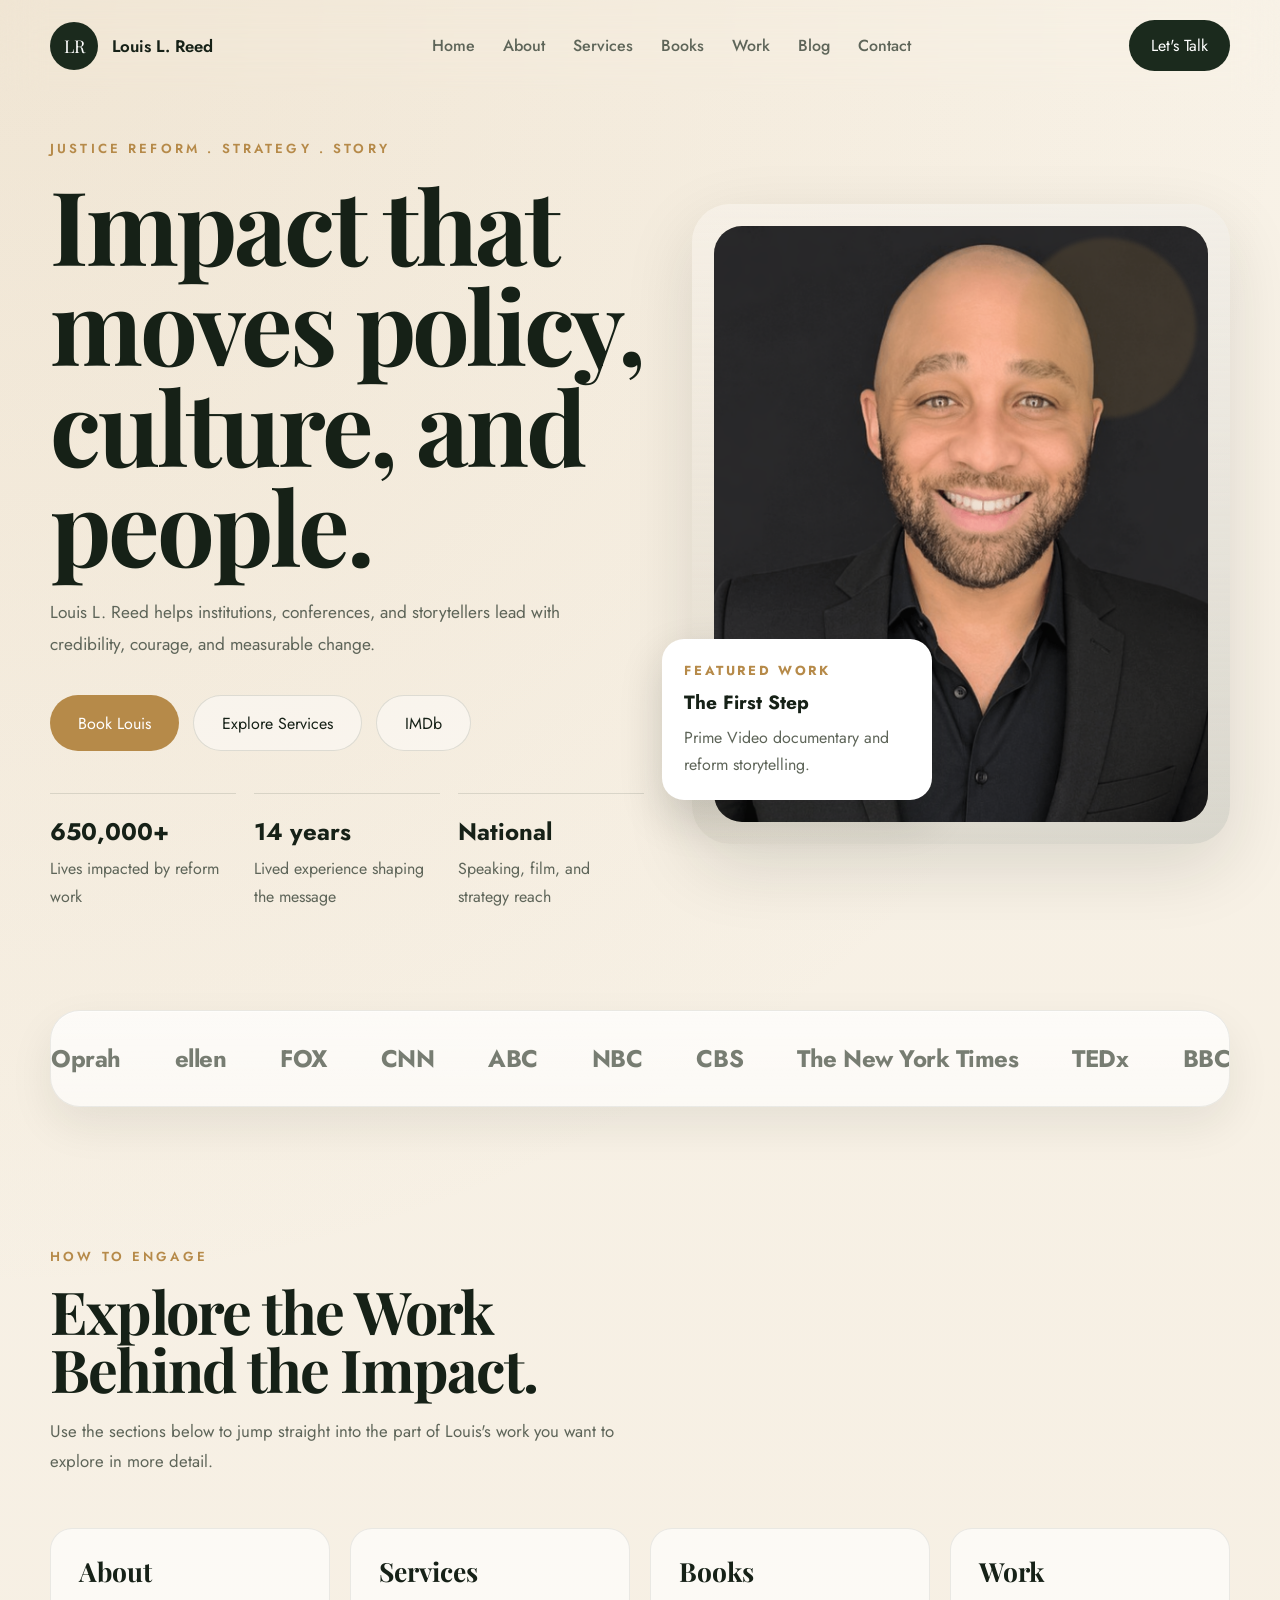
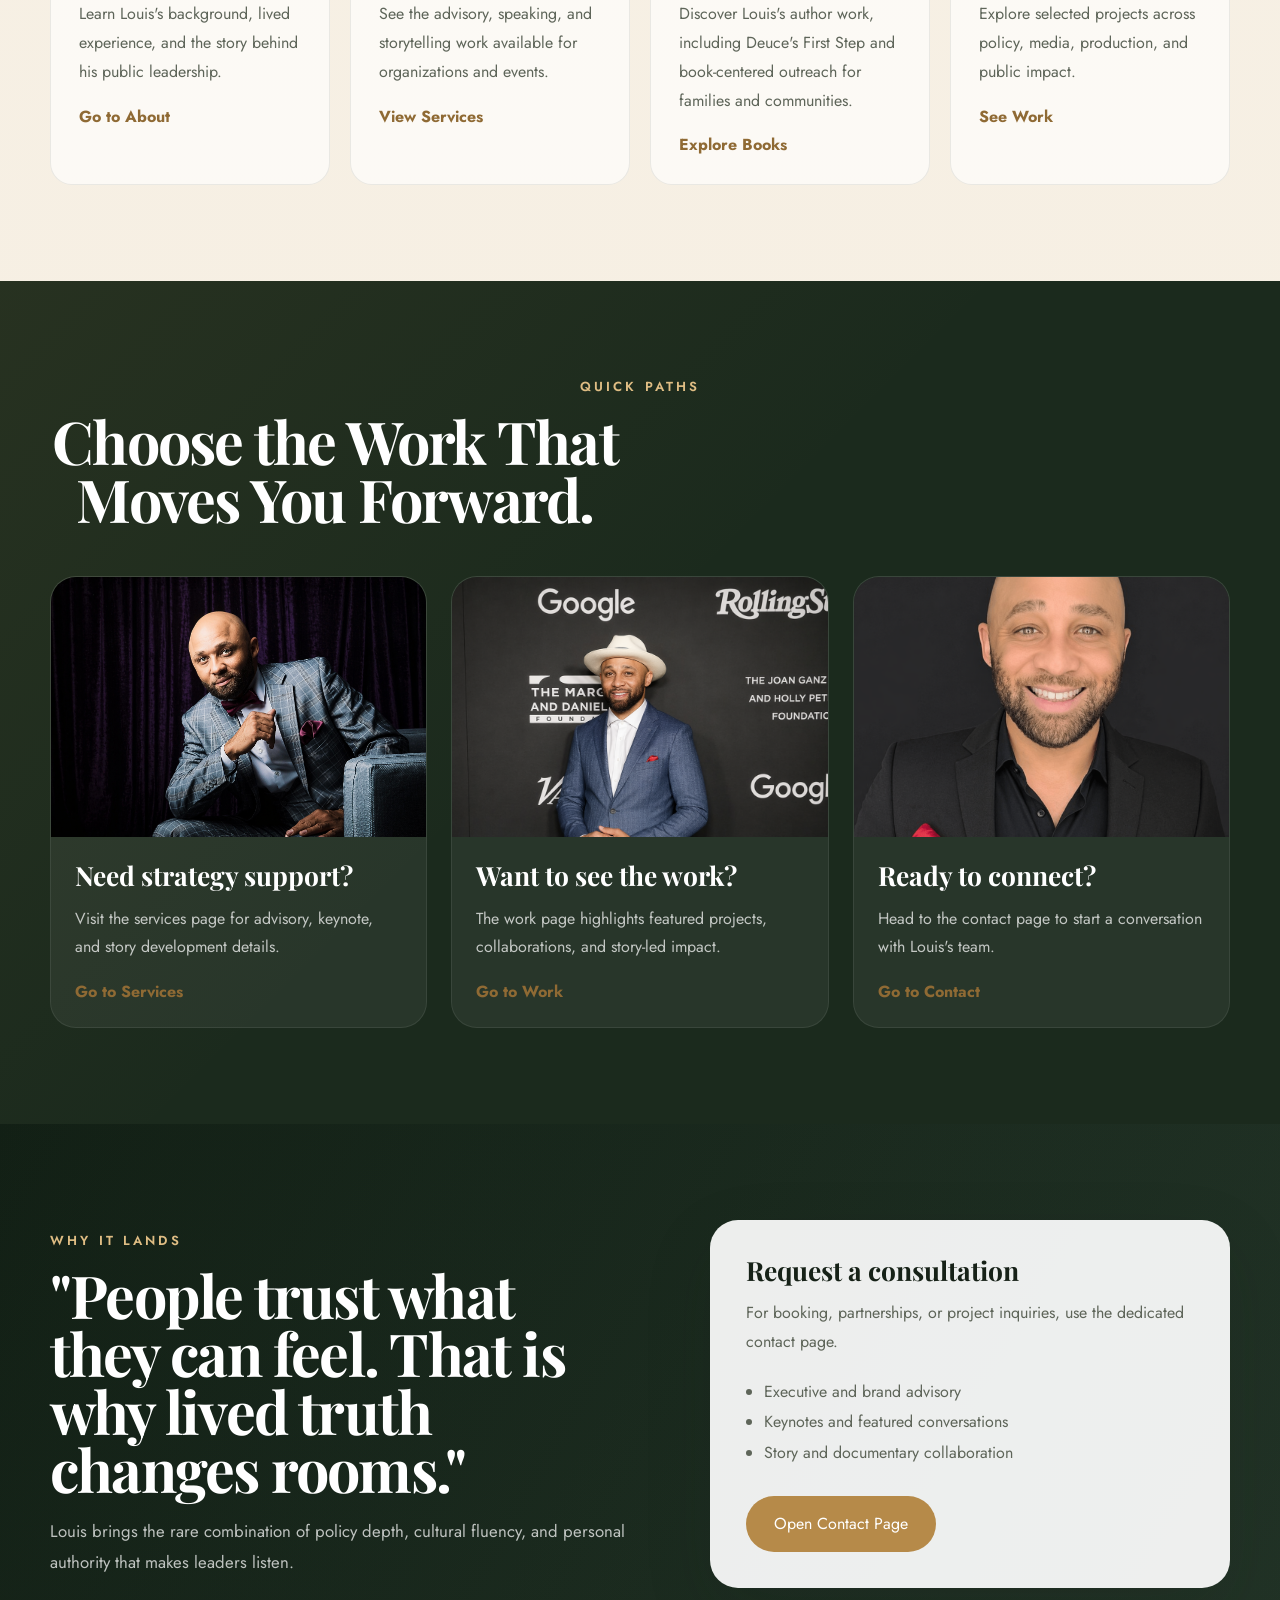
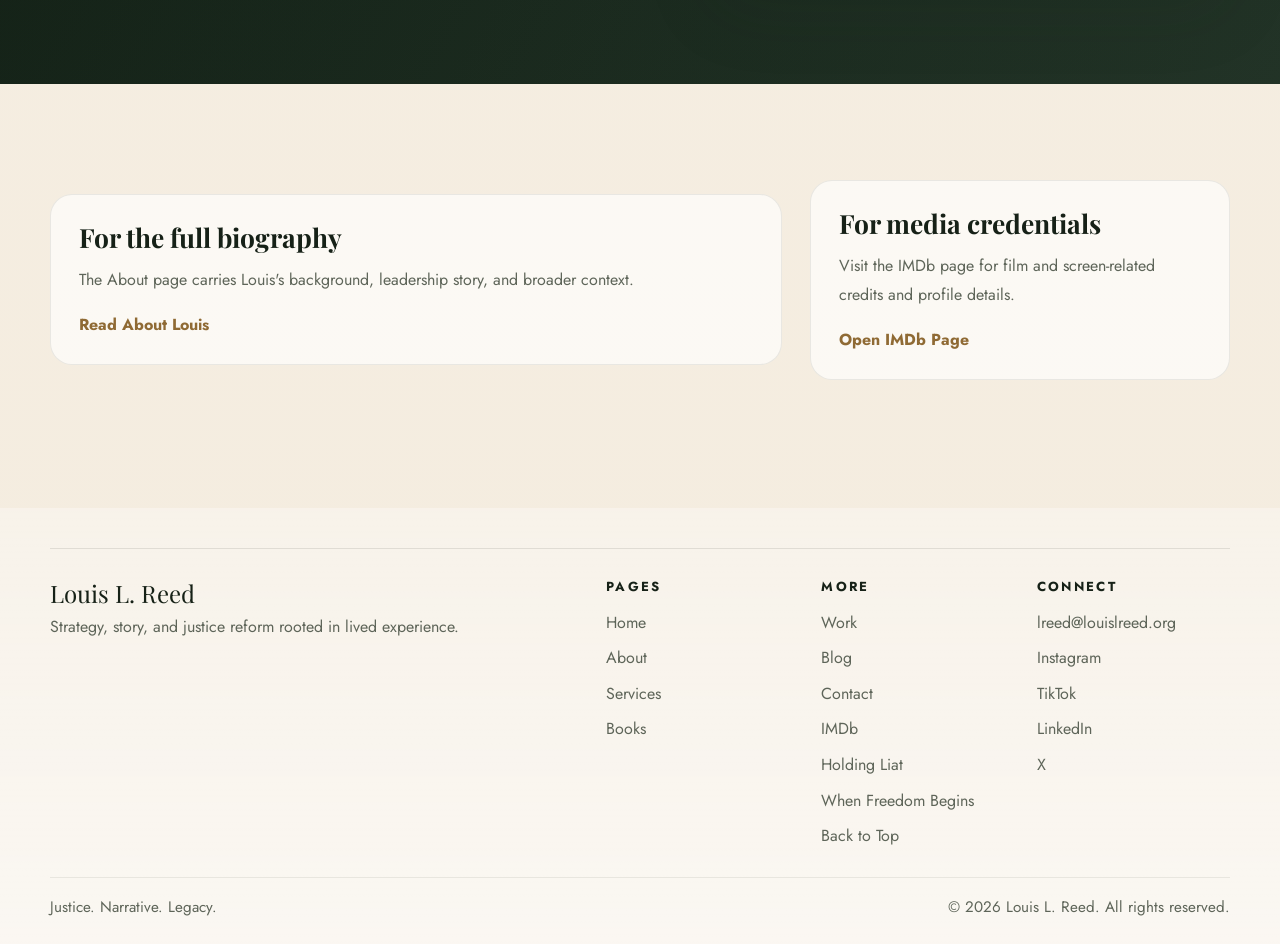
==== commit a302f46c: "updated one" ====
--- a/index.html
+++ b/index.html
@@ -1,397 +1,363 @@
 <!doctype html>
 <html lang="en">
-  <head>
-    <meta charset="UTF-8" />
-    <meta name="viewport" content="width=device-width, initial-scale=1.0" />
-    <meta
-      name="description"
-      content="Louis L. Reed - Social impact strategist, filmmaker, and justice reform architect helping organizations shape policy, narrative, and lasting cultural change."
-    />
-    <meta
-      property="og:title"
-      content="Louis L. Reed | Strategy, Story, and Justice Reform"
-    />
-    <meta
-      property="og:description"
-      content="Partner with Louis L. Reed for keynote speaking, culture-shifting strategy, and story-led impact work."
-    />
-    <meta property="og:type" content="website" />
-    <meta property="og:url" content="https://www.louislreed.org" />
-    <meta
-      property="og:image"
-      content="https://www.louislreed.org/img-hero-background.png"
-    />
-    <meta name="twitter:card" content="summary_large_image" />
-    <meta
-      name="twitter:title"
-      content="Louis L. Reed | Strategy, Story, and Justice Reform"
-    />
-    <meta
-      name="twitter:description"
-      content="Justice reform insight, story-led strategy, and keynote speaking rooted in lived experience."
-    />
-    <meta
-      name="twitter:image"
-      content="https://www.louislreed.org/img-hero-background.png"
-    />
-    <link rel="canonical" href="https://www.louislreed.org/" />
-    <title>Louis L. Reed | Strategy, Story, and Justice Reform</title>
-    <link rel="preconnect" href="https://fonts.googleapis.com" />
-    <link rel="preconnect" href="https://fonts.gstatic.com" crossorigin />
-    <link
-      href="https://fonts.googleapis.com/css2?family=Jost:wght@400;500;600;700&family=Playfair+Display:wght@600;700;800&display=swap"
-      rel="stylesheet"
-    />
-    <link rel="stylesheet" href="style.css" />
-  </head>
-  <body>
-    <div class="site-shell">
-      <nav id="navbar" class="navbar" aria-label="Main navigation">
-        <div class="container nav-inner">
-          <a href="#hero" class="brand-mark" aria-label="Louis L. Reed home">
-            <span class="brand-mark__monogram">LR</span>
-            <span class="brand-mark__text">Louis L. Reed</span>
-          </a>
-
-          <div class="nav-links">
-            <a href="index.html" class="nav-link active">Home</a>
-            <a href="about.html" class="nav-link">About</a>
-            <a href="services.html" class="nav-link">Services</a>
-            <a href="books.html" class="nav-link">Books</a>
-            <a href="work.html" class="nav-link">Work</a>
-            <a href="blog.html" class="nav-link">Blog</a>
-            <a href="contact.html" class="nav-link">Contact</a>
-          </div>
-
-          <a href="contact.html" class="nav-cta">Let's Talk</a>
-
-          <button
-            class="nav-hamburger"
-            id="nav-hamburger"
-            aria-label="Open menu"
-            aria-expanded="false"
-          >
-            <span></span>
-            <span></span>
-            <span></span>
-          </button>
-        </div>
-      </nav>
-
-      <div class="mobile-menu" id="mobile-menu" aria-hidden="true">
-        <a href="index.html" class="mobile-link">Home</a>
-        <a href="about.html" class="mobile-link">About</a>
-        <a href="services.html" class="mobile-link">Services</a>
-        <a href="books.html" class="mobile-link">Books</a>
-        <a href="work.html" class="mobile-link">Work</a>
-        <a href="blog.html" class="mobile-link">Blog</a>
-        <a href="contact.html" class="mobile-link mobile-link-cta">Let's Talk</a>
+
+<head>
+  <meta charset="UTF-8" />
+  <meta name="viewport" content="width=device-width, initial-scale=1.0" />
+  <meta name="description"
+    content="Louis L. Reed - Social impact strategist, filmmaker, and justice reform architect helping organizations shape policy, narrative, and lasting cultural change." />
+  <meta property="og:title" content="Louis L. Reed | Strategy, Story, and Justice Reform" />
+  <meta property="og:description"
+    content="Partner with Louis L. Reed for keynote speaking, culture-shifting strategy, and story-led impact work." />
+  <meta property="og:type" content="website" />
+  <meta property="og:url" content="https://www.louislreed.org" />
+  <meta property="og:image" content="https://www.louislreed.org/img-hero-background.png" />
+  <meta name="twitter:card" content="summary_large_image" />
+  <meta name="twitter:title" content="Louis L. Reed | Strategy, Story, and Justice Reform" />
+  <meta name="twitter:description"
+    content="Justice reform insight, story-led strategy, and keynote speaking rooted in lived experience." />
+  <meta name="twitter:image" content="https://www.louislreed.org/img-hero-background.png" />
+  <link rel="canonical" href="https://www.louislreed.org/" />
+  <title>Louis L. Reed | Strategy, Story, and Justice Reform</title>
+  <link rel="preconnect" href="https://fonts.googleapis.com" />
+  <link rel="preconnect" href="https://fonts.gstatic.com" crossorigin />
+  <link
+    href="https://fonts.googleapis.com/css2?family=Jost:wght@400;500;600;700&family=Playfair+Display:wght@600;700;800&display=swap"
+    rel="stylesheet" />
+  <link rel="stylesheet" href="style.css" />
+</head>
+
+<body>
+  <div class="site-shell">
+    <nav id="navbar" class="navbar" aria-label="Main navigation">
+      <div class="container nav-inner">
+        <a href="#hero" class="brand-mark" aria-label="Louis L. Reed home">
+          <span class="brand-mark__monogram">LR</span>
+          <span class="brand-mark__text">Louis L. Reed</span>
+        </a>
+
+        <div class="nav-links">
+          <a href="index.html" class="nav-link active">Home</a>
+          <a href="about.html" class="nav-link">About</a>
+          <a href="services.html" class="nav-link">Services</a>
+          <a href="books.html" class="nav-link">Books</a>
+          <a href="work.html" class="nav-link">Work</a>
+          <a href="blog.html" class="nav-link">Blog</a>
+          <a href="contact.html" class="nav-link">Contact</a>
+        </div>
+
+        <a href="contact.html" class="nav-cta">Let's Talk</a>
+
+        <button class="nav-hamburger" id="nav-hamburger" aria-label="Open menu" aria-expanded="false">
+          <span></span>
+          <span></span>
+          <span></span>
+        </button>
       </div>
-      <main>
-        <section id="hero" class="hero">
-          <div class="container hero-grid">
-            <div class="hero-copy">
-              <p class="eyebrow reveal-up">Justice Reform . Strategy . Story</p>
-              <h1 class="hero-title reveal-up delay-1">
-                Impact that moves
-                policy, culture,
-                and people.
-              </h1>
-              <p class="hero-text reveal-up delay-2">
-                Louis L. Reed helps institutions, conferences, and storytellers
-                lead with credibility, courage, and measurable change.
+    </nav>
+
+    <div class="mobile-menu" id="mobile-menu" aria-hidden="true">
+      <a href="index.html" class="mobile-link">Home</a>
+      <a href="about.html" class="mobile-link">About</a>
+      <a href="services.html" class="mobile-link">Services</a>
+      <a href="books.html" class="mobile-link">Books</a>
+      <a href="work.html" class="mobile-link">Work</a>
+      <a href="blog.html" class="mobile-link">Blog</a>
+      <a href="contact.html" class="mobile-link mobile-link-cta">Let's Talk</a>
+    </div>
+    <main>
+      <section id="hero" class="hero">
+        <div class="container hero-grid">
+          <div class="hero-copy">
+            <p class="eyebrow reveal-up">Justice Reform . Strategy . Story</p>
+            <h1 class="hero-title reveal-up delay-1">
+              Impact that moves
+              policy, culture,
+              and people.
+            </h1>
+            <p class="hero-text reveal-up delay-2">
+              Louis L. Reed helps institutions, conferences, and storytellers
+              lead with credibility, courage, and measurable change.
+            </p>
+
+            <div class="hero-actions reveal-up delay-3">
+              <a href="contact.html" class="button button-primary">Book Louis</a>
+              <a href="services.html" class="button button-secondary">Explore Services</a>
+              <a href="imdb.html" class="button button-secondary">IMDb</a>
+            </div>
+
+            <div class="hero-stat-row reveal-up delay-4">
+              <div class="hero-stat">
+                <strong>650,000+</strong>
+                <span>Lives impacted by reform work</span>
+              </div>
+              <div class="hero-stat">
+                <strong>14 years</strong>
+                <span>Lived experience shaping the message</span>
+              </div>
+              <div class="hero-stat">
+                <strong>National</strong>
+                <span>Speaking, film, and strategy reach</span>
+              </div>
+            </div>
+          </div>
+
+          <div class="hero-visual reveal-right">
+            <div class="hero-photo-frame">
+              <img src="profile-main.png" class="hero-photo" alt="Portrait of Louis Reed smiling" />
+              <div class="hero-floating-card">
+                <span class="hero-floating-card__label">Featured Work</span>
+                <strong>The First Step</strong>
+                <p>Prime Video documentary and reform storytelling.</p>
+              </div>
+            </div>
+          </div>
+        </div>
+      </section>
+
+      <section class="trust-bar" aria-label="Trusted by">
+        <div class="container trust-bar__frame">
+          <div class="trust-bar__track">
+            <div class="trust-bar__group">
+              <span class="trust-logo">Oprah</span>
+              <span class="trust-logo">ellen</span>
+              <span class="trust-logo">FOX</span>
+              <span class="trust-logo">CNN</span>
+              <span class="trust-logo">ABC</span>
+              <span class="trust-logo">NBC</span>
+              <span class="trust-logo">CBS</span>
+              <span class="trust-logo">The New York Times</span>
+              <span class="trust-logo">TEDx</span>
+              <span class="trust-logo">BBC</span>
+              <span class="trust-logo">Forbes</span>
+              <span class="trust-logo">Entrepreneur</span>
+              <span class="trust-logo">USA Today</span>
+              <span class="trust-logo">Inc.</span>
+              <span class="trust-logo">TIME</span>
+              <span class="trust-logo">Fast Company</span>
+              <span class="trust-logo">The Wall Street Journal</span>
+            </div>
+            <div class="trust-bar__group" aria-hidden="true">
+              <span class="trust-logo">Oprah</span>
+              <span class="trust-logo">ellen</span>
+              <span class="trust-logo">FOX</span>
+              <span class="trust-logo">CNN</span>
+              <span class="trust-logo">ABC</span>
+              <span class="trust-logo">NBC</span>
+              <span class="trust-logo">CBS</span>
+              <span class="trust-logo">The New York Times</span>
+              <span class="trust-logo">TEDx</span>
+              <span class="trust-logo">BBC</span>
+              <span class="trust-logo">Forbes</span>
+              <span class="trust-logo">Entrepreneur</span>
+              <span class="trust-logo">USA Today</span>
+              <span class="trust-logo">Inc.</span>
+              <span class="trust-logo">TIME</span>
+              <span class="trust-logo">Fast Company</span>
+              <span class="trust-logo">The Wall Street Journal</span>
+            </div>
+          </div>
+        </div>
+      </section>
+
+      <section class="section section-light">
+        <div class="container section-heading section-heading-left">
+          <p class="eyebrow">How to Engage</p>
+          <h2 class="section-title">
+            Explore the Work Behind the Impact.
+          </h2>
+          <p class="section-text">
+            Use the sections below to jump straight into the part of Louis's
+            work you want to explore in more detail.
+          </p>
+        </div>
+
+        <div class="container feature-grid">
+          <article class="feature-card reveal-up">
+            <h3>About</h3>
+            <p>
+              Learn Louis's background, lived experience, and the story behind
+              his public leadership.
+            </p>
+            <a href="about.html" class="blog-card__link">Go to About</a>
+          </article>
+          <article class="feature-card reveal-up delay-1">
+            <h3>Services</h3>
+            <p>
+              See the advisory, speaking, and storytelling work available for
+              organizations and events.
+            </p>
+            <a href="services.html" class="blog-card__link">View Services</a>
+          </article>
+          <article class="feature-card reveal-up delay-2">
+            <h3>Books</h3>
+            <p>
+              Discover Louis's author work, including Deuce's First Step and
+              book-centered outreach for families and communities.
+            </p>
+            <a href="books.html" class="blog-card__link">Explore Books</a>
+          </article>
+          <article class="feature-card reveal-up delay-3">
+            <h3>Work</h3>
+            <p>
+              Explore selected projects across policy, media, production, and
+              public impact.
+            </p>
+            <a href="work.html" class="blog-card__link">See Work</a>
+          </article>
+        </div>
+      </section>
+
+      <section class="section section-dark">
+        <div class="container section-heading">
+          <p class="eyebrow eyebrow-light">Quick Paths</p>
+          <h2 class="section-title section-title-light">
+            Choose the Work That Moves You Forward.
+          </h2>
+        </div>
+
+        <div class="container services-grid">
+          <article class="service-card reveal-up">
+            <img src="img-strategy-new.png" alt="Strategic consulting session" class="service-card__image" />
+            <div class="service-card__body">
+              <h3>Need strategy support?</h3>
+              <p>
+                Visit the services page for advisory, keynote, and story
+                development details.
               </p>
-
-              <div class="hero-actions reveal-up delay-3">
-                <a href="contact.html" class="button button-primary">Book Louis</a>
-                <a href="services.html" class="button button-secondary">Explore Services</a>
-                <a href="imdb.html" class="button button-secondary">IMDb</a>
-              </div>
-
-              <div class="hero-stat-row reveal-up delay-4">
-                <div class="hero-stat">
-                  <strong>650,000+</strong>
-                  <span>Lives impacted by reform work</span>
-                </div>
-                <div class="hero-stat">
-                  <strong>14 years</strong>
-                  <span>Lived experience shaping the message</span>
-                </div>
-                <div class="hero-stat">
-                  <strong>National</strong>
-                  <span>Speaking, film, and strategy reach</span>
-                </div>
-              </div>
-            </div>
-
-            <div class="hero-visual reveal-right">
-              <div class="hero-photo-frame">
-                <img
-                  src="profile-main.png"
-                  class="hero-photo"
-                  alt="Portrait of Louis Reed smiling"
-                />
-                <div class="hero-floating-card">
-                  <span class="hero-floating-card__label">Featured Work</span>
-                  <strong>The First Step</strong>
-                  <p>Prime Video documentary and reform storytelling.</p>
-                </div>
-              </div>
-            </div>
-          </div>
-        </section>
-
-        <section class="trust-bar" aria-label="Trusted by">
-          <div class="container trust-bar__frame">
-            <div class="trust-bar__track">
-              <div class="trust-bar__group">
-                <span class="trust-logo">Oprah</span>
-                <span class="trust-logo">ellen</span>
-                <span class="trust-logo">FOX</span>
-                <span class="trust-logo">CNN</span>
-                <span class="trust-logo">ABC</span>
-                <span class="trust-logo">NBC</span>
-                <span class="trust-logo">CBS</span>
-                <span class="trust-logo">The New York Times</span>
-                <span class="trust-logo">TEDx</span>
-                <span class="trust-logo">BBC</span>
-                <span class="trust-logo">Forbes</span>
-                <span class="trust-logo">Entrepreneur</span>
-                <span class="trust-logo">USA Today</span>
-                <span class="trust-logo">Inc.</span>
-                <span class="trust-logo">TIME</span>
-                <span class="trust-logo">Fast Company</span>
-                <span class="trust-logo">The Wall Street Journal</span>
-              </div>
-              <div class="trust-bar__group" aria-hidden="true">
-                <span class="trust-logo">Oprah</span>
-                <span class="trust-logo">ellen</span>
-                <span class="trust-logo">FOX</span>
-                <span class="trust-logo">CNN</span>
-                <span class="trust-logo">ABC</span>
-                <span class="trust-logo">NBC</span>
-                <span class="trust-logo">CBS</span>
-                <span class="trust-logo">The New York Times</span>
-                <span class="trust-logo">TEDx</span>
-                <span class="trust-logo">BBC</span>
-                <span class="trust-logo">Forbes</span>
-                <span class="trust-logo">Entrepreneur</span>
-                <span class="trust-logo">USA Today</span>
-                <span class="trust-logo">Inc.</span>
-                <span class="trust-logo">TIME</span>
-                <span class="trust-logo">Fast Company</span>
-                <span class="trust-logo">The Wall Street Journal</span>
-              </div>
-            </div>
-          </div>
-        </section>
-
-        <section class="section section-light">
-          <div class="container section-heading section-heading-left">
-            <p class="eyebrow">Explore The Site</p>
-            <h2 class="section-title">
-              The homepage now gives the overview. Each topic has its own page.
+              <a href="services.html" class="blog-card__link">Go to Services</a>
+            </div>
+          </article>
+
+          <article class="service-card reveal-up delay-1">
+            <img src="img-film-service-new.png" alt="Film and story production work"
+              class="service-card__image service-card__image--top" />
+            <div class="service-card__body">
+              <h3>Want to see the work?</h3>
+              <p>
+                The work page highlights featured projects, collaborations, and
+                story-led impact.
+              </p>
+              <a href="work.html" class="blog-card__link">Go to Work</a>
+            </div>
+          </article>
+
+          <article class="service-card reveal-up delay-2">
+            <img src="img-speaking-new.png" alt="Louis Reed speaking on stage" class="service-card__image" />
+            <div class="service-card__body">
+              <h3>Ready to connect?</h3>
+              <p>
+                Head to the contact page to start a conversation with Louis's
+                team.
+              </p>
+              <a href="contact.html" class="blog-card__link">Go to Contact</a>
+            </div>
+          </article>
+        </div>
+      </section>
+
+      <section class="section consultation-band">
+        <div class="container consultation-grid">
+          <div class="consultation-quote reveal-left">
+            <p class="eyebrow eyebrow-light">Why It Lands</p>
+            <h2 class="section-title section-title-light">
+              "People trust what they can feel. That is why lived truth
+              changes rooms."
             </h2>
-            <p class="section-text">
-              Use the sections below to jump straight into the part of Louis's
-              work you want to explore in more detail.
-            </p>
-          </div>
-
-          <div class="container feature-grid">
-            <article class="feature-card reveal-up">
-              <h3>About</h3>
-              <p>
-                Learn Louis's background, lived experience, and the story behind
-                his public leadership.
-              </p>
-              <a href="about.html" class="blog-card__link">Go to About</a>
-            </article>
-            <article class="feature-card reveal-up delay-1">
-              <h3>Services</h3>
-              <p>
-                See the advisory, speaking, and storytelling work available for
-                organizations and events.
-              </p>
-              <a href="services.html" class="blog-card__link">View Services</a>
-            </article>
-            <article class="feature-card reveal-up delay-2">
-              <h3>Books</h3>
-              <p>
-                Discover Louis's author work, including Deuce's First Step and
-                book-centered outreach for families and communities.
-              </p>
-              <a href="books.html" class="blog-card__link">Explore Books</a>
-            </article>
-            <article class="feature-card reveal-up delay-3">
-              <h3>Work</h3>
-              <p>
-                Explore selected projects across policy, media, production, and
-                public impact.
-              </p>
-              <a href="work.html" class="blog-card__link">See Work</a>
-            </article>
-          </div>
-        </section>
-
-        <section class="section section-dark">
-          <div class="container section-heading">
-            <p class="eyebrow eyebrow-light">Quick Paths</p>
-            <h2 class="section-title section-title-light">
-              Start with the page that matches what you need.
-            </h2>
-          </div>
-
-          <div class="container services-grid">
-            <article class="service-card reveal-up">
-              <img
-                src="img-strategy-new.png"
-                alt="Strategic consulting session"
-                class="service-card__image"
-              />
-              <div class="service-card__body">
-                <h3>Need strategy support?</h3>
-                <p>
-                  Visit the services page for advisory, keynote, and story
-                  development details.
-                </p>
-                <a href="services.html" class="blog-card__link">Go to Services</a>
-              </div>
-            </article>
-
-            <article class="service-card reveal-up delay-1">
-              <img
-                src="img-film-service-new.png"
-                alt="Film and story production work"
-                class="service-card__image service-card__image--top"
-              />
-              <div class="service-card__body">
-                <h3>Want to see the work?</h3>
-                <p>
-                  The work page highlights featured projects, collaborations, and
-                  story-led impact.
-                </p>
-                <a href="work.html" class="blog-card__link">Go to Work</a>
-              </div>
-            </article>
-
-            <article class="service-card reveal-up delay-2">
-              <img
-                src="img-speaking-new.png"
-                alt="Louis Reed speaking on stage"
-                class="service-card__image"
-              />
-              <div class="service-card__body">
-                <h3>Ready to connect?</h3>
-                <p>
-                  Head to the contact page to start a conversation with Louis's
-                  team.
-                </p>
-                <a href="contact.html" class="blog-card__link">Go to Contact</a>
-              </div>
-            </article>
-          </div>
-        </section>
-
-        <section class="section consultation-band">
-          <div class="container consultation-grid">
-            <div class="consultation-quote reveal-left">
-              <p class="eyebrow eyebrow-light">Why It Lands</p>
-              <h2 class="section-title section-title-light">
-                "People trust what they can feel. That is why lived truth
-                changes rooms."
-              </h2>
-              <p class="section-text section-text-light">
-                Louis brings the rare combination of policy depth, cultural
-                fluency, and personal authority that makes leaders listen.
-              </p>
-            </div>
-
-            <div class="consultation-panel reveal-right">
-              <h3>Request a consultation</h3>
-              <p>
-                For booking, partnerships, or project inquiries, use the
-                dedicated contact page.
-              </p>
-              <ul class="consultation-list">
-                <li>Executive and brand advisory</li>
-                <li>Keynotes and featured conversations</li>
-                <li>Story and documentary collaboration</li>
-              </ul>
-              <a href="contact.html" class="button button-primary">Open Contact Page</a>
-            </div>
-          </div>
-        </section>
-
-        <section class="section section-light">
-          <div class="container two-column-copy">
-            <div class="feature-card reveal-up">
-              <h3>For the full biography</h3>
-              <p>
-                The About page carries Louis's background, leadership story, and
-                broader context.
-              </p>
-              <a href="about.html" class="blog-card__link">Read About Louis</a>
-            </div>
-            <div class="feature-card reveal-up delay-1">
-              <h3>For media credentials</h3>
-              <p>
-                Visit the IMDb page for film and screen-related credits and
-                profile details.
-              </p>
-              <a href="imdb.html" class="blog-card__link">Open IMDb Page</a>
-            </div>
-          </div>
-        </section>
-      </main>
-<footer class="footer">
-        <div class="container footer-inner">
-          <div class="footer-brand-block">
-            <p class="footer-brand">Louis L. Reed</p>
-            <p class="footer-copy">
-              Strategy, story, and justice reform rooted in lived experience.
-            </p>
-          </div>
-          <div class="footer-links">
-            <div class="footer-column">
-              <p class="footer-heading">Pages</p>
-              <a href="index.html" class="footer-link">Home</a>
-              <a href="about.html" class="footer-link">About</a>
-              <a href="services.html" class="footer-link">Services</a>
-              <a href="books.html" class="footer-link">Books</a>
-            </div>
-            <div class="footer-column">
-              <p class="footer-heading">More</p>
-              <a href="work.html" class="footer-link">Work</a>
-              <a href="blog.html" class="footer-link">Blog</a>
-              <a href="contact.html" class="footer-link">Contact</a>
-              <a href="imdb.html" class="footer-link">IMDb</a>
-              <a href="holding-liat.html" class="footer-link">Holding Liat</a>
-              <a href="when-freedom-begins.html" class="footer-link">When Freedom Begins</a>
-              <a href="#hero" class="footer-link">Back to Top</a>
-            </div>
-            <div class="footer-column">
-              <p class="footer-heading">Connect</p>
-              <a href="mailto:lreed@louislreed.org" class="footer-link">lreed@louislreed.org</a>
-              <a
-                href="https://www.instagram.com/heinspires4real"
-                target="_blank"
-                rel="noopener noreferrer"
-                class="footer-link"
-              >
-                Instagram
-              </a>
-            </div>
-          </div>
-        </div>
-        <div class="container footer-bottom">
-          <p class="footer-note">Justice. Narrative. Legacy.</p>
-          <p class="footer-note">&copy; 2026 Louis L. Reed. All rights reserved.</p>
-        </div>
-      </footer>
-    </div>
-
-    <script src="main.js"></script>
-  </body>
+            <p class="section-text section-text-light">
+              Louis brings the rare combination of policy depth, cultural
+              fluency, and personal authority that makes leaders listen.
+            </p>
+          </div>
+
+          <div class="consultation-panel reveal-right">
+            <h3>Request a consultation</h3>
+            <p>
+              For booking, partnerships, or project inquiries, use the
+              dedicated contact page.
+            </p>
+            <ul class="consultation-list">
+              <li>Executive and brand advisory</li>
+              <li>Keynotes and featured conversations</li>
+              <li>Story and documentary collaboration</li>
+            </ul>
+            <a href="contact.html" class="button button-primary">Open Contact Page</a>
+          </div>
+        </div>
+      </section>
+
+      <section class="section section-light">
+        <div class="container two-column-copy">
+          <div class="feature-card reveal-up">
+            <h3>For the full biography</h3>
+            <p>
+              The About page carries Louis's background, leadership story, and
+              broader context.
+            </p>
+            <a href="about.html" class="blog-card__link">Read About Louis</a>
+          </div>
+          <div class="feature-card reveal-up delay-1">
+            <h3>For media credentials</h3>
+            <p>
+              Visit the IMDb page for film and screen-related credits and
+              profile details.
+            </p>
+            <a href="imdb.html" class="blog-card__link">Open IMDb Page</a>
+          </div>
+        </div>
+      </section>
+    </main>
+    <footer class="footer">
+      <div class="container footer-inner">
+        <div class="footer-brand-block">
+          <p class="footer-brand">Louis L. Reed</p>
+          <p class="footer-copy">
+            Strategy, story, and justice reform rooted in lived experience.
+          </p>
+        </div>
+        <div class="footer-links">
+          <div class="footer-column">
+            <p class="footer-heading">Pages</p>
+            <a href="index.html" class="footer-link">Home</a>
+            <a href="about.html" class="footer-link">About</a>
+            <a href="services.html" class="footer-link">Services</a>
+            <a href="books.html" class="footer-link">Books</a>
+          </div>
+          <div class="footer-column">
+            <p class="footer-heading">More</p>
+            <a href="work.html" class="footer-link">Work</a>
+            <a href="blog.html" class="footer-link">Blog</a>
+            <a href="contact.html" class="footer-link">Contact</a>
+            <a href="imdb.html" class="footer-link">IMDb</a>
+            <a href="holding-liat.html" class="footer-link">Holding Liat</a>
+            <a href="when-freedom-begins.html" class="footer-link">When Freedom Begins</a>
+            <a href="#hero" class="footer-link">Back to Top</a>
+          </div>
+          <div class="footer-column">
+            <p class="footer-heading">Connect</p>
+            <a href="mailto:lreed@louislreed.org" class="footer-link">lreed@louislreed.org</a>
+            <a href="https://www.instagram.com/heinspires4real" target="_blank" rel="noopener noreferrer"
+              class="footer-link">
+              Instagram
+            </a>
+            <a href="https://www.tiktok.com/heinspires4real" target="_blank" rel="noopener noreferrer"
+              class="footer-link">TikTok</a>
+            <a href="https://www.linkedin.com/in/louislreed" target="_blank" rel="noopener noreferrer"
+              class="footer-link">LinkedIn</a>
+            <a href="https://www.x.com/louislreed" target="_blank" rel="noopener noreferrer"
+              class="footer-link">X</a>
+          </div>
+        </div>
+      </div>
+      <div class="container footer-bottom">
+        <p class="footer-note">Justice. Narrative. Legacy.</p>
+        <p class="footer-note">&copy; 2026 Louis L. Reed. All rights reserved.</p>
+      </div>
+    </footer>
+  </div>
+
+  <script src="main.js"></script>
+</body>
+
 </html>
 
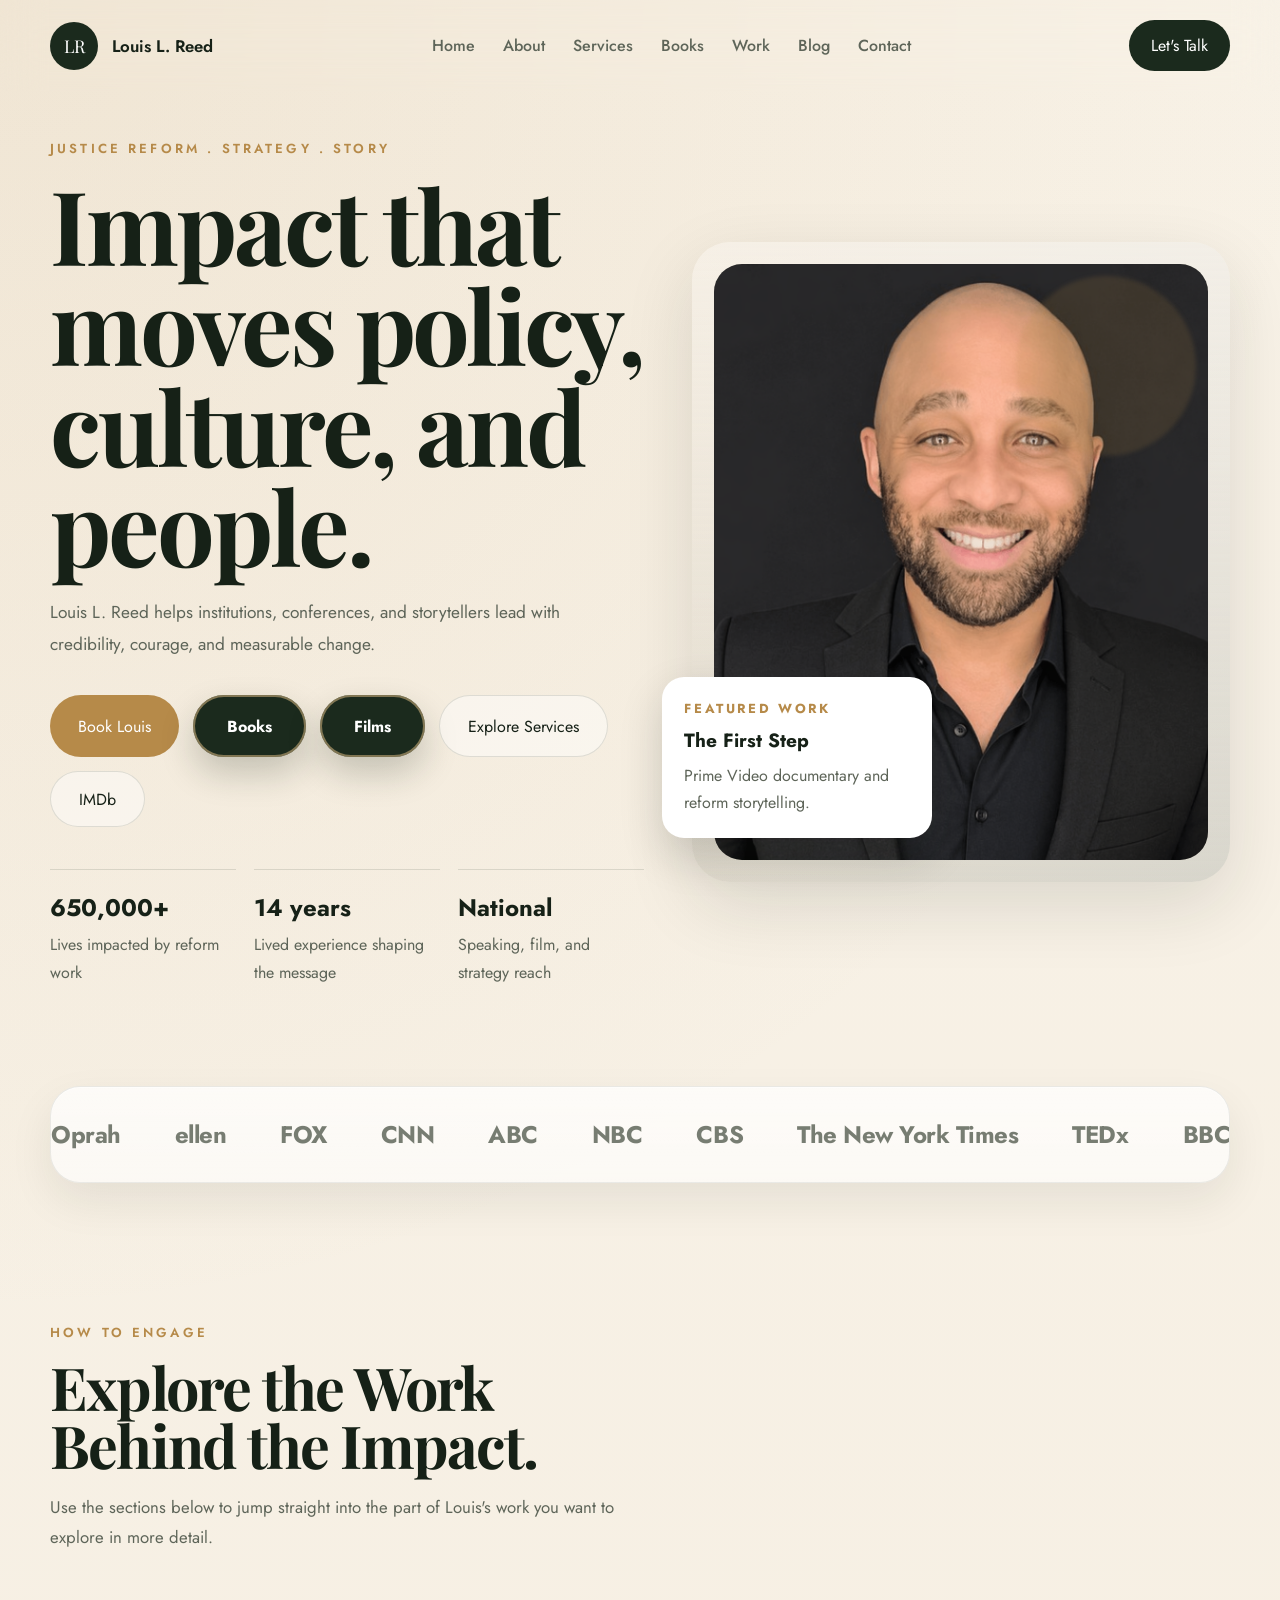
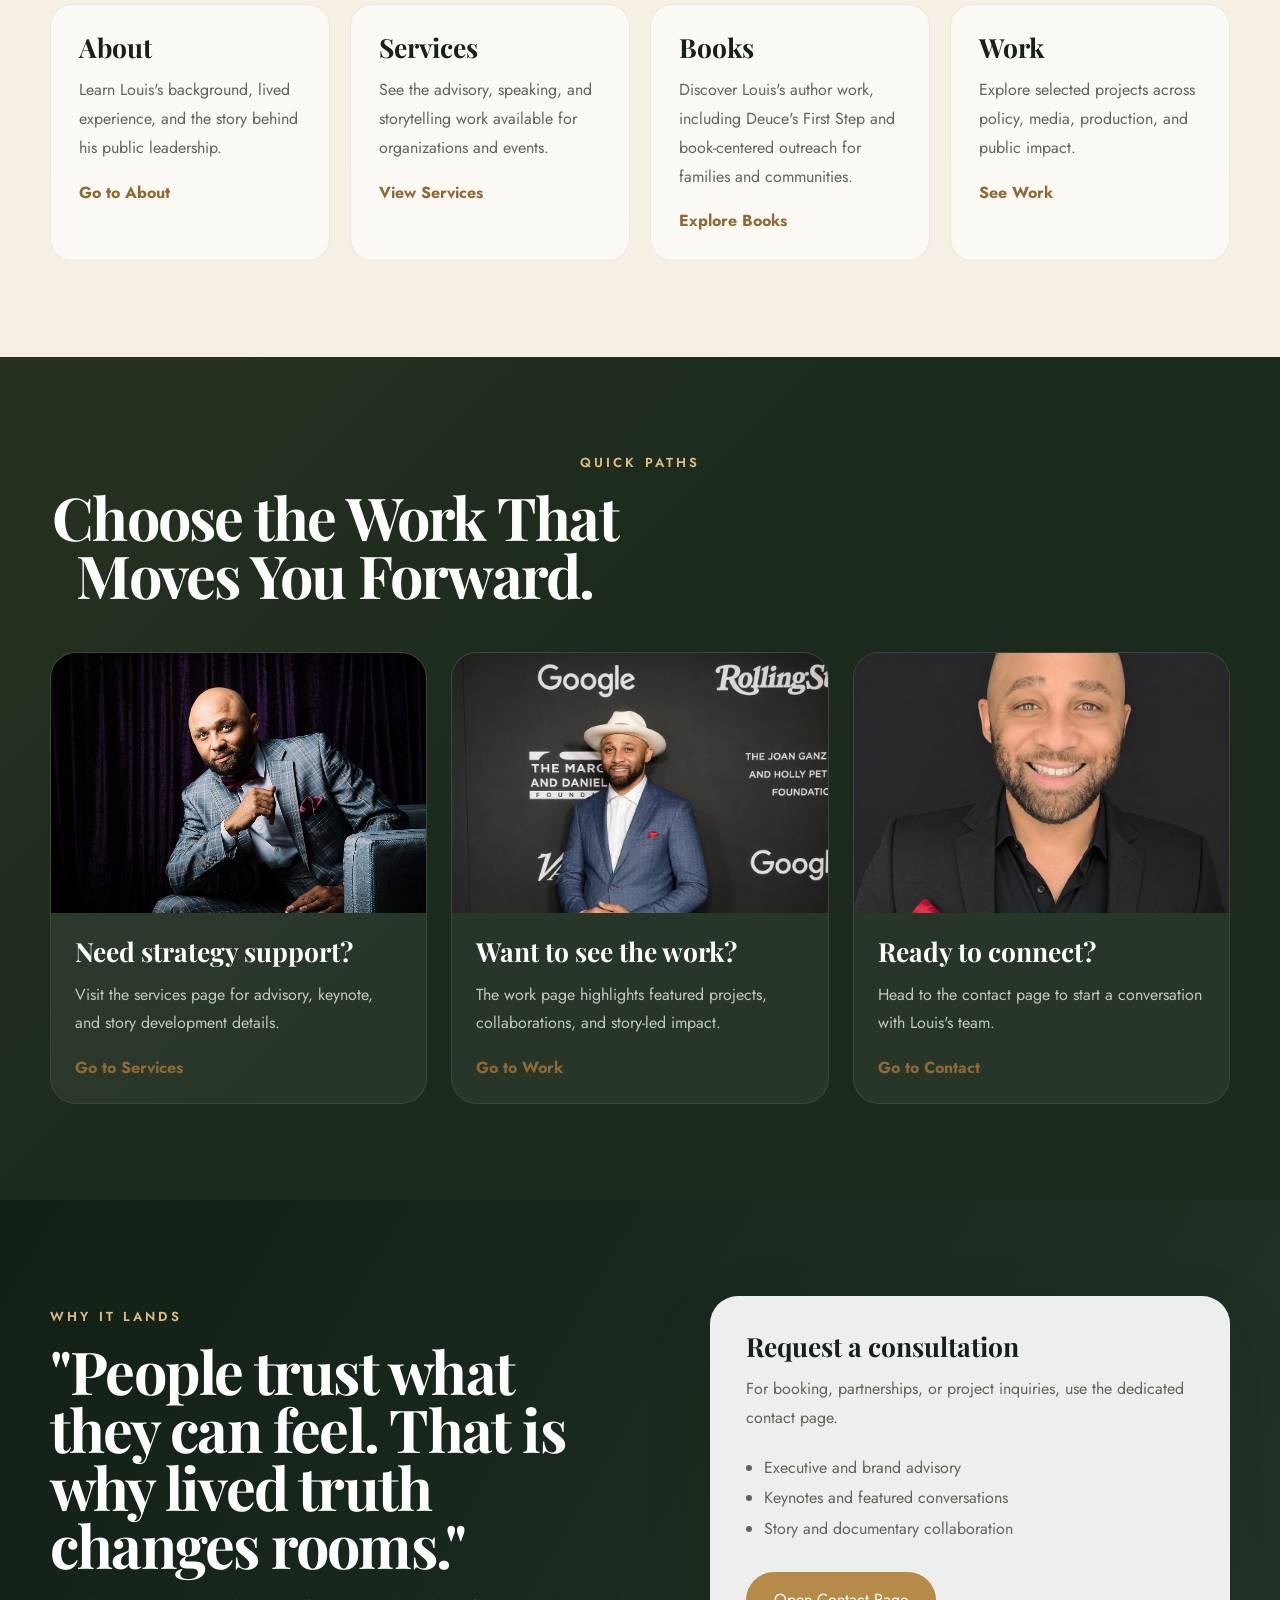
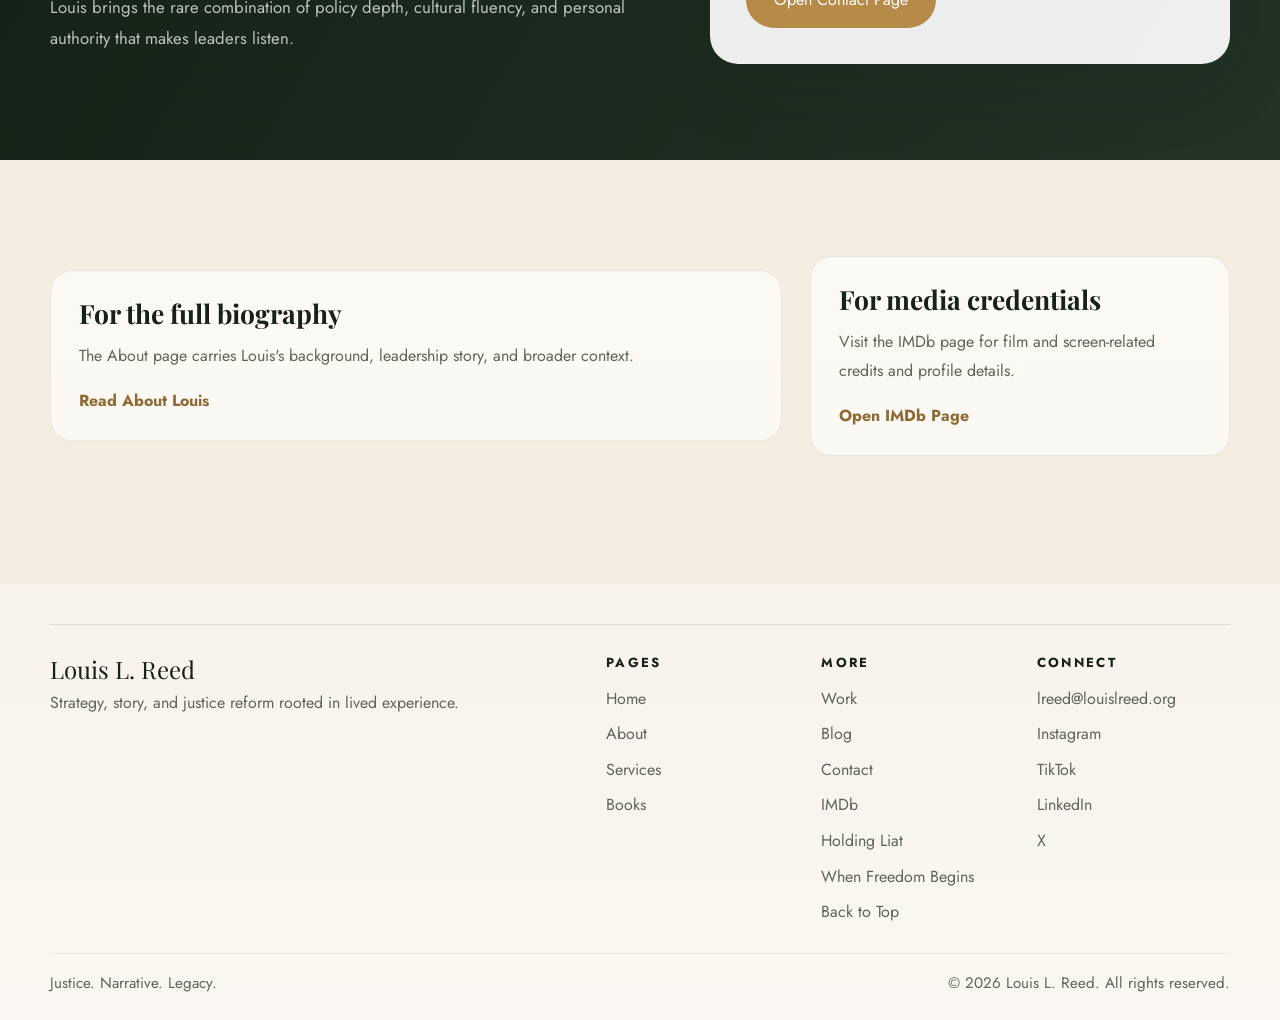
==== commit a9ae4f3c: "Add prominent books and films links" ====
--- a/index.html
+++ b/index.html
@@ -82,6 +82,8 @@
 
             <div class="hero-actions reveal-up delay-3">
               <a href="contact.html" class="button button-primary">Book Louis</a>
+              <a href="books.html" class="button button-featured">Books</a>
+              <a href="films.html" class="button button-featured">Films</a>
               <a href="services.html" class="button button-secondary">Explore Services</a>
               <a href="imdb.html" class="button button-secondary">IMDb</a>
             </div>
--- a/style.css
+++ b/style.css
@@ -306,6 +306,53 @@
   margin-top: 22px;
 }
 
+.film-grid {
+  display: grid;
+  grid-template-columns: repeat(3, minmax(0, 1fr));
+  gap: 22px;
+}
+
+.film-card {
+  display: flex;
+  flex-direction: column;
+  align-items: flex-start;
+  min-height: 100%;
+  padding: 28px;
+  border: 1px solid rgba(22, 33, 23, 0.08);
+  border-radius: 26px;
+  background:
+    linear-gradient(145deg, rgba(255, 255, 255, 0.92), rgba(240, 230, 212, 0.72)),
+    var(--surface);
+  box-shadow: 0 18px 50px rgba(23, 31, 23, 0.08);
+}
+
+.film-card__tag {
+  display: inline-block;
+  margin-bottom: 18px;
+  color: var(--brand);
+  font-size: 0.82rem;
+  font-weight: 700;
+  letter-spacing: 0.16em;
+  text-transform: uppercase;
+}
+
+.film-card h3 {
+  margin: 0 0 14px;
+  font-family: var(--font-heading);
+  font-size: 1.85rem;
+  line-height: 1.08;
+}
+
+.film-card p {
+  margin: 0 0 24px;
+  color: var(--muted);
+  line-height: 1.8;
+}
+
+.film-card .button {
+  margin-top: auto;
+}
+
 .button {
   display: inline-flex;
   align-items: center;
@@ -331,6 +378,24 @@
 
 .button-primary:hover {
   background: var(--brand-deep);
+}
+
+.button-featured {
+  min-height: 62px;
+  padding: 0 34px;
+  background: var(--panel);
+  color: var(--white);
+  font-weight: 700;
+  box-shadow:
+    0 16px 34px rgba(27, 42, 29, 0.22),
+    inset 0 0 0 2px rgba(223, 189, 132, 0.52);
+}
+
+.button-featured:hover {
+  background: var(--panel-soft);
+  box-shadow:
+    0 20px 42px rgba(27, 42, 29, 0.28),
+    inset 0 0 0 2px rgba(223, 189, 132, 0.74);
 }
 
 .button-secondary {
@@ -1251,6 +1316,7 @@
   .hero-stat-row,
   .services-grid,
   .feature-grid,
+  .film-grid,
   .blog-preview-grid,
   .form-row {
     grid-template-columns: 1fr;
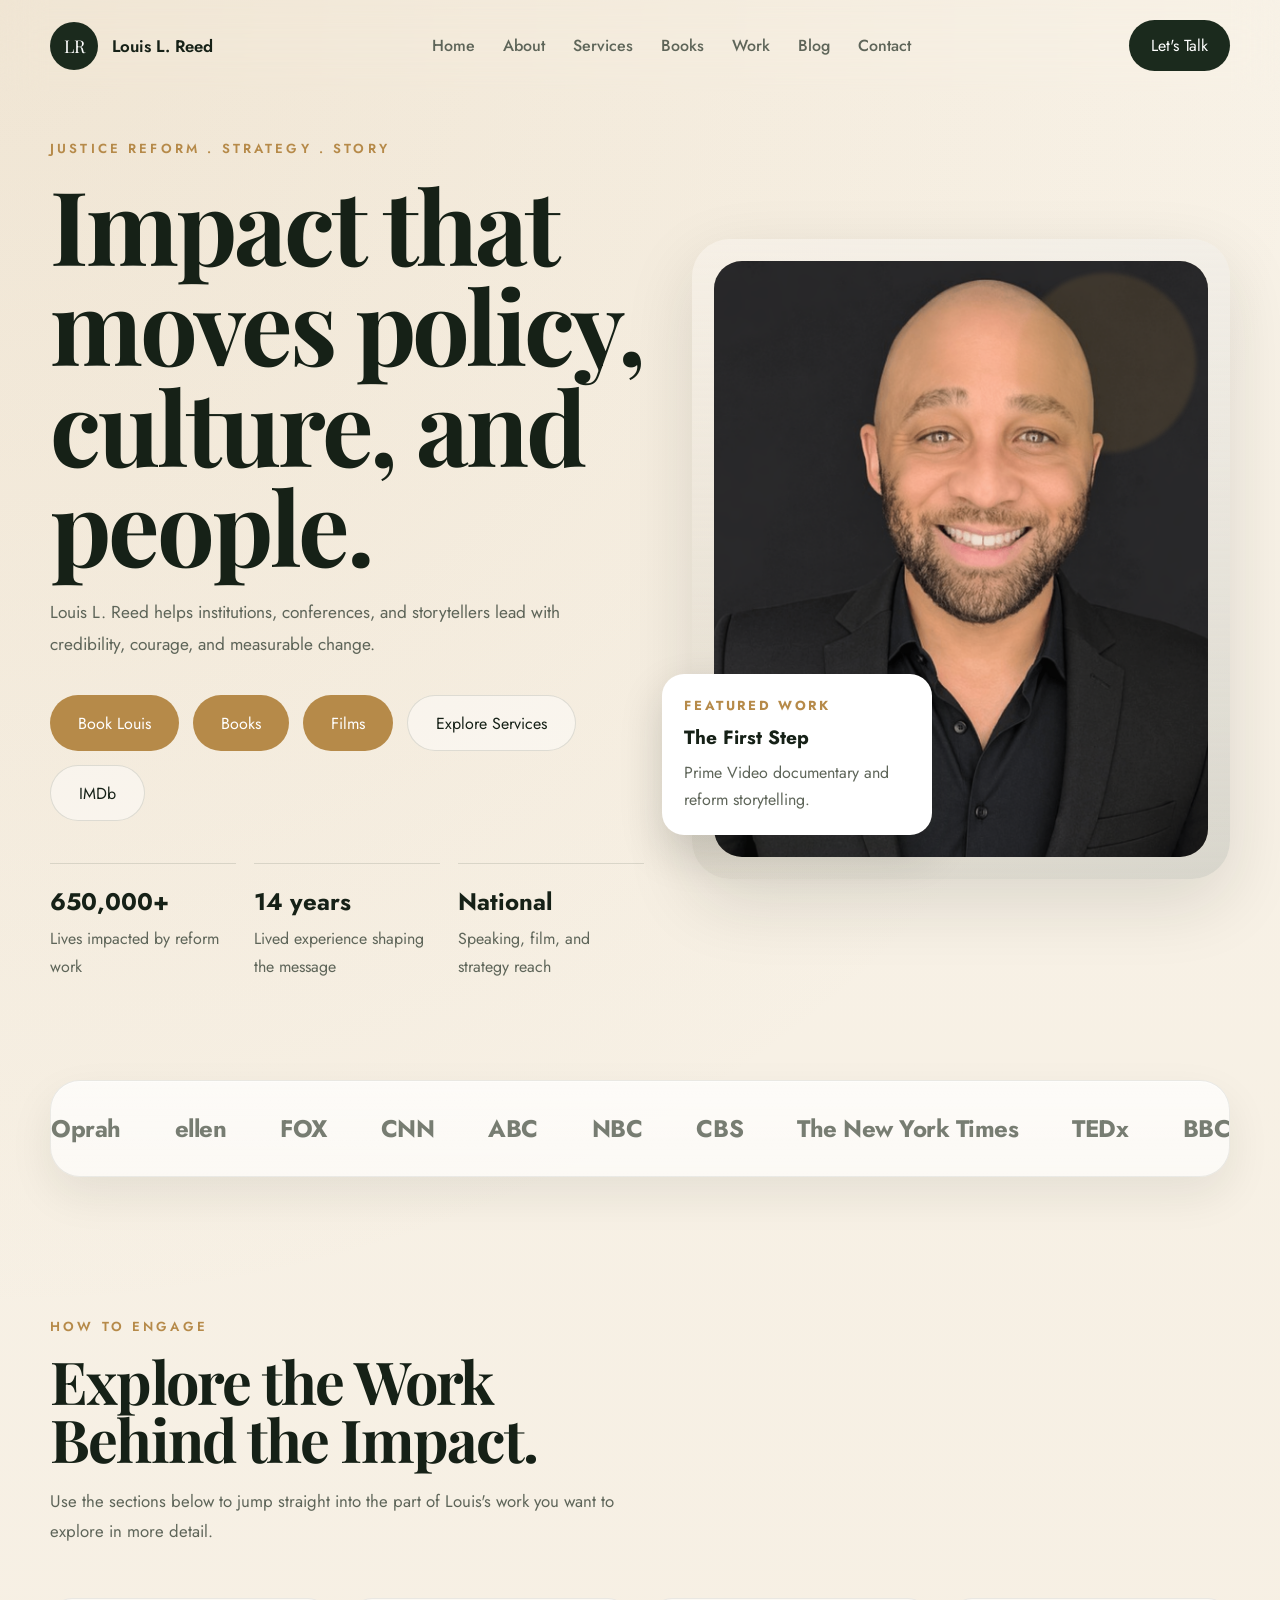
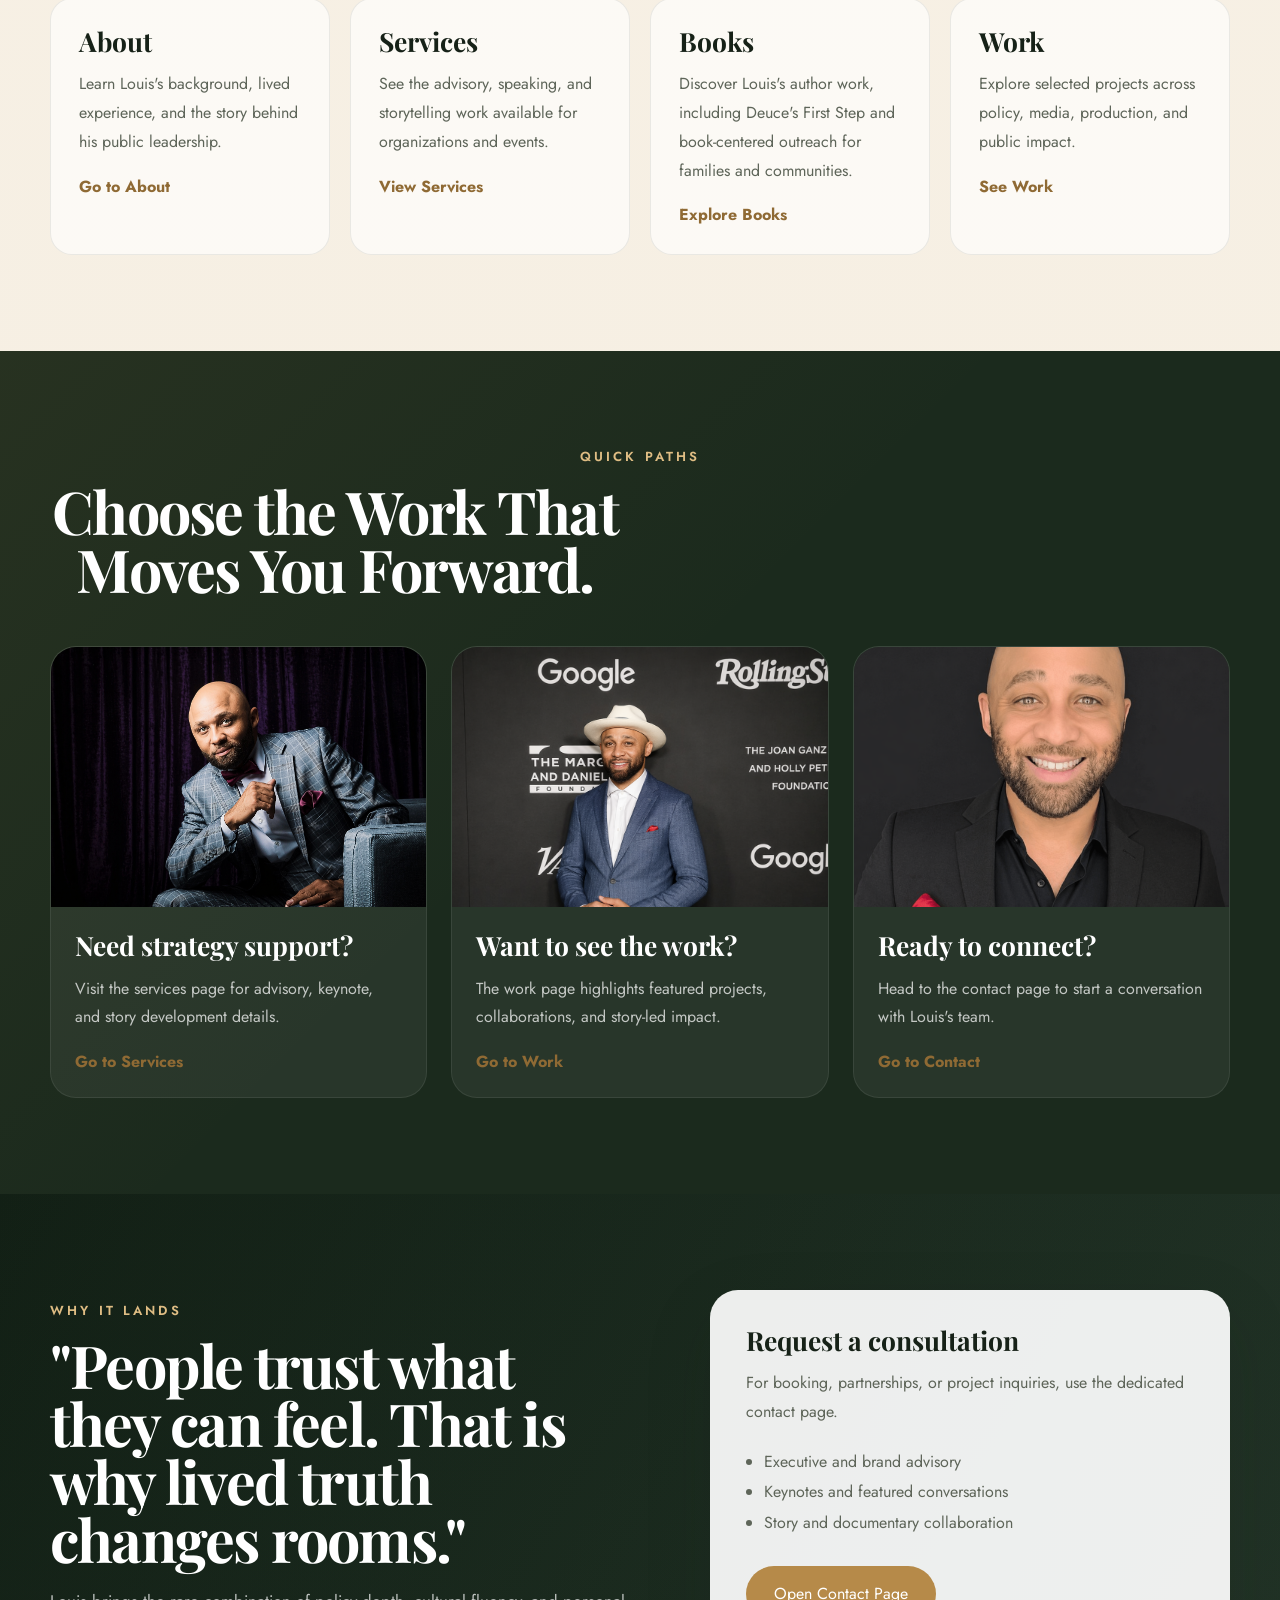
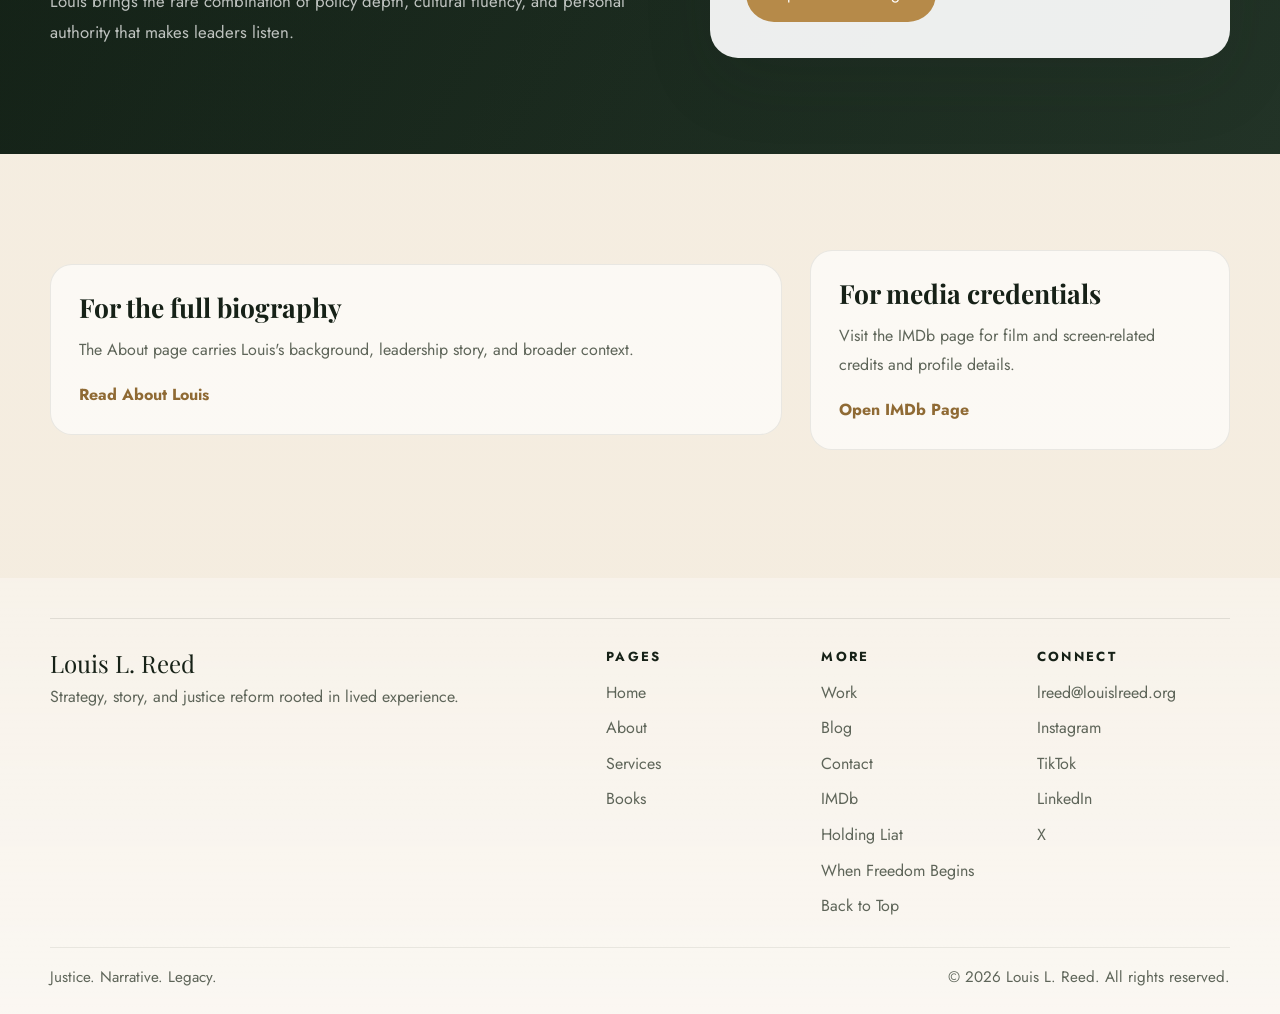
==== commit ff1fffe0: "Match hero button colors" ====
--- a/index.html
+++ b/index.html
@@ -82,8 +82,8 @@
 
             <div class="hero-actions reveal-up delay-3">
               <a href="contact.html" class="button button-primary">Book Louis</a>
-              <a href="books.html" class="button button-featured">Books</a>
-              <a href="films.html" class="button button-featured">Films</a>
+              <a href="books.html" class="button button-primary">Books</a>
+              <a href="films.html" class="button button-primary">Films</a>
               <a href="services.html" class="button button-secondary">Explore Services</a>
               <a href="imdb.html" class="button button-secondary">IMDb</a>
             </div>
--- a/style.css
+++ b/style.css
@@ -380,24 +380,6 @@
   background: var(--brand-deep);
 }
 
-.button-featured {
-  min-height: 62px;
-  padding: 0 34px;
-  background: var(--panel);
-  color: var(--white);
-  font-weight: 700;
-  box-shadow:
-    0 16px 34px rgba(27, 42, 29, 0.22),
-    inset 0 0 0 2px rgba(223, 189, 132, 0.52);
-}
-
-.button-featured:hover {
-  background: var(--panel-soft);
-  box-shadow:
-    0 20px 42px rgba(27, 42, 29, 0.28),
-    inset 0 0 0 2px rgba(223, 189, 132, 0.74);
-}
-
 .button-secondary {
   border: 1px solid var(--line);
   color: var(--ink);
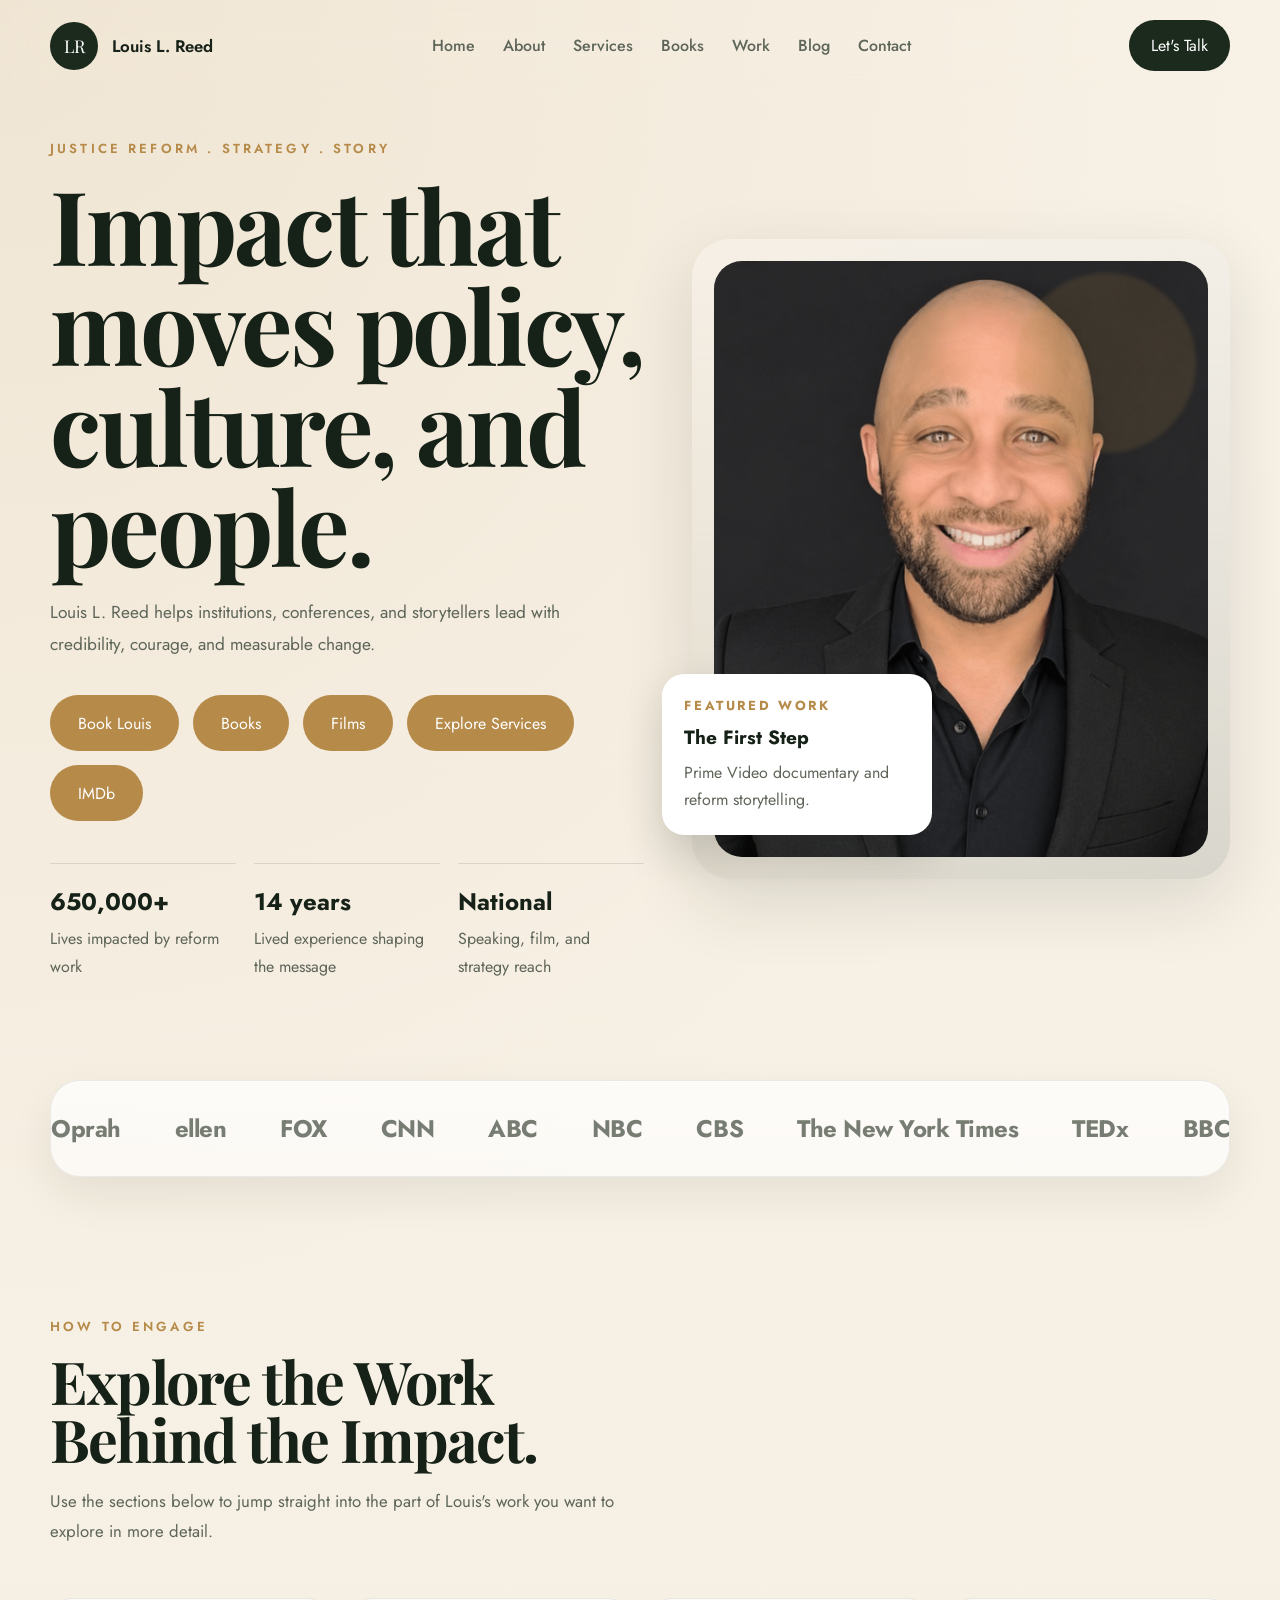
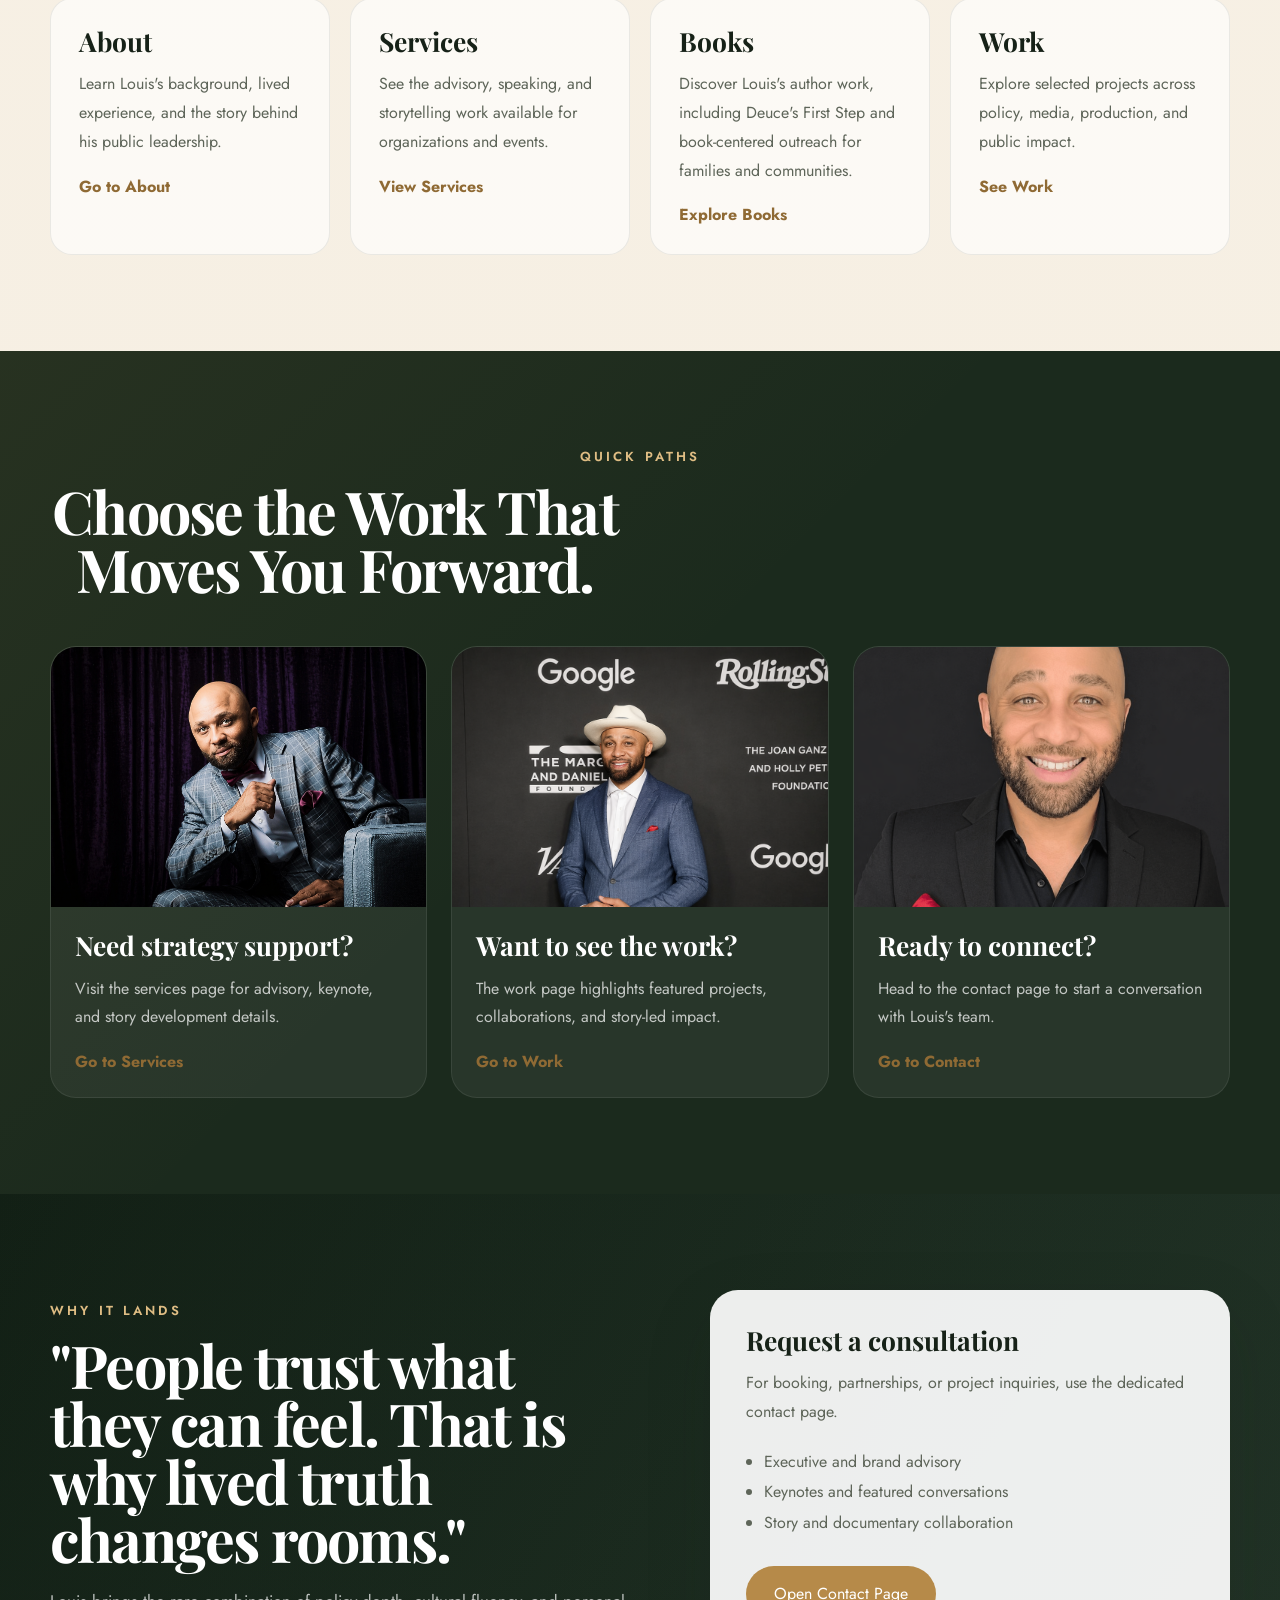
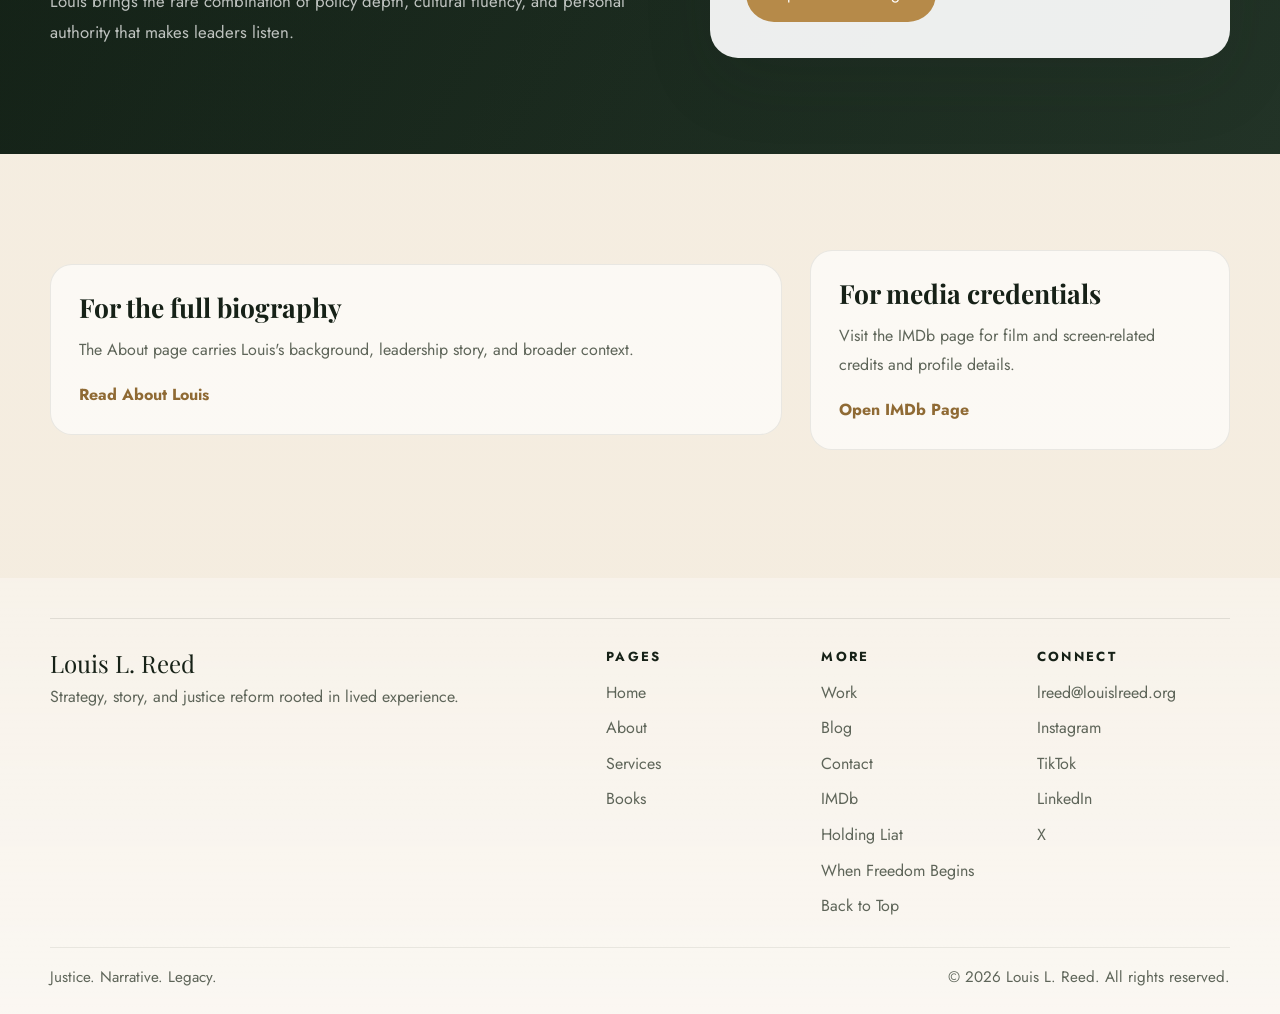
==== commit 5101a86f: "Match all hero button colors" ====
--- a/index.html
+++ b/index.html
@@ -84,8 +84,8 @@
               <a href="contact.html" class="button button-primary">Book Louis</a>
               <a href="books.html" class="button button-primary">Books</a>
               <a href="films.html" class="button button-primary">Films</a>
-              <a href="services.html" class="button button-secondary">Explore Services</a>
-              <a href="imdb.html" class="button button-secondary">IMDb</a>
+              <a href="services.html" class="button button-primary">Explore Services</a>
+              <a href="imdb.html" class="button button-primary">IMDb</a>
             </div>
 
             <div class="hero-stat-row reveal-up delay-4">
